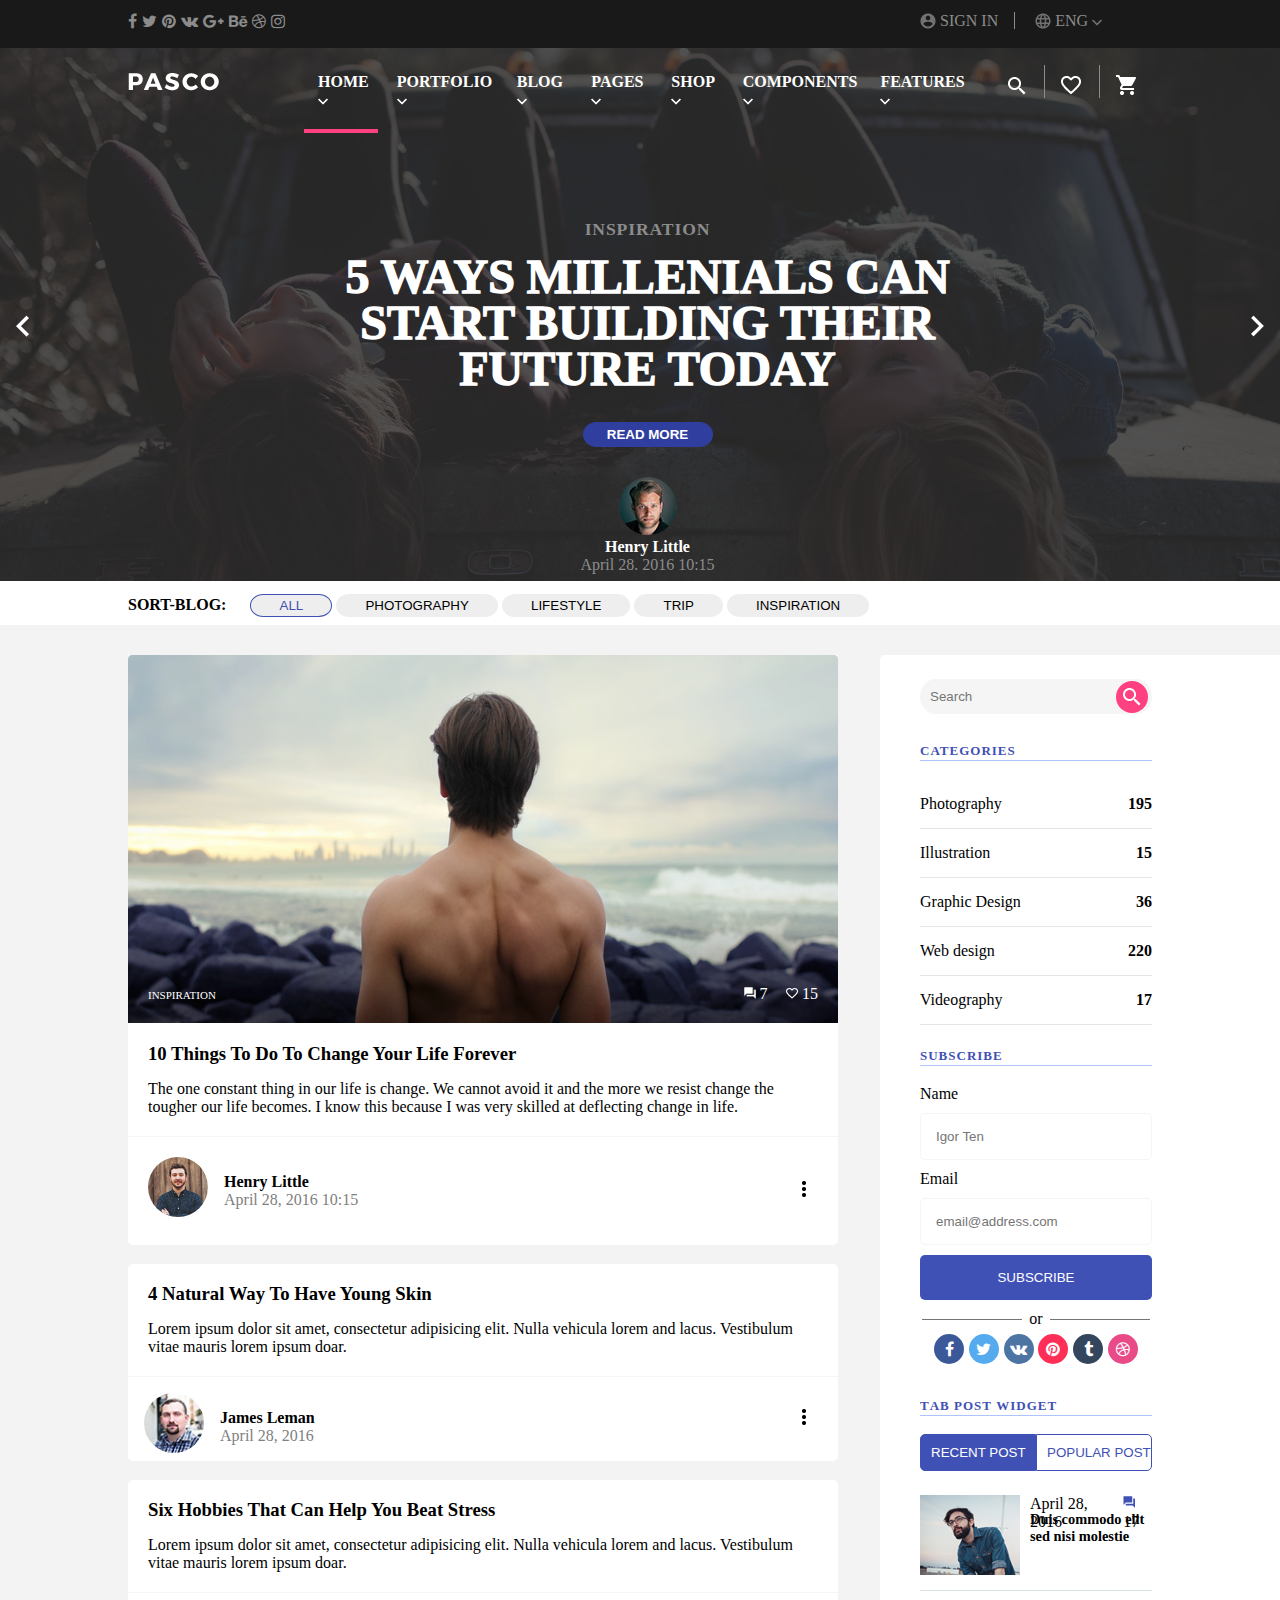
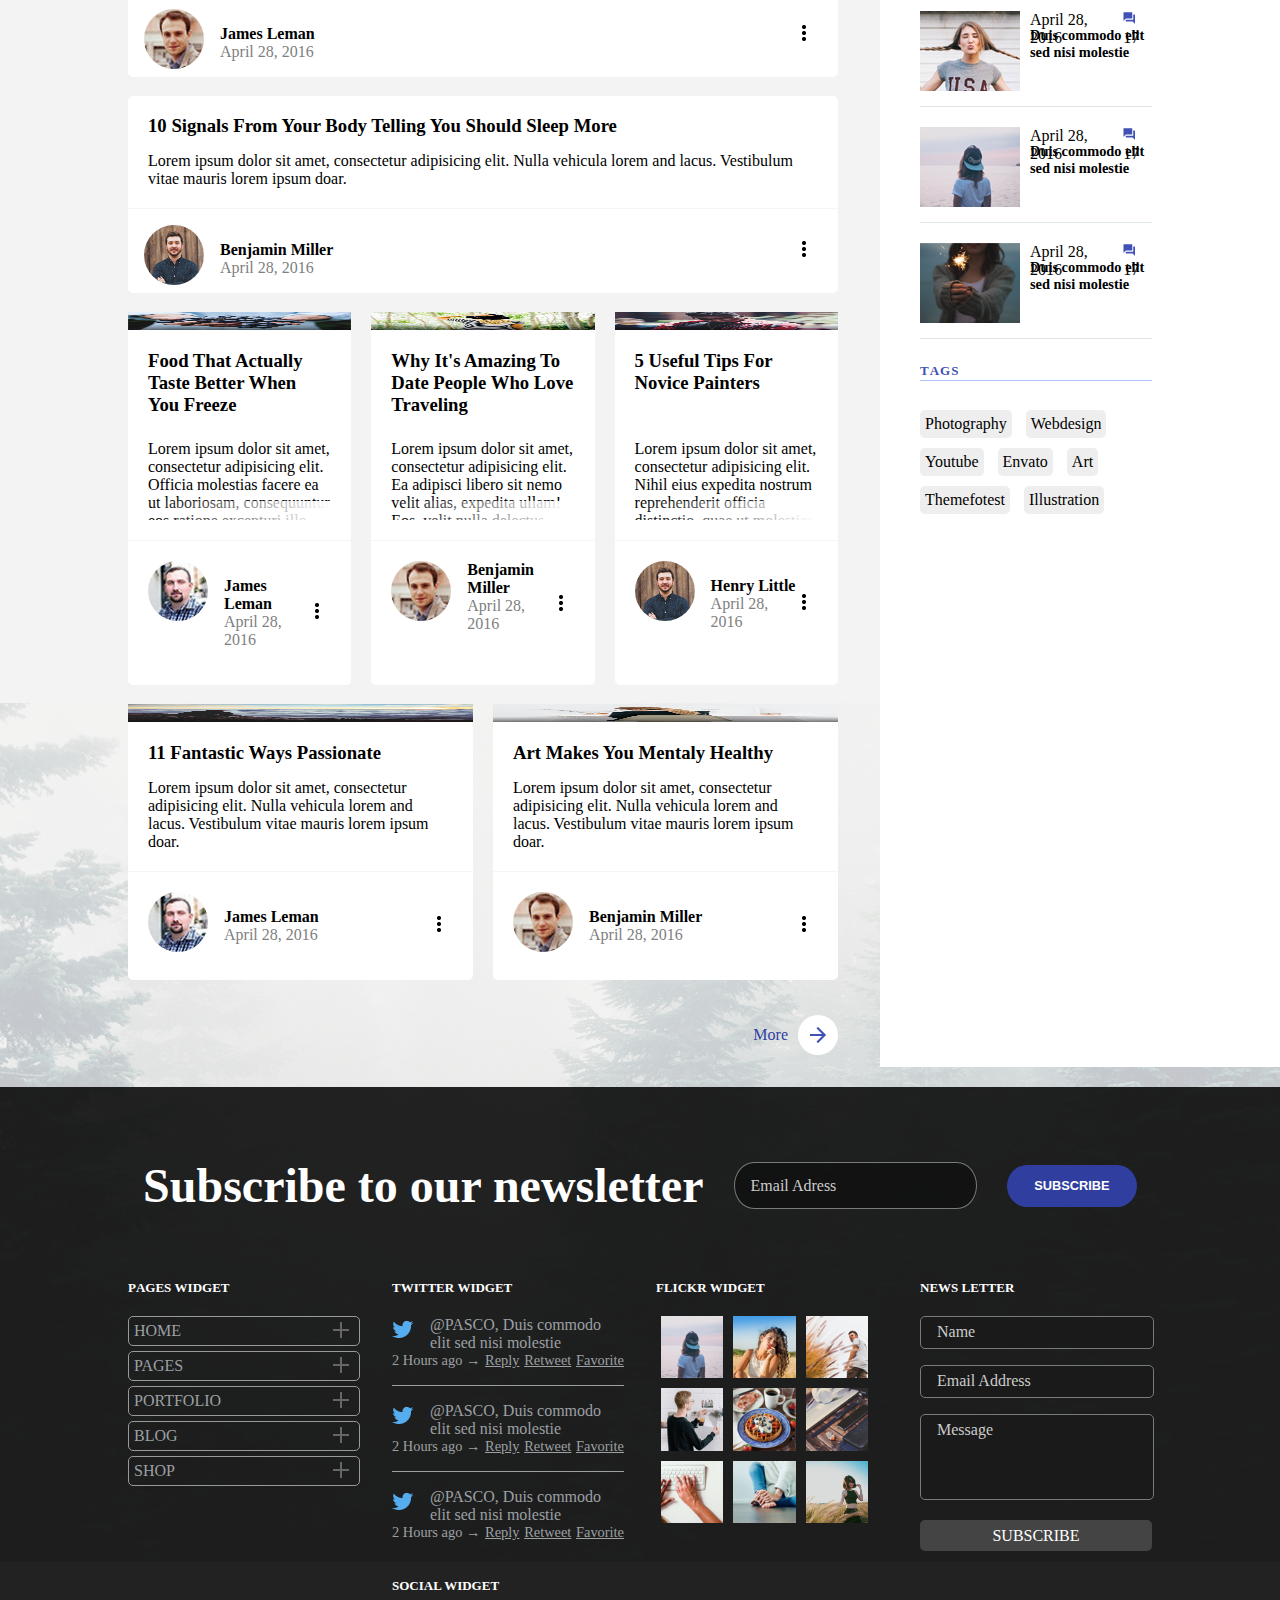
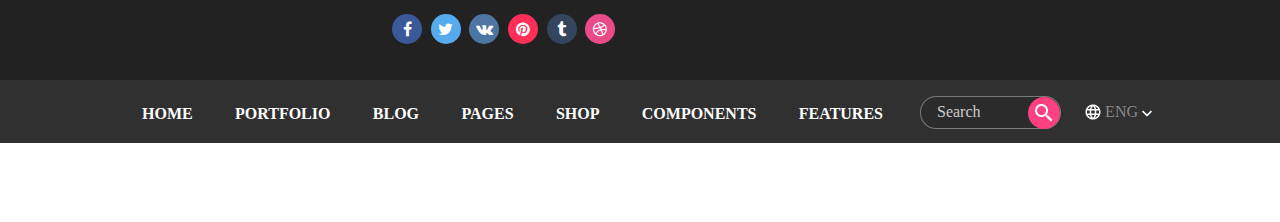
==== index.html @ 8bf34cb5 "080320201" ====
<!DOCTYPE html>
<html>
<head>
	<meta charset="UTF-8">
	<title>Pasco</title>
	<link rel="stylesheet" href="css/style.css">
	<link rel="stylesheet" href="css/font-awesome.min.css">
	<link rel="stylesheet" href="css/media.css">
</head>
<body>
	<!-- Header -->
	<header class="main-header">
		<div class="top-header">
			<div class="top-header-container grid">
				<div class="social-links">
					<a href="#" class="fa fa-facebook"></a><a href="#" class="fa fa-twitter"></a><a href="#" class="fa fa-pinterest"></a><a href="#" class="fa fa-vk"></a><a href="#" class="fa fa-google-plus"></a><a href="#" class="fa fa-behance"></a><a href="#" class="fa fa-dribbble"></a><a href="#" class="fa fa-instagram"></a>
				</div>
				<div class="login-lang">
					<a href="#">
						<img src="img/account_circle.ico" alt="account-icon">
						<span class="login-span move_up right_border">SIGN IN</span>
					</a>
					<span class="lang-block">
						<img src="img/language.ico" alt="lang">
						<span class="move_up">ENG</span>
						<img src="img/arrow_down.ico" alt="arrow_down" class="move_up">
						<ul class="appearable-window">
							<a href="#"><li>ENG</li></a>
							<a href="#"><li>RUS</li></a>
							<a href="#"><li>UKR</li></a>
						</ul>
					</span>
				</div>
			</div>
		</div>
		<div class="bg-div">
			<div class="main-slider_left">
				<a href="#">
					<div class="left-arrow">
						<img src="img/arrow_left.ico" alt="arrow_left">
					</div>
				</a>
			</div>
			
			<div class="main-slider_right">
				<a href="#">
					<div class="right-arrow">
						<img src="img/arrow_right.ico" alt="arrow_right">
					</div>
				</a>
			</div>
			<img src="img/main_bg.jpg" alt="main_bg" class="header-bg-image">

			<div class="middle-header-bg">
			<div class="grid">
				<div class="middle-header">
						<div class="grid">
							<span class="main-logo">
								<a href="index.html">
									<img src="img/logo.png" alt="logo">
								</a>
							</span>
							<ul class="main-menu">
								<li class="main-menu-element HOME selected">HOME <img src="img/arrow_down.ico" alt="arrow_down">
									<ul class="appearable-window">
										<a href="index.html"><li>Main</li></a>
									</ul>
								</li>
								<li class="main-menu-element PORTFOLIO">
									PORTFOLIO <img src="img/arrow_down.ico" alt="arrow_down">
									<ul class="appearable-window">
										<a href="index.html"><li>PORTFOLIO</li></a>
									</ul>
								</li>
								<li class="main-menu-element BLOG">BLOG <img src="img/arrow_down.ico" alt="arrow_down">
									<ul class="appearable-window">
										<a href="#blogs"><li>BLOGS</li></a>
									</ul>
								</li>
								<li class="main-menu-element PAGES">PAGES <img src="img/arrow_down.ico" alt="arrow_down">
									<ul class="appearable-window">
										<a href="index.html"><li>SERVICE</li></a>
										<a href="index.html"><li>FAQ</li></a>
										<a href="index.html"><li>ABOUT</li></a>
									</ul>
								</li>
								<li class="main-menu-element SHOP">SHOP <img src="img/arrow_down.ico" alt="arrow_down">
									<ul class="appearable-window">
										<a href="index.html"><li>SHOP</li></a>
									</ul>
								</li>
								<li class="main-menu-element COMPONENTS">COMPONENTS <img src="img/arrow_down.ico" alt="arrow_down">
									<ul class="appearable-window">
										<a href="index.html"><li>COMPONENTS</li></a>
									</ul>
								</li>
								<li class="main-menu-element FEATURES">FEATURES <img src="img/arrow_down.ico" alt="arrow_down">
									<ul class="appearable-window">
										<a href="index.html"><li>FEATURES</li></a>
									</ul>
								</li>
							</ul>
							<div class="header-icons">
								<span class="right_border middle-header-icon">
									<a href="#">
										<img src="img/search.ico" alt="search">
									</a>
								</span>
								<span class="right_border middle-header-icon">
									<a href="#">
										<img src="img/heart.ico" alt="heart-icon">
									</a>
								</span>
								<span class="middle-header-icon">
									<a href="#">
										<img src="img/shopping_cart.ico" alt="shopping-cart">
									</a>
								</span>
							</div>
						</div>
					</div>
				</div>
				<div class="bottom-header">
						<div class="main-slider_name">
							<div class="main-blog-flex">
								<h2>INSPIRATION</h2>
								<h1>5 WAYS MILLENIALS CAN START BUILDING THEIR FUTURE TODAY</h1>
								<button href="#" class="blue-button radius50">READ MORE</button>
								<span class="blog_author">
									<a href="#" class="author-icon">
										<img src="img/photo_copy.jpg" alt="main_man">
									</a>
									<a href="#">
									<p>Henry Little</p>
									</a>
									<span class="blog_created">April 28. 2016 10:15</span>
									<div class="comments-likes">
										<span class="comments">
											<a href="#">
											<img src="img/forum_comments.ico" alt="comments-icon">
											Comments (28)
											</a>
										</span>
										<span class="likes">
											<a href="#">
											<img src="img/heart.ico" alt="heart-icon">
											Likes (07)
											</a>
										</span>
									</div>
								</span>
							</div>
						</div>
				</div>
			</div>
		</div>
	</header>
	<!-- Main -->
	<main class="main-block">
		<div class="white-bg">
		<a name="blogs"></a>
			<div class="sort-block grid">
				<div class="sorts">
					<span class="bold">
						SORT-BLOG:
					</span>
					<button onclick="changeSelect('.sorts', 'button', 'button:eq(0)')" class="radius50 selected">ALL</button>
					<button onclick="changeSelect('.sorts', 'button', 'button:eq(1)')" class="radius50">PHOTOGRAPHY</button>
					<button onclick="changeSelect('.sorts', 'button', 'button:eq(2)')" class="radius50">LIFESTYLE</button>
					<button onclick="changeSelect('.sorts', 'button', 'button:eq(3)')" class="radius50">TRIP</button>
					<button onclick="changeSelect('.sorts', 'button', 'button:eq(4)')" class="radius50">INSPIRATION</button>
				</div>
			</div>
		</div>
		<!-- Content -->
		<div class="content grid">
			<div class="blogs">


			<div class="right-panel_bg"></div>

				<!-- 1 -->
				<div class="blog">
					<div class="blog-top">
						<img src="img/man_spine.jpg" alt="main_blog_image" class="main-img">
						<span class="tag">inspiration</span>
						<div class="comments-likes">
							<span class='m-r10'>
								<img src="img/forum_comments.ico" alt="comments"> 7
							</span>
							<span>
								 <img src="img/heart.ico" alt="heart"> 15
							</span>
						</div>
					</div>
					<div class="blog-bottom">
						<h3><a href="#">10 Things To Do To Change Your Life Forever</a></h3>
						<p class="description">The one constant thing in our life is change. We cannot avoid it and the more we resist change the tougher our life becomes. I know this because I was very skilled at deflecting change in life.</p>
						<div class="author-menu">
							<a href="#" class="author">
								<div class="author-icon">
									<img class="author-img" src="img/photo2.jpg" alt="author-icon">
								</div>
							</a>
							<span>
								<a href="#">
									<b>Henry Little</b>
									<p class='gray'>April 28, 2016 10:15</p>
								</a>
							</span>
							<div class="move-vert">
								<a href='#'>
									<img src="img/move_vert.ico" alt="move_vert">
								</a>
							</div>
						</div>
					</div>
				</div>
				<!-- 2 -->
				<div class="blog">
					<div class="blog-top">
						<img src="img/woman_in_hat.jpg" alt="main_blog_image" class="main-img">
						<span class="tag">INSPIRATION</span>
						<div class="comments-likes">
							<span class='m-r10'>
								<img src="img/forum_comments.ico" alt="comments"> 7
							</span>
							<span>
								 <img src="img/heart.ico" alt="heart"> 15
							</span>
						</div>
					</div>
					<div class="blog-bottom">
						<h3><a href="#">4 Natural Way To Have Young Skin</a></h3>
						<p class="description">Lorem ipsum dolor sit amet, consectetur adipisicing elit. Nulla vehicula lorem and lacus. Vestibulum vitae mauris lorem ipsum doar.</p>
						<div class="author-menu">
							<a href="#" class="author">
								<div class="author-icon">
									<img class="author-img" src="img/photo5.jpg" alt="author-icon">
								</div>
							</a>
							<span>
								<a href="#">
									<b>James Leman</b>
									<p class='gray'>April 28, 2016</p>
								</a>
							</span>
							<div class="move-vert">
								<a href='#'>
									<img src="img/move_vert.ico" alt="move_vert">
								</a>
							</div>
						</div>
					</div>
				</div>

				<!-- 3 -->
				<div class="blog">
					<div class="blog-top">
						<img src="img/skater.jpg" alt="main_blog_image" class="main-img">
						<span class="tag">inspiration</span>
						<div class="comments-likes">
							<span class='m-r10'>
								<img src="img/forum_comments.ico" alt="comments"> 7
							</span>
							<span>
								 <img src="img/heart.ico" alt="heart"> 15
							</span>
						</div>
					</div>
					<div class="blog-bottom">
						<h3><a href="#">Six Hobbies That Can Help You Beat Stress</a></h3>
						<p class="description">Lorem ipsum dolor sit amet, consectetur adipisicing elit. Nulla vehicula lorem and lacus. Vestibulum vitae mauris lorem ipsum doar.</p>
						<div class="author-menu">
							<a href="#" class="author">
								<div class="author-icon">
									<img class="author-img" src="img/photo4.jpg" alt="author-icon">
								</div>
							</a>
							<span>
								<a href="#">
									<b>James Leman</b>
									<p class='gray'>April 28, 2016</p>
								</a>
							</span>
							<div class="move-vert">
								<a href='#'>
									<img src="img/move_vert.ico" alt="move_vert">
								</a>
							</div>
						</div>
					</div>
				</div>
				<!-- 4 -->
				<div class="blog">
					<div class="blog-top">
						<img src="img/sea.jpg" alt="main_blog_image" class="main-img">
						<span class="tag">inspiration</span>
						<div class="comments-likes">
							<span class='m-r10'>
								<img src="img/forum_comments.ico" alt="comments"> 7
							</span>
							<span>
								 <img src="img/heart.ico" alt="heart"> 15
							</span>
						</div>
					</div>
					<div class="blog-bottom">
						<h3><a href="#">10 Signals From Your Body Telling You Should Sleep More</a></h3>
						<p class="description">Lorem ipsum dolor sit amet, consectetur adipisicing elit. Nulla vehicula lorem and lacus. Vestibulum vitae mauris lorem ipsum doar.</p>
						<div class="author-menu">
							<a href="#" class="author">
								<div class="author-icon">
									<img class="author-img" src="img/photo2.jpg" alt="author-icon">
								</div>
							</a>
							<span>
								<a href="#">
									<b>Benjamin Miller</b>
									<p class='gray'>April 28, 2016</p>
								</a>
							</span>
							<div class="move-vert">
								<a href='#'>
									<img src="img/move_vert.ico" alt="move_vert">
								</a>
							</div>
						</div>
					</div>
				</div>
				<!-- 5 -->
				<div class="blog">
					<div class="blog-top">
						<img src="img/healthy_food.jpg" alt="main_blog_image" class="main-img">
						<span class="tag">inspiration</span>
						<div class="comments-likes">
							<span class='m-r10'>
								<img src="img/forum_comments.ico" alt="comments"> 7
							</span>
							<span>
								 <img src="img/heart.ico" alt="heart"> 15
							</span>
						</div>
					</div>
					<div class="blog-bottom">
						<h3><a href="#">Food That Actually Taste Better When You Freeze</a></h3>
						<p class="description">Lorem ipsum dolor sit amet, consectetur adipisicing elit. Officia molestias facere ea ut laboriosam, consequuntur eos ratione excepturi illo tenetur! Deserunt laboriosam dignissimos ratione voluptatibus facilis excepturi quo, est rem.</p>
						<div class="author-menu">
							<a href="#" class="author">
								<div class="author-icon">
									<img class="author-img" src="img/photo5.jpg" alt="author-icon">
								</div>
							</a>
							<span>
								<a href="#">
									<b>James Leman</b>
									<p class='gray'>April 28, 2016</p>
								</a>
							</span>
							<div class="move-vert">
								<a href='#'>
									<img src="img/move_vert.ico" alt="move_vert">
								</a>
							</div>
						</div>
					</div>
				</div>
				<!-- 6 -->
				<div class="blog">
					<div class="blog-top">
						<img src="img/woman_in_forest.jpg" alt="main_blog_image" class="main-img">
						<span class="tag">trip</span>
						<div class="comments-likes">
							<span class='m-r10'>
								<img src="img/forum_comments.ico" alt="comments"> 7
							</span>
							<span>
								 <img src="img/heart.ico" alt="heart"> 15
							</span>
						</div>
					</div>
					<div class="blog-bottom">
						<h3><a href="#">Why It's Amazing To Date People Who Love Traveling</a></h3>
						<p class="description">Lorem ipsum dolor sit amet, consectetur adipisicing elit. Ea adipisci libero sit nemo velit alias, expedita ullam! Eos, velit nulla delectus voluptate odit mollitia, aliquid maxime reiciendis, vel unde alias.</p>
						<div class="author-menu">
							<a href="#" class="author">
								<div class="author-icon">
									<img class="author-img" src="img/photo4.jpg" alt="author-icon">
								</div>
							</a>
							<span class='p-t0'>
								<a href="#">
									<b>Benjamin Miller</b>
									<p class='gray'>April 28, 2016</p>
								</a>
							</span>
							<div class="move-vert">
								<a href='#'>
									<img src="img/move_vert.ico" alt="move_vert">
								</a>
							</div>
						</div>
					</div>
				</div>
				<!-- 7 -->
				<div class="blog">
					<div class="blog-top">
						<img src="img/man_in_glasses.jpg" alt="main_blog_image" class="main-img">
						<span class="tag">lifestyle</span>
						<div class="comments-likes">
							<span class='m-r10'>
								<img src="img/forum_comments.ico" alt="comments"> 7
							</span>
							<span>
								 <img src="img/heart.ico" alt="heart"> 15
							</span>
						</div>
					</div>
					<div class="blog-bottom">
						<h3><a href="#">5 Useful Tips For Novice Painters</a></h3>
						<p class="description">Lorem ipsum dolor sit amet, consectetur adipisicing elit. Nihil eius expedita nostrum reprehenderit officia distinctio, quae ut molestias eaque doloremque harum repellendus ratione rem. Quo vel vitae quibusdam sed minima.</p>
						<div class="author-menu">
							<a href="#" class="author">
								<div class="author-icon">
									<img class="author-img" src="img/photo2.jpg" alt="author-icon">
								</div>
							</a>
							<span>
								<a href="#">
									<b>Henry Little</b>
									<p class='gray'>April 28, 2016</p>
								</a>
							</span>
							<div class="move-vert">
								<a href='#'>
									<img src="img/move_vert.ico" alt="move_vert">
								</a>
							</div>
						</div>
					</div>
				</div>
				<!-- 8 -->
				<div class="blog">
					<div class="blog-top">
						<img src="img/man_looking_clouds.jpg" alt="main_blog_image" class="main-img">
						<span class="tag">lifestyle</span>
						<div class="comments-likes">
							<span class='m-r10'>
								<img src="img/forum_comments.ico" alt="comments"> 7
							</span>
							<span>
								 <img src="img/heart.ico" alt="heart"> 15
							</span>
						</div>
					</div>
					<div class="blog-bottom">
						<h3><a href="#">11 Fantastic Ways Passionate</a></h3>
						<p class="description">Lorem ipsum dolor sit amet, consectetur adipisicing elit. Nulla vehicula lorem and lacus. Vestibulum vitae mauris lorem ipsum doar.</p>
						<div class="author-menu">
							<a href="#" class="author">
								<div class="author-icon">
									<img class="author-img" src="img/photo5.jpg" alt="author-icon">
								</div>
							</a>
							<span>
								<a href="#">
									<b>James Leman</b>
									<p class='gray'>April 28, 2016</p>
								</a>
							</span>
							<div class="move-vert">
								<a href='#'>
									<img src="img/move_vert.ico" alt="move_vert">
								</a>
							</div>
						</div>
					</div>
				</div>
				<!-- 9 -->
				<div class="blog">
					<div class="blog-top">
						<img src="img/woman_writing.jpg" alt="main_blog_image" class="main-img">
						<span class="tag">inspiration</span>
						<div class="comments-likes">
							<span class='m-r10'>
								<img src="img/forum_comments.ico" alt="comments"> 7
							</span>
							<span>
								 <img src="img/heart.ico" alt="heart"> 15
							</span>
						</div>
					</div>
					<div class="blog-bottom">
						<h3><a href="#">Art Makes You Mentaly Healthy</a></h3>
						<p class="description">Lorem ipsum dolor sit amet, consectetur adipisicing elit. Nulla vehicula lorem and lacus. Vestibulum vitae mauris lorem ipsum doar.</p>
						<div class="author-menu">
							<a href="#" class="author">
								<div class="author-icon">
									<img class="author-img" src="img/photo4.jpg" alt="author-icon">
								</div>
							</a>
							<span>
								<a href="#">
									<b>Benjamin Miller</b>
									<p class='gray'>April 28, 2016</p>
								</a>
							</span>
							<div class="move-vert">
								<a href='#'>
									<img src="img/move_vert.ico" alt="move_vert">
								</a>
							</div>
						</div>
					</div>
				</div>
			</div>







			<!-- Right Panel -->
			<div class="right-panel">
				<div class="right-panel_block">
					<form class="search">
						<input type="text" name="search"  placeholder="Search">
						<a class="search-button" onclick="#">
							<img src="img/search.ico" alt="search-icon">
						</a>
					</form>
				</div>
				<div class="right-panel_block categories">
					<h3>Categories</h3>
					<ul class="p0">
						<li><span class="left">Photography</span><span class='right'>195</span></li>
						<li><span class="left">Illustration</span><span class="right">15</span></li>
						<li><span class="left">Graphic Design</span><span class="right">36</span></li>
						<li><span class="left">Web design</span><span class="right">220</span></li>
						<li><span class="left">Videography</span><span class="right">17</span></li>
					</ul>
				</div>
				<div class="right-panel_block">
					<h3>Subscribe</h3>
					<form class="subscribe">
						<label>
							<p>Name</p>
							<input type="text" placeholder="Igor Ten">
						</label>
						<label>
							<p>Email</p>
							<input type="text" placeholder="email@address.com">
						</label>
						<input class="button-subscribe" type="submit" value="SUBSCRIBE">
						<fieldset class="social-subcribe">
							<legend align="center">or</legend>
							<a href="#" class="fa fa-facebook"></a>
							<a href="#" class="fa fa-twitter"></a>
							<a href="#" class="fa fa-vk"></a>
							<a href="#" class="fa fa-pinterest"></a>
							<a href="#" class="fa fa-tumblr"></a>
							<a href="#" class="fa fa-dribbble"></a>
						</fieldset>
					</form>
				</div>
				<div class="right-panel_block">
					<h3>Tab post widget</h3>
					<div class="inputs">
						<input onclick="changeSelect('.right-panel_block', '.widget_button', ':nth-child(1)')" type="button" value="RECENT POST" class="widget_button selected"/>
						<input onclick="changeSelect('.right-panel_block', '.widget_button', ':nth-child(2)')" type="button" value="POPULAR POST" class="widget_button"/>
					</div>
					<div class="widget-blogs">
						<a class="widget-blog">
							<div class="image-container img-1">
								<img src="img/man_looking.jpg" alt="blog-image">
							</div>
							<div class="blog-description">
								<span>April 28, 2016 <span><img src="img/comments-blue.ico" alt="comments">17</span></span>
								<div class="blog-name">
									Duis commodo elit sed nisi molestie
								</div>
							</div>
						</a>
						<a class="widget-blog">
							<div class="image-container img-2">
								<img src="img/woman_tongue.jpg" alt="blog-image">
							</div>
							<div class="blog-description">
								<span>April 28, 2016 <span><img src="img/comments-blue.ico" alt="comments">17</span></span>
								<div class="blog-name">
									Duis commodo elit sed nisi molestie
								</div>
							</div>
						</a>
						<a class="widget-blog">
							<div class="image-container img-3">
								<img src="img/woman_looking_sea.jpg" alt="blog-image">
							</div>
							<div class="blog-description">
								<span>April 28, 2016 <span><img src="img/comments-blue.ico" alt="comments">17</span></span>
								<div class="blog-name">
									Duis commodo elit sed nisi molestie
								</div>
							</div>
						</a>
						<a class="widget-blog">
							<div class="image-container img-4">
								<img src="img/firework.jpg" alt="blog-image">
							</div>
							<div class="blog-description">
								<span>April 28, 2016 <span><img src="img/comments-blue.ico" alt="comments">17</span></span>
								<div class="blog-name">
									Duis commodo elit sed nisi molestie
								</div>
							</div>
						</a>
					</div>
				</div>
				<div class="right-panel_block">
					<h3>Tags</h3>
					<div class="tags">
						<a href="#">Photography</a>
						<a href="#">Webdesign</a>
						<a href="#">Youtube</a>
						<a href="#">Envato</a>
						<a href="#">Art</a>
						<a href="#">Themefotest</a>
						<a href="#">Illustration</a>
					</div>
				</div>
			</div>
			<div class="more-container">
				<div class="more">More
					<div class="image"><img src="img/arrow_forward.ico" alt="more-img"></div>
				</div>
			</div>
		</div>
	</main>
	<!-- Footer -->
	<footer class="main-footer">
		<img class="footer-bg" src="img/forest.jpg" alt="footer-bg">
		<div class="photos">
			<img src="img/man_evening.jpg" alt="photo1">
			<img src="img/man_on_mountain.jpg" alt="photo2">
			<img src="img/woman_book.jpg" alt="photo3">
			<img src="img/flower_notebook.jpg" alt="photo4">
			<img src="img/woman_boat.jpg" alt="photo5">
			<img src="img/building.jpg" alt="photo6">
			<img src="img/woman_wheat.jpg" alt="photo7">
			<img src="img/flowers.jpg" alt="photo8">
		</div>
		<div class="grid">
			<form class='subscribe-field'>
				<span>Subscribe to our newsletter</span>
				<input type="text" class='mail radius50' placeholder="Email Adress">
				<input type="submit" class="blue-button radius50" value="SUBSCRIBE">
			</form>
			<div class="widget pages">
				<span>Pages widget</span>
				<ul class="menu">
					<li name="0">
						<div class='padding'>
							HOME 
							<svg width="16" height="16">
								<line x1="0" y1="8" x2="16" y2="8" stroke="#666" stroke-width="2"></line>
								<line x1="8" y1="0" x2="8" y2="16" stroke="#666" stroke-width="2"></line>
							</svg>
						</div>
						<ul class="inner_menu">
							<a href="#"><li>menu1</li></a>
							<a href="#"><li>menu2</li></a>
						</ul>
					</li>
					<li name="1">
						<div class='padding'>
							PAGES
						 	<svg width="16" height="16">
								<line x1="0" y1="8" x2="16" y2="8" stroke="#666" stroke-width="2"></line>
								<line x1="8" y1="0" x2="8" y2="16" stroke="#666" stroke-width="2"></line>
							</svg>
						</div>
						<ul class="inner_menu">
							<a href="#"><li>Service</li></a>
							<a href="#"><li>FAQ</li></a>
							<a href="#"><li>About</li></a>
						</ul>
					</li>
					<li name="2">
						<div class='padding'>
							PORTFOLIO 
							<svg width="16" height="16">
								<line x1="0" y1="8" x2="16" y2="8" stroke="#666" stroke-width="2"></line>
								<line x1="8" y1="0" x2="8" y2="16" stroke="#666" stroke-width="2"></line>
							</svg>
						</div>
						<ul class="inner_menu">
							<a href="#"><li>menu1</li></a>
							<a href="#"><li>menu2</li></a>
						</ul>
					</li>
					<li name="3">
						<div class='padding'>
							BLOG 
							<svg width="16" height="16">
								<line x1="0" y1="8" x2="16" y2="8" stroke="#666" stroke-width="2"></line>
								<line x1="8" y1="0" x2="8" y2="16" stroke="#666" stroke-width="2"></line>
							</svg>
						</div>
						<ul class="inner_menu">
							<a href="#blogs"><li>BLOGS</li></a>
						</ul>
					</li>
					<li name="4">
						<div class='padding'>
							SHOP 
						<svg width="16" height="16">
							<line x1="0" y1="8" x2="16" y2="8" stroke="#666" stroke-width="2"></line>
							<line x1="8" y1="0" x2="8" y2="16" stroke="#666" stroke-width="2"></line>
						</svg>
						</div>
						<ul class="inner_menu">
							<a href="#"><li>menu1</li></a>
							<a href="#"><li>menu2</li></a>
						</ul>
					</li>
				</ul>
			</div>
			<div class="widget twitter">
				<span>twitter widget</span>
				<ul class="p0">
					<li>
						<div class="twitter-icon"><img src="img/twitter.ico" alt="twitter">
						</div>
						<div class="twitter-message"> @PASCO, Duis commodo elit sed nisi molestie
						</div>
						<div class="options">
							<p>2 Hours ago → </p><a href="#">Reply</a>
							<a href="#">Retweet</a>
							<a href="#">Favorite</a>
						</div>
					</li>
					<li>
						<div class="twitter-icon"><img src="img/twitter.ico" alt="twitter">
						</div>
						<div class="twitter-message"> @PASCO, Duis commodo elit sed nisi molestie
						</div>
						<div class="options">
							<p>2 Hours ago → </p><a href="#">Reply</a>
							<a href="#">Retweet</a>
							<a href="#">Favorite</a>
						</div>
					</li>
					<li>
						<div class="twitter-icon"><img src="img/twitter.ico" alt="twitter">
						</div>
						<div class="twitter-message"> @PASCO, Duis commodo elit sed nisi molestie
						</div>
						<div class="options">
							<p>2 Hours ago → </p><a href="#">Reply</a>
							<a href="#">Retweet</a>
							<a href="#">Favorite</a>
						</div>
					</li>
				</ul>
				<div class="widget social-subcribe">
					<span>SOCIAL WIDGET</span>
					<a href="#" class="fa fa-facebook"></a>
					<a href="#" class="fa fa-twitter"></a>
					<a href="#" class="fa fa-vk"></a>
					<a href="#" class="fa fa-pinterest"></a>
					<a href="#" class="fa fa-tumblr"></a>
					<a href="#" class="fa fa-dribbble"></a>
				</div>
			</div>
			<div class="widget flickr">
				<span>flickr widget</span>
				<div class="flickr-photos">
					<a href="#" class="img-container">
						<img src="img/woman_looking_sea.jpg" alt="flickrimg1">
					</a>
					<a href="#" class="img-container">
						<img src="img/woman_looking.jpg" alt="flickrimg2">
					</a>
					<a href="#" class="img-container">
						<img src="img/man_bread.jpg" alt="flickrimg3">
					</a>
					<a href="#" class="img-container">
						<img src="img/man_pictrs_on_wall.jpg" alt="flickrimg4">
					</a>
					<a href="#" class="img-container">
						<img src="img/pancakes.jpg" alt="flickrimg5">
					</a>
					<a href="#" class="img-container">
						<img src="img/tech.jpg" alt="flickrimg6">
					</a>
					<a href="#" class="img-container">
						<img src="img/keyboard.jpg" alt="flickrimg7">
					</a>
					<a href="#" class="img-container">
						<img src="img/legs.jpg" alt="flickrimg8">
					</a>
					<a href="#" class="img-container">
						<img src="img/woman_wheat.jpg" alt="flickrimg9">
					</a>
				</div>
			</div>
			<div class="widget news">
				<span>news letter</span>
				<form>
					<input type="name" placeholder="Name">
					<input type="mail" placeholder="Email Address">
					<textarea type="text" placeholder="Message" class="msgInput" rows='4'></textarea>
					<input type="submit" value=SUBSCRIBE class="submInput">
				</form>
			</div>
		</div>
		<div class="bottom-footer">
			<div class="grid">
				<ul class='main-menu'>
					<li class="main-menu-element"><a href="#">HOME</a></li>
					<li class="main-menu-element"><a href="#">PORTFOLIO</a></li>
					<li class="main-menu-element"><a href="#">BLOG</a></li>
					<li class="main-menu-element"><a href="#">PAGES</a></li>
					<li class="main-menu-element"><a href="#">SHOP</a></li>
					<li class="main-menu-element"><a href="#">COMPONENTS</a></li>
					<li class="main-menu-element"><a href="#">FEATURES</a></li>
				</ul>
				<div class="search-container">
					<form class="search">
						<input type="text" name="search"  placeholder="Search">
						<a class="search-button" onclick="#">
							<img src="img/search.ico" alt="search-icon">
						</a>
					</form>
				</div>
				<span class="lang-block">
					<img src="img/language.ico" alt="lang">
					<span class="move_up">ENG</span>
					<img src="img/arrow_down.ico" alt="arrow_down" class="move_up">
					<ul class="appearable-window">
						<a href="#"><li>ENG</li></a>
						<a href="#"><li>RUS</li></a>
						<a href="#"><li>UKR</li></a>
					</ul>
				</span>
			</div>
		</div>
	</footer>
	<script src="js/jquery-3.1.1.min.js"></script>
	<script src="js/script.js"></script>
</body>
</html>
---- css/style.css ----
*{
	transition: 0.3s;
}
body{
	margin: 0;
	font-family: calibri;
}
.grid{
	width: 75vw;
	margin: auto;
	display: grid;
	grid-template-columns: repeat(12, 1fr);
	grid-column-gap: 2em;
}
a{
	text-decoration: none;
	color: inherit;
	cursor: pointer;
}
.bold{
	font-weight: bold;
}
.radius50{
	border-radius: 1em/50%;
}
.gray{
	color: gray;
}
.p0{
	padding: 0;
}
.m-r10{
	margin-right: 0.9em;
}
.m-r0{
	margin-right: 0 !important;
}
.p-t0{
	padding-top: 0 !important;
}
/*  header-block ---------------------------------- */
.top-header{
	height: 1.4em;
	padding-top: 0.8em;
	padding-bottom: 0.8em;
	background-color: #191919;
	color: #8C8C8C;
	font-family: calibri;
}
.top-header img{
	opacity: 0.38;
}
.top-header .social-links{
	grid-column: 1/6;
}
.social-links a{
	margin-right: 5px;
}
.login-lang{
	grid-column: 10/13;
	user-select: none;
	position: relative;
}
.login-span{
	padding-right: 1em;
	margin-right: 1em;
}
.right_border{
	border-right: 1px solid #8C8C8C;
	margin-right: 1em;
}
.move_up{
	position: relative;
	bottom: 3px;
}
.appearable-window{
	z-index: 1;
	position: absolute;
	top: 0;
	left: 50%;
	padding-left: 0;
	background-color: rgba(120, 120, 120, 0.9);
}
.appearable-window li{
	background-color: rgba(40, 40, 40, 0.5);
	margin-bottom: 2px;
	list-style: none;
	padding: 4px;
	color: #fff;
}
.appearable-window li:hover{
	background-color: rgba(140, 140, 140, 0.5);
}
.lang-block .appearable-window{
	display: none;
}
.lang-block:hover .appearable-window{
	display: block;
}
.bg-div{
	position: relative;
}
.bg-div .header-bg-image{
	width: 100%;
	pointer-events: none;
}
.bg-div::before{
	content: '';
	position: absolute;
	top: 0;
	bottom: 4px;
	left: 0;
	right: 0;
	background-color: rgba(40, 40, 40, 0.8);
	pointer-events: none;
}
.main-slider_left, .main-slider_right{
	position: absolute;
	width: 10vw;
	height: calc(100% - 4px);
	z-index: 1;
}
.left-arrow, .right-arrow{
	height: 100%;
	width: 100%;
}
.main-slider_left{
	left: 0;
}
.main-slider_right{
	right: 0;
}
.left-arrow, .right-arrow{
	position: relative;
}
.bg-div .left-arrow img{
	left: 1em;
}
.bg-div .right-arrow img{
	right: 1em;
}
.bg-div .main-slider_left:hover,.bg-div .main-slider_right:hover{
	background-color: rgba(140, 140, 140, 0.8);
}
.bg-div .left-arrow img, .bg-div .right-arrow img{
	position: absolute;
	top: 50%;
}
.middle-header-bg{
	position: absolute;
	top: 0;
	width: 100%;
}
.middle-header{
	height: 3em;
	position: absolute;
	top: 0;
	color: #fff;
	font-family: calibri;
}
.main-logo{
	grid-column: 1/3;
	margin-top: 25px;
}
.main-menu{
	grid-column: 3/11;
	display: -webkit-flex;
	display: -moz-flex;
	display: -ms-flex;
	display: -o-flex;
	display: flex;
	justify-content: space-between;
	padding-left: 0;
	margin: 0;
}
.main-menu-element{
	float: left;
	margin-right: 5px;
	list-style: none;
	font-weight: bold;
	padding: 25px 0 20px 14px;
	position: relative;
	cursor: default;
	user-select: none;
}
.main-menu li.selected{
	border-bottom: 4px solid #FF4081;
}
.middle-header .main-menu-element .appearable-window{
	display: none;
	top: 4em;
	left: 0;
}
.middle-header .main-menu-element .appearable-window li{
	padding: 5px;
}
.middle-header .main-menu-element:hover .appearable-window{
	display: block;
}
.header-icons{
	grid-column: 11/13;
	padding-top: 27px;
}
.middle-header-icon{
	padding-right: 14px;
	padding-top: 1em;

}
.bottom-header{
	position: absolute;
	top: 70px;
	left: 0;
	height: calc(100% - 70px);
	width: 100%;
	display: grid;
	grid-template-columns: 15vw 1fr 15vw;
	color: #8C8C8C;
}
.main-slider_name{
	height: 100%;
	padding-left: 15px;
	grid-column: 2/3;
}
.main-blog-flex{
	display: -webkit-flex;
	display: -moz-flex;
	display: -ms-flex;
	display: -o-flex;
	display: flex;
	flex-direction: column;
	height: 100%;
}
.main-blog-flex h2{
	margin-top: 15%;
	text-align: center;
	font-size: 1.1em;
	font-weight: 700;
	letter-spacing: 0.05em;
}
.main-blog-flex h1{
	color: #fff;
	font-size: 3em;
	font-weight: 1000;
	text-align: center;
	width: 75%;
	margin: 0 auto;
	line-height: 95%;
}
.blue-button{
	background-color: #303F9F;
	border: none;
	width: 130px;
	padding: 5px;
	color: #fff;
	margin: 3% auto;
	cursor: pointer;
	font-weight: 600;
}
.main-slider_name .blog_author{
	display: -webkit-flex;
	display: -moz-flex;
	display: -ms-flex;
	display: -o-flex;
	display: flex;
	justify-content: center;
	flex-flow: column;
}
.author-icon{
	overflow: hidden;
	border-radius: 50%;
	display: inline-block;
	height: 60px;
}
.author-icon .author-img{
	height: 100%;
}
.main-slider_name .blog_author p{
	color: #fff;
	margin: 1% auto 1% auto;
	font-weight: bold;
}
.main-slider_name .blog_author *{
	margin: auto;
}
.main-slider_name .blog_author .comments{
	margin-right: 25px;
}
.main-slider_name .blog_author .author-icon img{
	border-radius: 50%;
}
.main-slider_name .blog_author .comments-likes{
	margin-top: 1%;
}
.main-slider_name .blog_author .comments-likes img{
	height: calc(1em - 5px);
}
/*  content-block ---------------------- */

main{
	position: relative;
	background-color: rgba(240, 240, 240, 0.8);
}
.white-bg{
	background-color: #fff;
}
.sort-block{
	width: 70%;
	height: 60px;
	background-color: #fff;
	align-content: center;
}
.sort-block .sorts{
	grid-column: 1/12;
}
.sort-block .sorts span.bold{
	margin-right: 20px;
}
.sort-block .sorts button{
	background-color: #eee;
	border: 1px solid transparent;
	padding: 0.3% 3%;
	cursor: pointer;
}
.sort-block .sorts button.selected{
	border: 1px solid #3F51B5;
	color: #3F51B5;
}
.content{
	min-height: 100vh;
	padding-top: 30px;
}
.blogs{
	grid-column: 1/10;
	width: calc(100% - 50px);
	display: -webkit-flex;
	display: -moz-flex;
	display: -ms-flex;
	display: -o-flex;
	display: flex;
	flex-flow: row wrap;
}
.blog{
	background-color: #fff;
	border-radius: 5px;
	margin-bottom: 1.2em;
}
.blog .blog-top{
	position: relative;
	color: #fff;
	cursor: pointer;
	overflow: hidden;
}
/* Оверлей картинок блогов */
.blog .blog-top::before{
	content: '';
	display: block;
	position: absolute;
	background-image: linear-gradient(to top, rgba(0, 0, 0, 0.5) 0, transparent 30%);
	top: 0;
	left: 0;
	right: 0;
	bottom: 0;
	z-index: 1;
}
.blog .blog-top .tag{
	position: absolute;
	left: 20px;
	bottom: 20px;
	font-variant-caps: small-caps;
	z-index: 1;
}
.blog .blog-top .comments-likes{
	position: absolute;
	bottom: 20px;
	right: 20px;
	z-index: 1;
}
.blog .blog-top .comments-likes img{
	width: 12px;
}
.blog .blog-bottom h3{
	margin: 20px;
	margin-bottom: 15px;
}
.blog .blog-bottom p.description{
	margin: 20px;
	margin-top: 15px;
}
.blog .blog-bottom .author-menu{
	border-top: 1px solid #f5f5f5;
	padding: 20px;
	display: -webkit-flex;
	display: -moz-flex;
	display: -ms-flex;
	display: -o-flex;
	display: flex;
	position: relative;
}
.blog .blog-bottom .author-menu>span{
	padding: 1em;
}
.blog .blog-bottom .author-menu>span p{
	margin: 0;
}
.blog .blog-bottom .author-menu .move-vert{
	position: absolute;
	right: 1em;
	top: 50%;
	transform: translateY(-50%);
}
.blog .blog-bottom .author-menu .move-vert a{
	padding: 1em;
}

/* ------------ blog types  -------------*/

.blog.type-1, .blog.type-2{
	width: 100%;
}
.type-1 .blog-top{
	width: 100%;
}
.type-3::last-of-type, .type-4::last-of-type{
	margin-right: 0;
}
.type-3 .blog-top, .type-4 .blog-top{
	width: 100%;
}
.blogs .blog{
	display: -webkit-flex;
	display: -moz-flex;
	display: -ms-flex;
	display: -o-flex;
	display: flex;
	flex-flow: row wrap;
}
.blog.type-3, .blog.type-4{
	margin-right: 20px;
	flex-flow: column wrap;
}
.type-2 .blog-top img{
	width: initial !important;
}
.blogs .type-2 .blog-top::before{
	bottom: 0;
	background-image: linear-gradient(to top, rgba(0, 0, 0, 0.5) 0, transparent 38%);
	z-index: 1;
}
.blogs .type-2 .blog-bottom{
	width: 62%;
}
.blogs .type-2 .blog-bottom .author-menu{
	padding: 1em;
	padding-bottom: 0;
}
.blogs .type-2 .blog-bottom h3{
	margin-bottom:0;
	margin-top: 1em;
}
.blogs .type-3{
	width: calc(33% - 11px);
}
.blogs .type-3 .blog-top{
	width: 100%;
}
.blogs .blog-top img{
	width:100%;
	height: 100%;
}
.blogs .type-3 .blog-top::before{
	bottom: 0;
}
.blogs .type-3 .blog-top .main-img{
	height: 100%;
}
.blogs .type-3 .blog-bottom h3{
	height: 4em;
}
.blogs .type-3 .blog-bottom .description{
	height: 5em;
	overflow: hidden;
	position: relative;
}
.blogs .type-3 .blog-bottom .description::after{
	content: '';
	display: block;
	width: 100%;
	height: 1.2em;
	position: absolute;
	bottom: 0;
	right: 0;
	left: 0;
	background: linear-gradient(to left, #fff, transparent);
}
.blogs .type-4{
	width: calc(50% - 10px);
}

/* -------- right panel --------- */
.right-panel_bg{
	background-color: #fff;
	position: absolute;
	right: 0;
	top: 90px;
	height: calc(100% - 90px);
	width: calc(28% + 40px);
	border-top-left-radius: 5px;
}
.right-panel{
	grid-column: 10/13;
	overflow: hidden;
	padding-top: 24px;
}
.search input{
	position: absolute;
	border-radius: 32px/100%;
	border: none;
	left: 0;
	background-color: #F5F5F5;
	padding: 10px;
	width: calc(100% - 20px);
}
a.search-button{
	border-radius: 100%;
	background-color: #FF4081;
	position: absolute;
	top: 2px;
	right: 4px;
	padding: 7px;
	display: -webkit-flex;
	display: -moz-flex;
	display: -ms-flex;
	display: -o-flex;
	display: flex;
	justify-content: center;
	align-items: center;
}
.right-panel_block{
	width: 100%;
	position: relative;
}
.right-panel .right-panel_block:first-of-type{
	height: 2.5em;
}
.right-panel_block h3{
	border-bottom: 1px solid #AEC3FF;
	color: #3F51B5;
	letter-spacing: 1px;
	font-variant-caps: all-small-caps;
}
.categories li{
	border-bottom: 1px solid #E5E5E5;
	padding: 15px 0;
	cursor: pointer;
}
li .right{
	float: right;
	font-weight: bold;
}
li .left{
	float: left;
}
.right-panel .subscribe label{
	display: block;
}
.right-panel .subscribe label input{
	border: 1px solid #f5f5f5;
	border-radius: 5px;
	width: calc(100% - 32px);
	padding: 15px;
}
.right-panel p{
	margin: 10px 0;
}
.right-panel .subscribe .button-subscribe{
	background-color: #3F51B5;
	border: none;
	border-radius: 5px;
	padding: 15px;
	text-align: center;
	color: #fff;
	width: 100%;
	margin: 10px 0;
	cursor: pointer;
}
.right-panel form .social-subcribe{
	border: none;
	border-top: 1px solid #757575;
	display: -webkit-flex;
	display: -moz-flex;
	display: -ms-flex;
	display: -o-flex;
	display: flex;
	justify-content: space-between;
	flex-flow: row wrap;
}
.right-panel form .social-subcribe legend{
	padding: 0 7px;
}
.social-subcribe a.fa{
	color: #fff;
	height: 30px;
	width: 30px;
	border-radius: 50%;
	position: relative;
}
.social-subcribe a.fa::before{
	position: absolute;
	top: 50%;
	left: 50%;
	transform: translate(-50%, -50%);
}
.social-subcribe a.fa-facebook{
	background-color: #3B5999;
}
.social-subcribe a.fa-twitter{
	background-color: #56ABEF;
}
.social-subcribe a.fa-vk{
	background-color: #4C75A3;
}
.social-subcribe a.fa-pinterest{
	background-color: #FF2E56;
}
.social-subcribe a.fa-tumblr{
	background-color: #34465E;
}
.social-subcribe a.fa-dribbble{
	background-color: #E94B89;
}
.social-subcribe a.fa-google-plus{
	background-color: #fff;
}
.right-panel_block .widget_button{
	color: #3F51B5;
	border: 1px solid #3F51B5;
	width:  calc(100% / 2);
	float: left;
	padding: 10px;
	cursor: pointer;
	background-color: #fff;
}
.right-panel_block .inputs{
	display: inline-block;
}
.right-panel_block .widget_button:nth-of-type(1){
	border-top-left-radius: 5px;
	border-bottom-left-radius: 5px;
}
.right-panel_block .widget_button:nth-of-type(2){
	border-top-right-radius: 5px;
	border-bottom-right-radius: 5px;
}
.right-panel_block .widget_button.selected{
	color: #fff;
	background-color: #3F51B5;
}
.right-panel_block .widget_button::after{
	content: '';
	display: none;
	height: 0;
	width: 0;
	clear: both;
}
.right-panel .inputs{
	width: 100%;
}
.right-panel .widget-blogs .widget-blog{
	margin-top: 20px;
	border-bottom: 1px solid #DEE5E9;
	padding-bottom: 15px;
	display: -webkit-flex;
	display: -moz-flex;
	display: -ms-flex;
	display: -o-flex;
	display: flex;
	width: 100%;
}
.right-panel .widget-blogs .widget-blog.blog-4{
	border-bottom: none;
}
.right-panel .widget-blogs .widget-blog .image-container{
	width: 100px;
	height: 80px;
	overflow: hidden;
	position: relative;
}
.widget-blogs .widget-blog .image-container img{
	position: absolute;
}
.widget-blogs .widget-blog .img-1 img{
	top: -1%;
	left: -5%;
}
.widget-blogs .widget-blog .blog-description{
	width: calc(100% - 110px);
	padding-left: 10px;
}
.widget-blogs .widget-blog .blog-description>span{
	height: 1em;
	display: -webkit-flex;
	display: -moz-flex;
	display: -ms-flex;
	display: -o-flex;
	display: flex;
	justify-content: space-between;
}
.widget-blogs .widget-blog .blog-name{
	font-weight: bold;
	font-size: 90%;
}
.widget-blogs .widget-blog .img-2 img{
	top: -90%;
	left: -31%;
}
.widget-blogs .widget-blog .img-3 img{
	top: -4%;
	left: -23%;
}
.widget-blogs .widget-blog .img-4 img{
	left: -22%;
}
.right-panel_block .tags a{
	background-color: #eee;
	border-radius: 5px;
	padding: 5px;
	display: inline-block;
	margin: 10px;
	margin-left: 0;
	margin-bottom: 0;
}
.content .more-container{
	width: 100%;
	grid-column: 1/10;
	padding-top: 1em;
	padding-bottom: 2em;
}
.more-container .more{
	width: max-content;
	color: #303F9F;
	display: -webkit-flex;
	display: -moz-flex;
	display: -ms-flex;
	display: -o-flex;
	display: flex;
	align-items: center;
	float: right;
	margin-right: 50px;
	cursor: pointer;
}
.content .more .image{
	background-color: #fff;
	width: min-content;
	padding: 20px;
	border-radius: 100%;
	position: relative;
	float: right;
	margin-left: 10px;
}
.content .more .image img{
	position: absolute;
	left: 50%;
	top: 50%;
	transform: translate(-50%, -50%);
}
.main-footer{
	position: relative;
	background-color: rgba(30, 30, 30, 0.98);
}
.main-footer .footer-bg{
	position: absolute;
	top: -24em;
	width: 100%;
	z-index: -1;
}
.main-footer .photos{
	overflow: hidden;
	opacity: 0.7;
	display: -webkit-flex;
	display: -moz-flex;
	display: -ms-flex;
	display: -o-flex;
	display: flex;
}
.main-footer .photos img{
	width: calc(100% / 8);
}
.main-footer .grid{
	padding-top: 20px;
}
.main-footer input, .main-footer textarea{
	border: 1px solid #777B7D;
	background-color: rgba(0, 0, 0, 0.1);
	padding: 0.4em 1em;
	margin: 0;
	resize: none;
	font-family: calibri;
	font-size: 1rem;
}
.main-footer input::placeholder, .main-footer textarea::placeholder{
	color: #ccc;
	font-family: calibri;
	font-size: 1rem;
}
.main-footer .subscribe-field{
	grid-column: 1/13;
	display: -webkit-flex;
	display: -moz-flex;
	display: -ms-flex;
	display: -o-flex;
	display: flex;
	justify-content: space-around;
	margin-top: 5%;
	margin-bottom: 6%;
	align-items: center;
}
.main-footer .subscribe-field .mail{
	background-color: rgba(0, 0, 0, 0.4);
	color: #ccc;
	height: 2em;
}
.main-footer .subscribe-field .mail::placeholder{
	color: #ccc;
}
.main-footer .subscribe-field .radius50{
	height: 2em;
	border-radius: 20px/50%;
	height: 2em;
}
.main-footer .subscribe-field span{
	color: #fff;
	font-size: 3em;
	font-weight: bolder;
}
.main-footer .blue-button{
	background-color: #303F9F !important;
	border: none;
	font-family: Arial;
	font-size: 0.8em;
}
.main-footer .widget{
	margin-bottom: 1em;
}
.widget span{
	font-variant-caps: all-small-caps;
	color: #fff;
	font-size: 1.2em;
	font-weight: bold;
}
.main-footer .pages{
	grid-column: 1/4;
}
.main-footer .twitter{
	grid-column: 4/7;
}
.main-footer .flickr{
	grid-column: 7/10;
}
.main-footer .news{
	grid-column: 10/13;
}
.main-footer .pages .menu{
	padding-left: 0;
}
.main-footer .pages .menu>li{
	list-style: none;
	border: 1px solid #999;
	border-radius: 5px;
	padding: 0;
	margin-bottom: 5px;
	color: #9CA0A3;
	position: relative;
	cursor: pointer;
}
.main-footer .pages .menu>li .padding{
	padding: 5px;
	user-select: none;
}
.main-footer .pages .menu>li .padding:hover{
	background-color: rgba(255, 255, 255, 0.1);
}
.main-footer .pages .menu li svg{
	position: absolute;
	right: 0;
	margin-right: 10px;
}
.main-footer .pages .menu li .inner_menu{
	display: none;
	padding-left: 0;
}
.main-footer .pages .menu li .inner_menu li{
	list-style: none;
	padding: 5px;
}
.main-footer .pages .menu li .inner_menu li:hover{
	background-color: rgba(255, 255, 255, 0.1);
}
.main-footer .twitter .p0{
	list-style: none;
}
.main-footer .twitter .p0 li{
	display: -webkit-flex;
	display: -moz-flex;
	display: -ms-flex;
	display: -o-flex;
	display: flex;
	flex-flow: row wrap;
	color: #9CA0A3;
	border-bottom: 1px solid #9ca0a3;
	padding-bottom: 1em;
	margin-bottom: 1em;
}
.main-footer .twitter .p0 li:last-of-type{
	border: none;
}
.main-footer .twitter .twitter-icon{
	width: max-content;
	padding-right: 1em;
}
.main-footer .twitter .twitter-icon img{
	margin-top: 20%;
}
.main-footer .twitter .options{
	display: -webkit-flex;
	display: -moz-flex;
	display: -ms-flex;
	display: -o-flex;
	display: flex;
	width: 100%;
	justify-content: space-between;
	font-size: 90%;
}
.main-footer .twitter .options p{
	margin: 0;
}
.main-footer .twitter .options a{
	text-decoration: underline;
}
.main-footer .widget span{
	display: block;
	margin-bottom: 1em;
}
.main-footer .widget .fa{
	margin-right: 2%;
}
.main-footer .widget.flickr .flickr-photos{
	display: -webkit-flex;
	display: -moz-flex;
	display: -ms-flex;
	display: -o-flex;
	display: flex;
	flex-flow: row wrap;
}
.main-footer .widget.flickr .img-container{
	width: calc(100% / 3 - 15px);
	overflow: hidden;
	margin: 0 5px 10px 5px;
}
.main-footer .widget.flickr .img-container:first-of-type img{
	transform: translateX(-25%);
}
.main-footer .widget.news input, .main-footer .widget.news textarea{
	width: calc(100% - 2em);
	border-radius: 5px;
	color: #fff;
	margin-bottom: 1em;
}
.main-footer .widget.news input[type='submit']{
	width: 100%;
}
.main-footer .widget.news .submInput{
	color: #fff;
	background-color: #444;
	border: none;
	cursor: pointer;
}
.bottom-footer{
	background-color: #303030;
}
.main-footer .main-menu{
	grid-column: 1/10;
}
.bottom-footer .main-menu-element a{
	color: #fff;
}
.search-container{
	grid-column: 10/12;
	width: 100%;
	position: relative;
}
.bottom-footer .grid{
	position: relative;
	padding-top: 0;
}
.search-container input{
	top: 25%;
	width: calc(100% - 37px);
	color: #fff;
}
.search-container .search-button{
	top: 17px;
}
.bottom-footer .lang-block{
	top: 50%;
	position: absolute;
	right: 0;
	color: #888;
	transform: translateY(-40%);
}
.bottom-footer .appearable-window{
	left: 24%;
	bottom: 4px;
	top: initial;
}
---- css/media.css ----
@media screen and (min-width: 1900px){
	.main-footer .footer-bg{
		top: -70%;
	}
	.type-2 .blog-top{
		width: 27%;
	}
}
@media screen and (max-width: 1400px){
	.grid{
		width: 80vw;
	}
	.bottom-header{
		grid-template-columns: 10vw 1fr 10vw;
	}
	.sort-block{
		height: 2.5em;
		width: 80%;
	}
	.right-panel_bg{
		top: 70px;
	}
	.main-slider_left, .main-slider_right{
		width: 8vw;
	}
	.main-blog-flex h2{
		margin-top: 10%;
	}
}
@media screen and (max-width: 1250px){
	.grid{
		width: 90vw;
	}
	.bottom-header{
		grid-template-columns: 5vw 1fr 5vw;
	}
	.main-blog-flex h2{
		margin-top: 5%;
	}
	.middle-header{
		z-index: 2;
	}

}
@media screen and (max-width: 1110px){
	.grid{
		width: 95vw;
	}
	.main-blog-flex h2{
		margin-top: 3%;
	}
}
@media screen and (max-width: 1100px){
	.middle-header .grid{
		display: flex;
	}
	.middle-header .grid .main-menu{
		margin: auto;
	}
	.main-logo{
		width: min-content;
	}
	.middle-header .main-menu-element{
		margin-right: 0;
		padding: 25px 0 20px 10px;
	}
	.main-blog-flex h2{
		margin-top: 1%;
	}
	.main-blog-flex h1{
		font-size: 2em;
	}
	.blogs .type-3{
		width: calc(33% - 12px);
	}
	.blog .blog-bottom .author-menu{
		flex-flow: row wrap;
	}
	.type-3 .blog-bottom .author-menu .author{
		margin: auto;
	}
	.blog .blog-bottom .author-menu .p-t0{
		padding-top: 1em !important;
	}
	.blog .blog-bottom .author-menu .move-vert{
		top: 75%;
		transform: translateY(-100%);
	}
	.main-footer .twitter .options{
		flex-flow: row wrap;
	}
	.main-footer .twitter .options p{
		width: 100%;
		margin-bottom: 0;
		margin-top: 1em;
	}
	.main-footer .twitter .options a{
		width: max-content;
	}
	.social-subcribe a.fa{
		height: 25px;
		width: 25px;
	}
	.social-subcribe a.fa::before{
		font-size: 0.9em;
	}
	.main-footer .footer-bg{
		top: -13em;
	}
	.main-footer .news .submInput:hover{
		background-color: #303F9F;
	}
	.right-panel .widget-blogs .widget-blog .blog-description>span{
		font-size: 60%;
	}
}

@media screen and (min-width: 951px){
	/* ----------- Динамика ------------------ */
	.author-icon:hover img, .blog-top:hover .main-img, .main-footer .widget.flickr .img-container img:hover, .image-container:hover img{
		scale: 1.1;
	}
	.categories li:hover{
		background-color: #f5f5f5;
	}
	.middle-header .main-menu-element:hover img[alt="arrow_down"]{
		transform: rotateX(180deg);
	}
	.lang-block:hover img[alt='arrow_down']{
		transform: rotateX(180deg);
	}
}
@media screen and (max-width: 950px){
	.grid{
		display: block;
	}
	.top-header{
		background-color: #303F9F;
	}
	.top-header .social-links, .bg-div .header-bg-image, .main-slider_left, .main-slider_right{
		display: none;
	}
	.middle-header-bg{
		height: 100%;
		background-color: #3F51B5;
	}
	.middle-header{
		position: initial;
		height: 100%;
	}
	.middle-header .main-menu{
		display: block;
	}
	.middle-header .main-menu-element{
		float: initial;
	}
	.bottom-header{
		display: none;
	}
	.bg-div{
		position: initial;
	}
	.middle-header-bg{
		position: initial;
	}
}
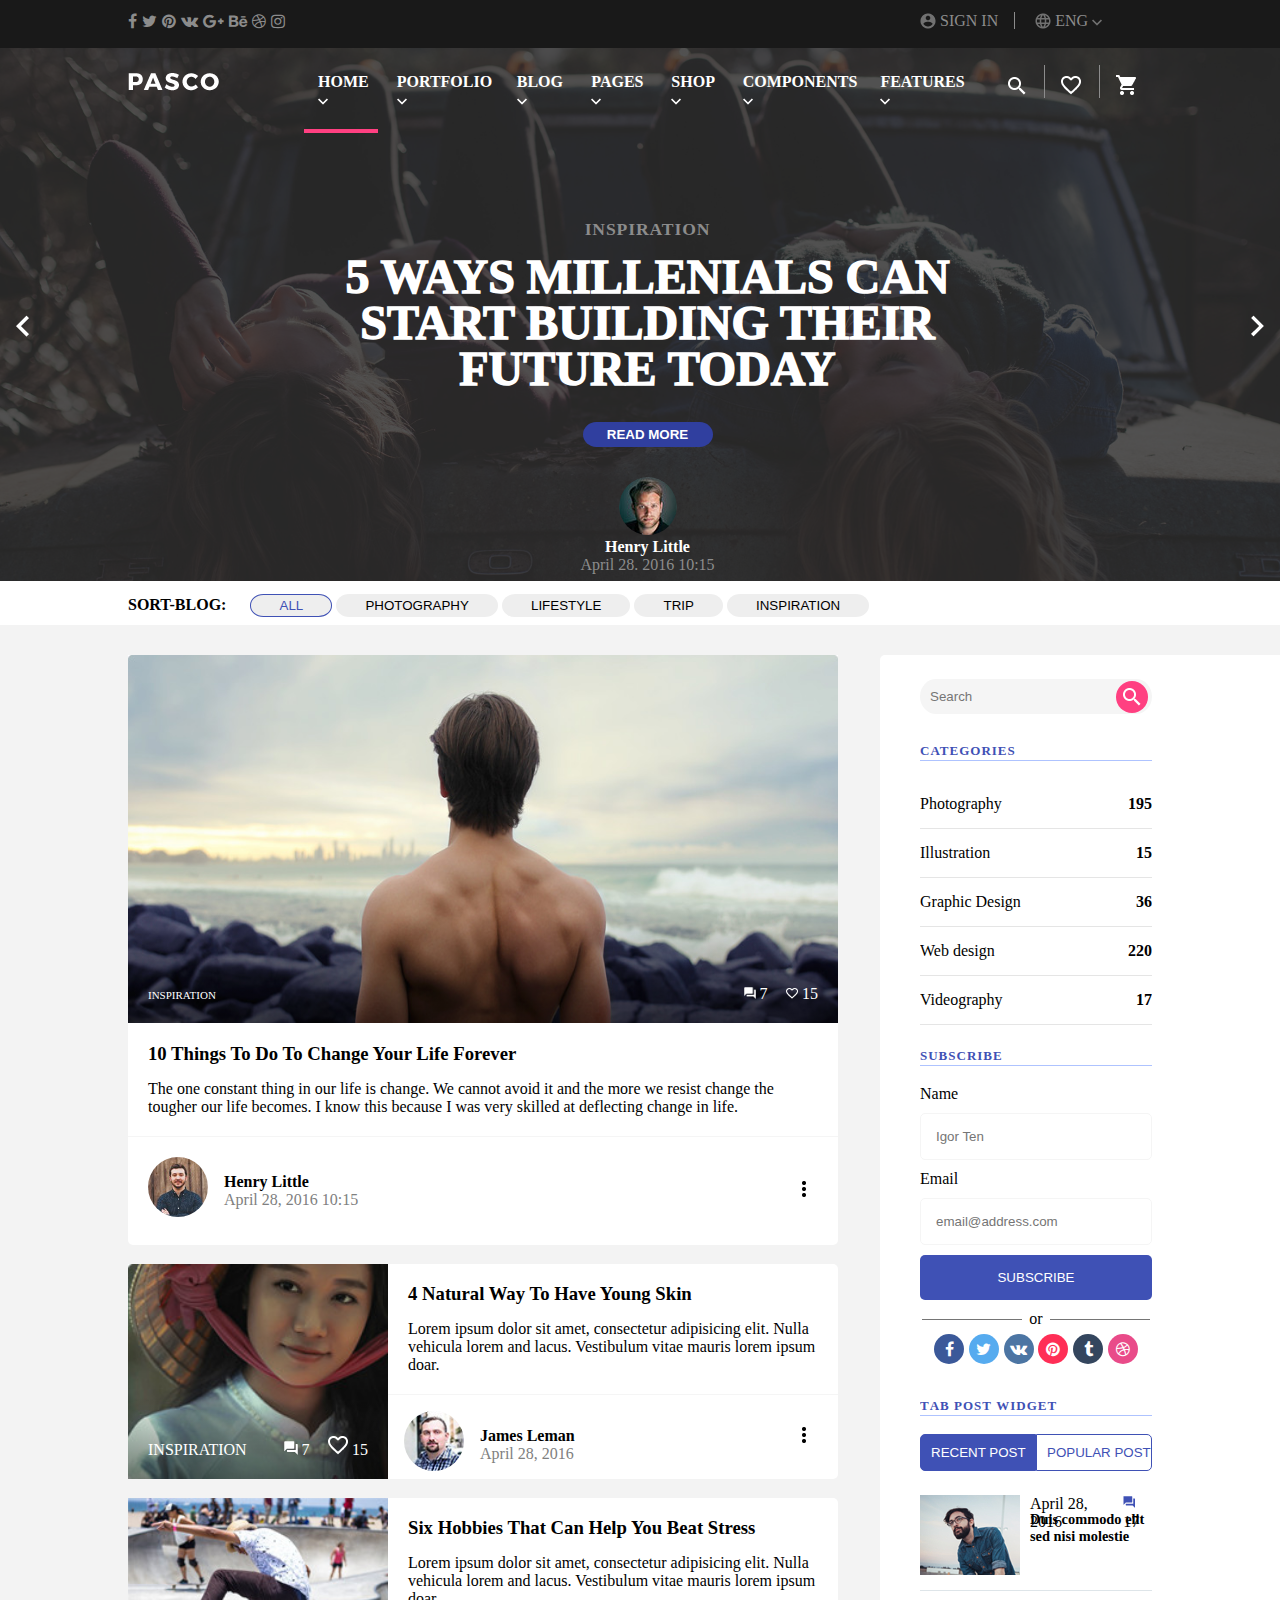
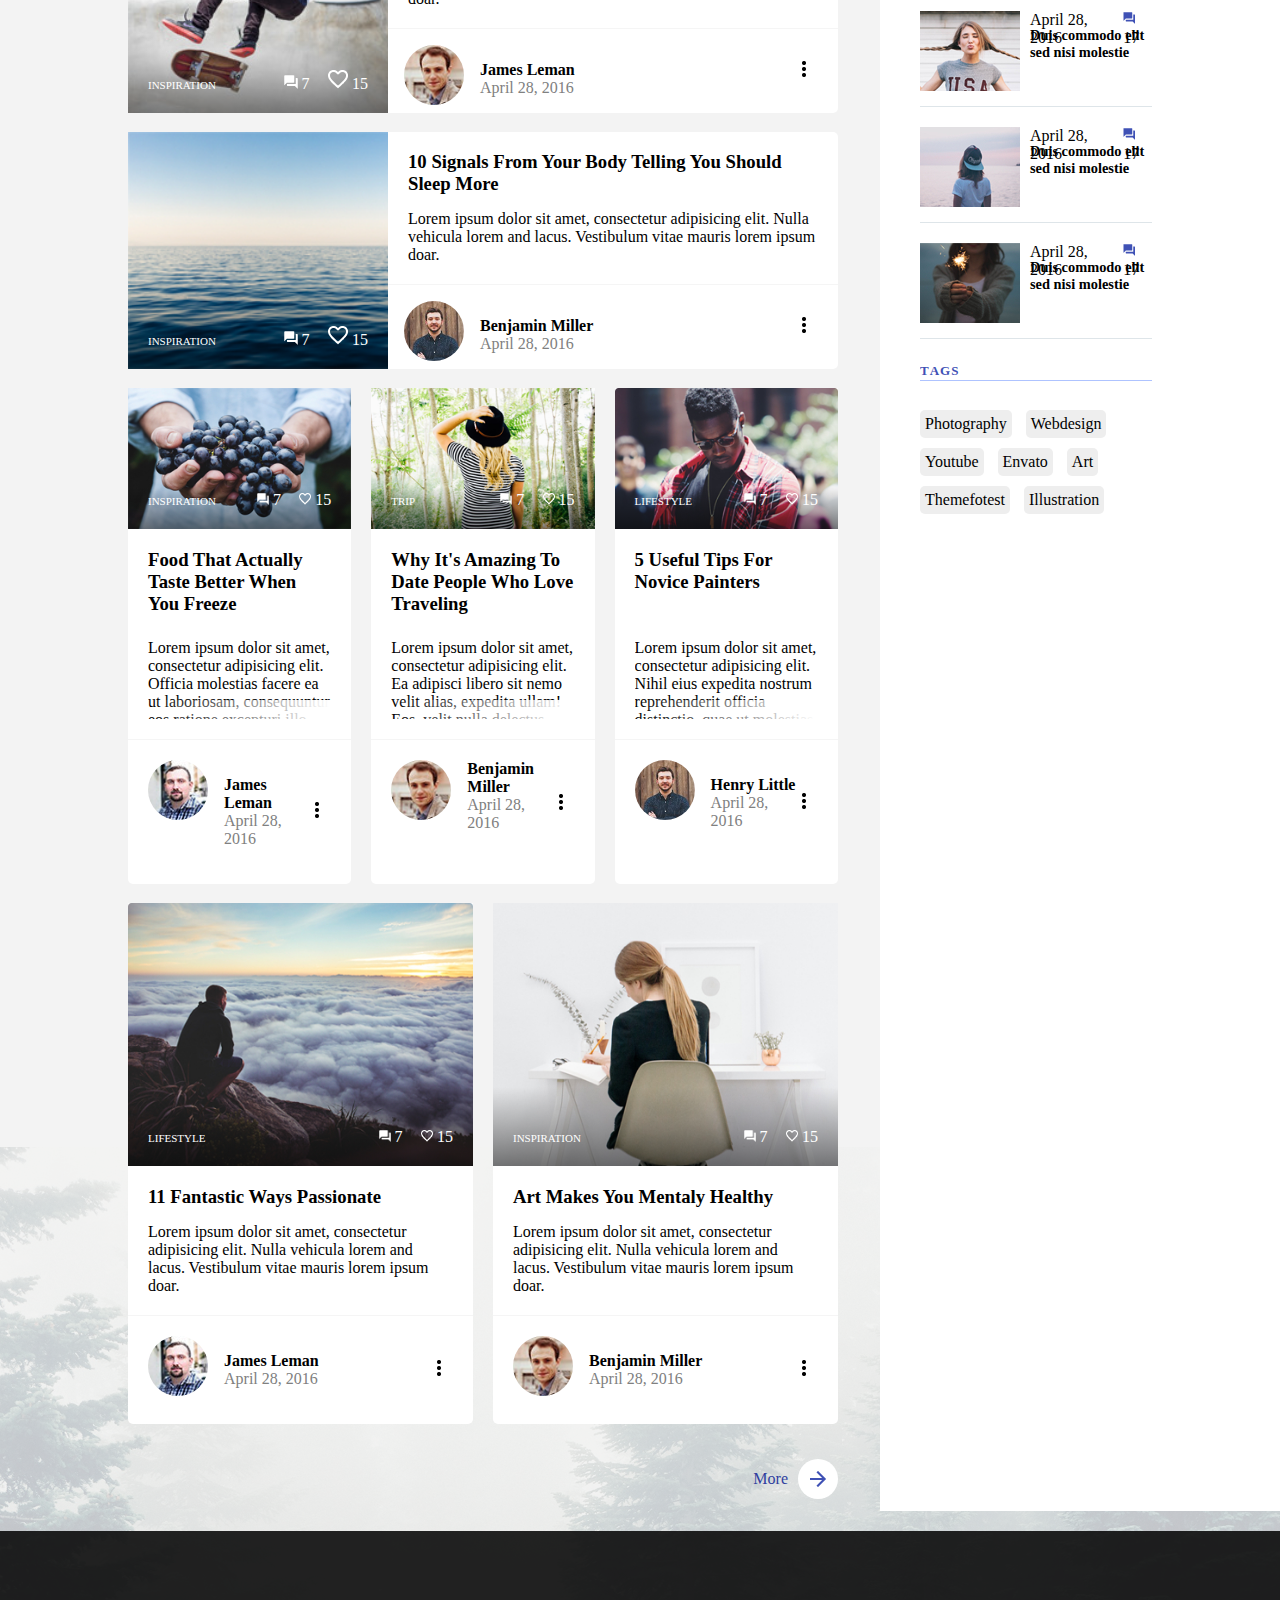
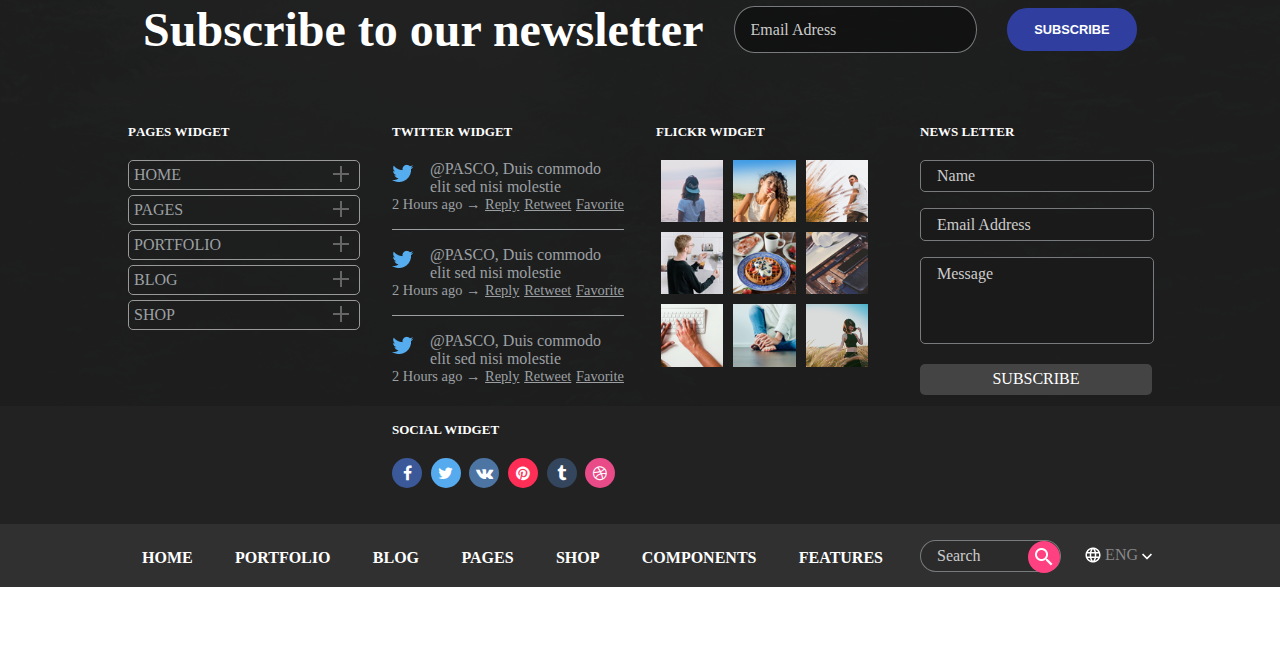
==== commit 2a1e49db: "090320201" ====
--- a/index.html
+++ b/index.html
@@ -16,7 +16,7 @@
 					<a href="#" class="fa fa-facebook"></a><a href="#" class="fa fa-twitter"></a><a href="#" class="fa fa-pinterest"></a><a href="#" class="fa fa-vk"></a><a href="#" class="fa fa-google-plus"></a><a href="#" class="fa fa-behance"></a><a href="#" class="fa fa-dribbble"></a><a href="#" class="fa fa-instagram"></a>
 				</div>
 				<div class="login-lang">
-					<a href="#">
+					<a href="#" class="account-block">
 						<img src="img/account_circle.ico" alt="account-icon">
 						<span class="login-span move_up right_border">SIGN IN</span>
 					</a>
--- a/css/media.css
+++ b/css/media.css
@@ -123,19 +123,73 @@
 	.categories li:hover{
 		background-color: #f5f5f5;
 	}
+}
+@media screen and (max-width: 950px){
+	.grid{
+		display: block;
+	}
 	.middle-header .main-menu-element:hover img[alt="arrow_down"]{
 		transform: rotateX(180deg);
 	}
 	.lang-block:hover img[alt='arrow_down']{
 		transform: rotateX(180deg);
 	}
-}
-@media screen and (max-width: 950px){
-	.grid{
-		display: block;
-	}
 	.top-header{
+		height: auto;
 		background-color: #303F9F;
+	}
+	.top-header .login-lang{
+		display: flex;
+		justify-content: space-between;
+	}
+	.top-header .login-lang .lang-block{
+		order: 1;
+	}
+	.top-header .login-lang .account-block{
+		order: 2;
+	}
+	.lang-block:hover .appearable-window{
+		margin: 0;
+	}
+	.middle-header .grid{
+		justify-content: space-between;
+	}
+	.middle-header .grid .main-menu{
+		order: 1;
+		margin: 0;
+	}
+	.main-logo{
+		order: 2;
+		margin-top: 20px;
+		position: absolute;
+		left: 50%;
+		transform: translateX(-50%);
+	}
+	.header-icons{
+		order: 3;
+		padding-top: 20px;
+		padding-bottom: 10px;
+	}
+	.middle-header-icon{
+		padding: 0;
+	}
+	.header-icons .right_border{
+		display: none;
+	}
+	.middle-header .main-menu-element .appearable-window li{
+		padding: 5px 0;
+		border-top: 1px solid #334293;
+		margin: 0;
+	}
+	.middle-header .main-menu-element .appearable-window li:first{
+		margin-top:20px;
+	}
+	.middle-header .main-menu-element .appearable-window li:last-child{
+		border-top: transparent;
+		border-bottom:1px solid #334293;
+	}
+	.appearable-window li{
+		background-color: transparent;
 	}
 	.top-header .social-links, .bg-div .header-bg-image, .main-slider_left, .main-slider_right{
 		display: none;
@@ -148,11 +202,35 @@
 		position: initial;
 		height: 100%;
 	}
+	.burger-button{
+		margin-top: 25px;
+		margin-bottom: 10px;
+	}
+	.burger-button::after, .burger-button::before{
+		content: '';
+		display: block;
+		position: relative;
+	}
+	.burger-button::after{
+		top: 5px;
+	}
+	.burger-button::before{
+		bottom: 5px;
+	}
+	.middle-header .main-menu:hover li{
+		display: block;
+	}
+	.burger-button .burger-line, .burger-button::after, .burger-button::before{
+		width: 30px;
+		height: 0;
+		border-top: 2px solid #fff;
+	}
 	.middle-header .main-menu{
 		display: block;
 	}
 	.middle-header .main-menu-element{
 		float: initial;
+		padding: 11px 0;
 	}
 	.bottom-header{
 		display: none;
@@ -163,4 +241,27 @@
 	.middle-header-bg{
 		position: initial;
 	}
+	.bg-div::before{
+		display: none;
+	}
+	.appearable-window{
+		position: initial;
+		background-color: transparent;
+	}
+	.main-menu li.selected{
+		border: none;
+	}
+	.main-menu li{
+		display: none;
+	}
+	.sorts{
+		position: relative;
+		height: 100%;
+	}
+	.sorts .sort{
+		position: absolute;
+		top: 50%;
+		left: 50%;
+		transform: translate(-50%, -50%);
+	}
 }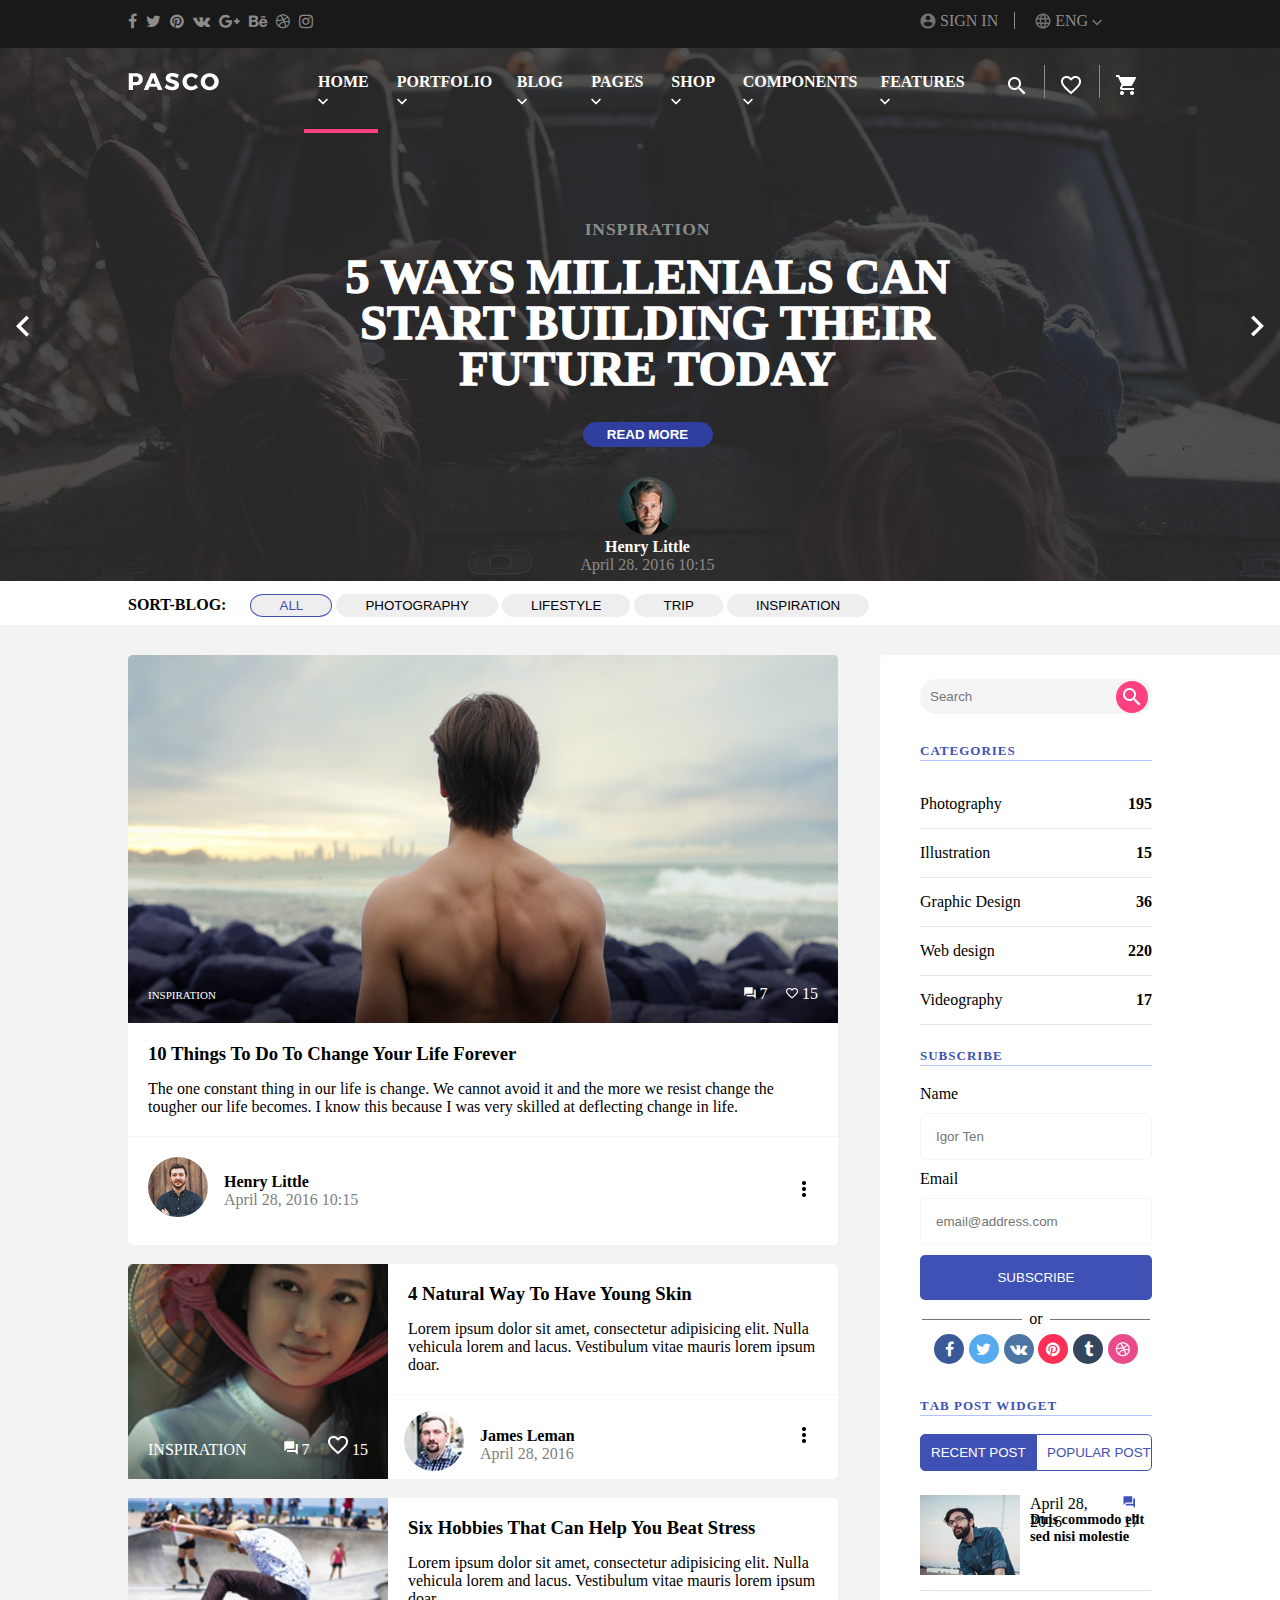
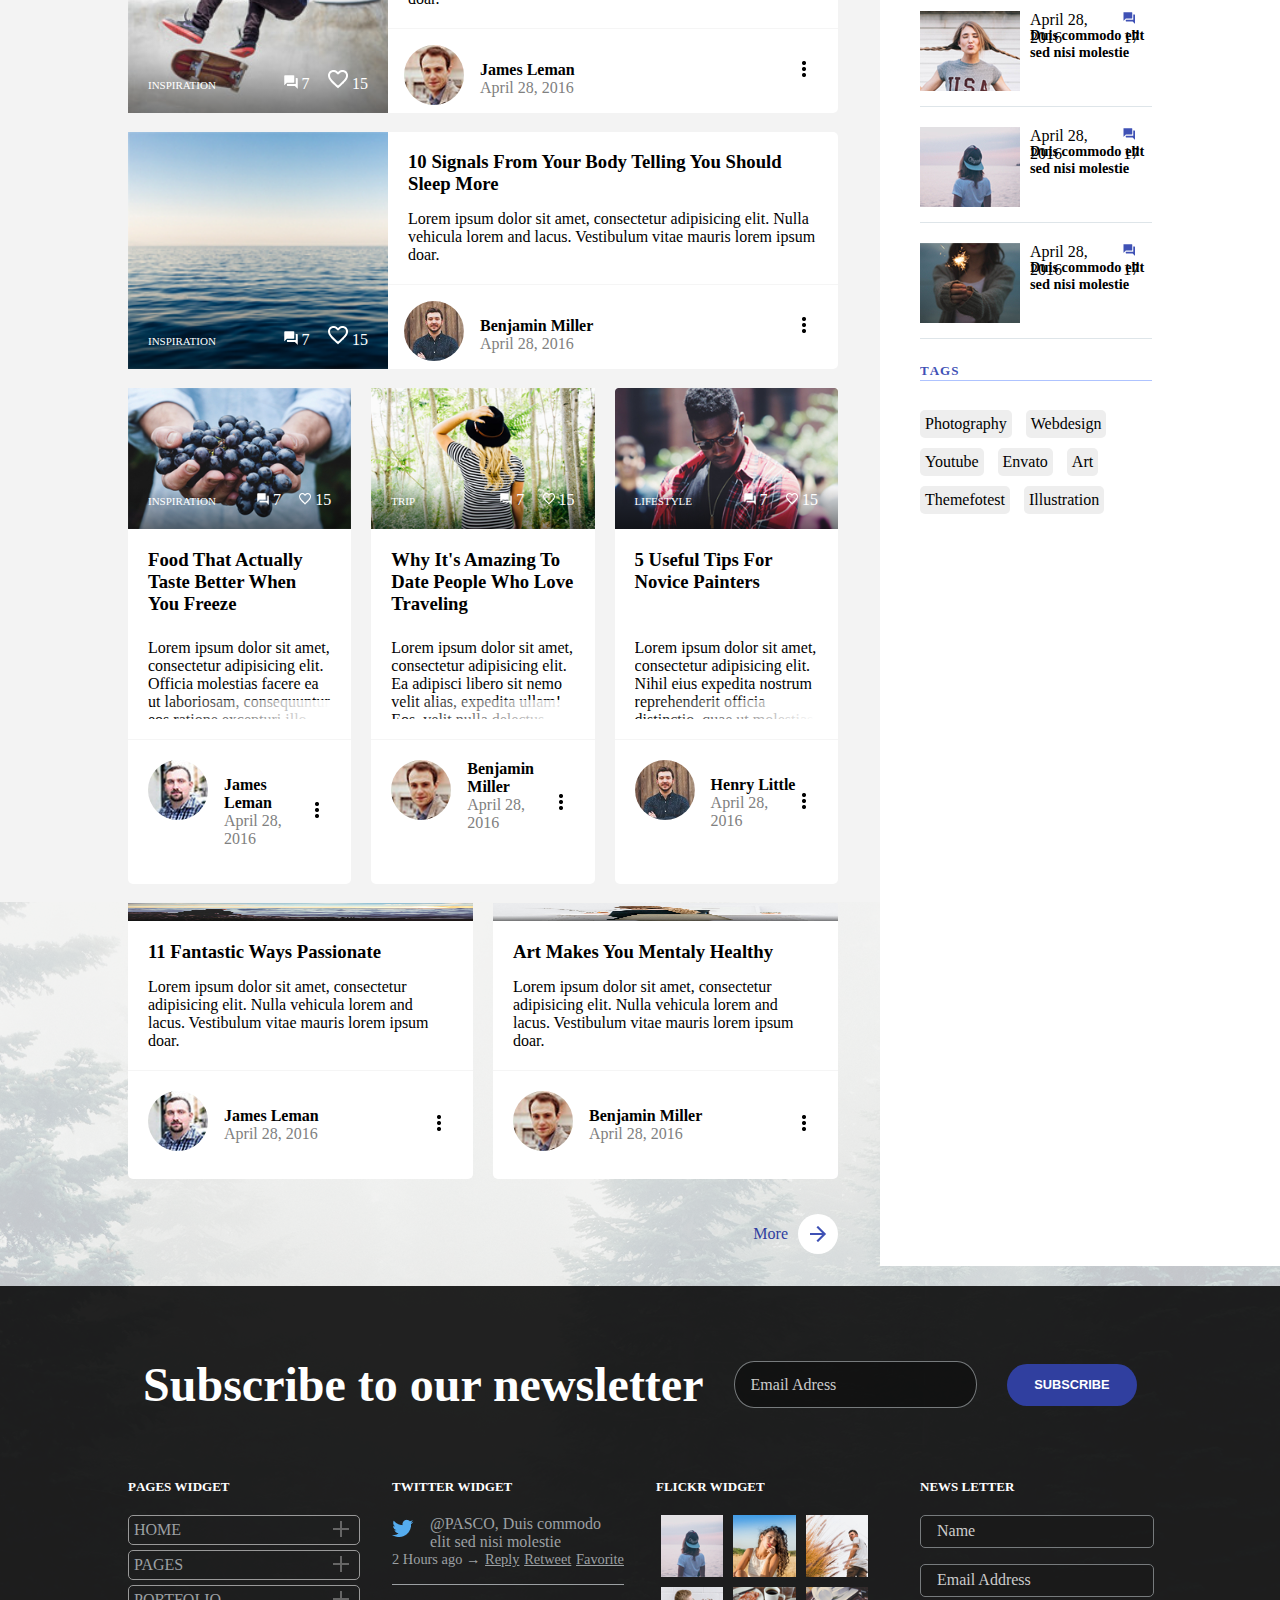
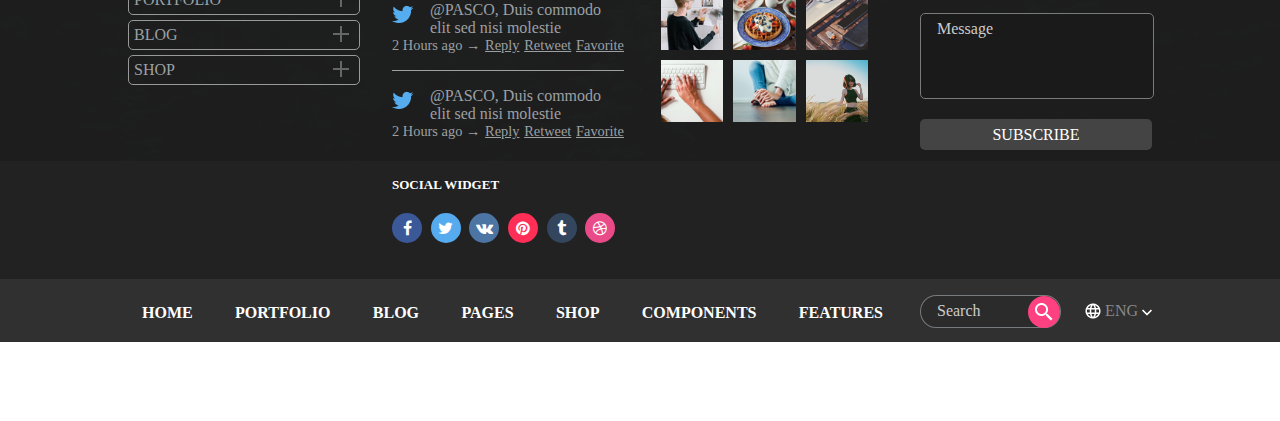
==== commit 0e256f87: "090320202" ====
--- a/index.html
+++ b/index.html
@@ -13,7 +13,14 @@
 		<div class="top-header">
 			<div class="top-header-container grid">
 				<div class="social-links">
-					<a href="#" class="fa fa-facebook"></a><a href="#" class="fa fa-twitter"></a><a href="#" class="fa fa-pinterest"></a><a href="#" class="fa fa-vk"></a><a href="#" class="fa fa-google-plus"></a><a href="#" class="fa fa-behance"></a><a href="#" class="fa fa-dribbble"></a><a href="#" class="fa fa-instagram"></a>
+					<a href="#" class="fa fa-facebook"></a>
+					<a href="#" class="fa fa-twitter"></a>
+					<a href="#" class="fa fa-pinterest"></a>
+					<a href="#" class="fa fa-vk"></a>
+					<a href="#" class="fa fa-google-plus"></a>
+					<a href="#" class="fa fa-behance"></a>
+					<a href="#" class="fa fa-dribbble"></a>
+					<a href="#" class="fa fa-instagram"></a>
 				</div>
 				<div class="login-lang">
 					<a href="#" class="account-block">
--- a/css/style.css
+++ b/css/style.css
@@ -956,7 +956,7 @@
 	overflow: hidden;
 	margin: 0 5px 10px 5px;
 }
-.main-footer .widget.flickr .img-container:first-of-type img{
+.main-footer .widget.flickr .img-container img[src="img/woman_looking_sea.jpg"]{
 	transform: translateX(-25%);
 }
 .main-footer .widget.news input, .main-footer .widget.news textarea{
--- a/css/media.css
+++ b/css/media.css
@@ -125,7 +125,7 @@
 	}
 }
 @media screen and (max-width: 950px){
-	.grid{
+	.grid, .middle-header .main-menu, .middle-header .main-menu:hover li{
 		display: block;
 	}
 	.middle-header .main-menu-element:hover img[alt="arrow_down"]{
@@ -173,9 +173,6 @@
 	.middle-header-icon{
 		padding: 0;
 	}
-	.header-icons .right_border{
-		display: none;
-	}
 	.middle-header .main-menu-element .appearable-window li{
 		padding: 5px 0;
 		border-top: 1px solid #334293;
@@ -191,8 +188,8 @@
 	.appearable-window li{
 		background-color: transparent;
 	}
-	.top-header .social-links, .bg-div .header-bg-image, .main-slider_left, .main-slider_right{
-		display: none;
+	.top-header .social-links, .bg-div .header-bg-image, .main-slider_left, .main-slider_right, .right-panel, .footer-bg, .photos, .more-container, .right-panel_bg, .bottom-header, .header-icons .right_border, .bg-div::before, .main-menu li, .widget.news, .widget.social-subcribe, .widget.twitter, .subscribe-field, .widget.pages{
+		display: none !important;
 	}
 	.middle-header-bg{
 		height: 100%;
@@ -217,32 +214,20 @@
 	.burger-button::before{
 		bottom: 5px;
 	}
-	.middle-header .main-menu:hover li{
-		display: block;
-	}
 	.burger-button .burger-line, .burger-button::after, .burger-button::before{
 		width: 30px;
 		height: 0;
 		border-top: 2px solid #fff;
 	}
-	.middle-header .main-menu{
-		display: block;
-	}
 	.middle-header .main-menu-element{
 		float: initial;
 		padding: 11px 0;
 	}
-	.bottom-header{
-		display: none;
-	}
 	.bg-div{
 		position: initial;
 	}
 	.middle-header-bg{
 		position: initial;
-	}
-	.bg-div::before{
-		display: none;
 	}
 	.appearable-window{
 		position: initial;
@@ -250,9 +235,6 @@
 	}
 	.main-menu li.selected{
 		border: none;
-	}
-	.main-menu li{
-		display: none;
 	}
 	.sorts{
 		position: relative;
@@ -264,4 +246,51 @@
 		left: 50%;
 		transform: translate(-50%, -50%);
 	}
+	a.fa{
+		width: auto !important;
+		height: auto !important;
+		padding: 20px;
+		font-size: 1.4em;
+	}
+	.search input{
+		background-color: #fff;
+	}
+	.main-footer{
+		font-size: 2em
+	}
+	.main-footer p{
+		color: #8C8C8C;
+	}
+	.main-footer .subscribe-field span{
+		font-size: 2em;
+	}
+	.bottom-footer .grid{
+		display: none;
+	}
+	.main-footer .widget.flickr .img-container{
+		width: calc(100% / 2 - 20px);
+		margin: 0 20px 20px 0px;
+	}
+	.bottom-footer .social-links{
+		display: flex;
+		justify-content: space-between;
+		padding: 1em 0;
+	}
+	.social-links{
+		width: 90%;
+		margin: auto;
+	}
+	.bottom-footer a.fa{
+		color: #8C8C8C;
+	}
+	.bottom-footer .right_border{
+		padding-right: 1em;
+	}
+	.bottom-footer>p{
+		margin: 0;
+		text-align: center;
+	}
+}
+@media screen and (max-width: 600px){
+
 }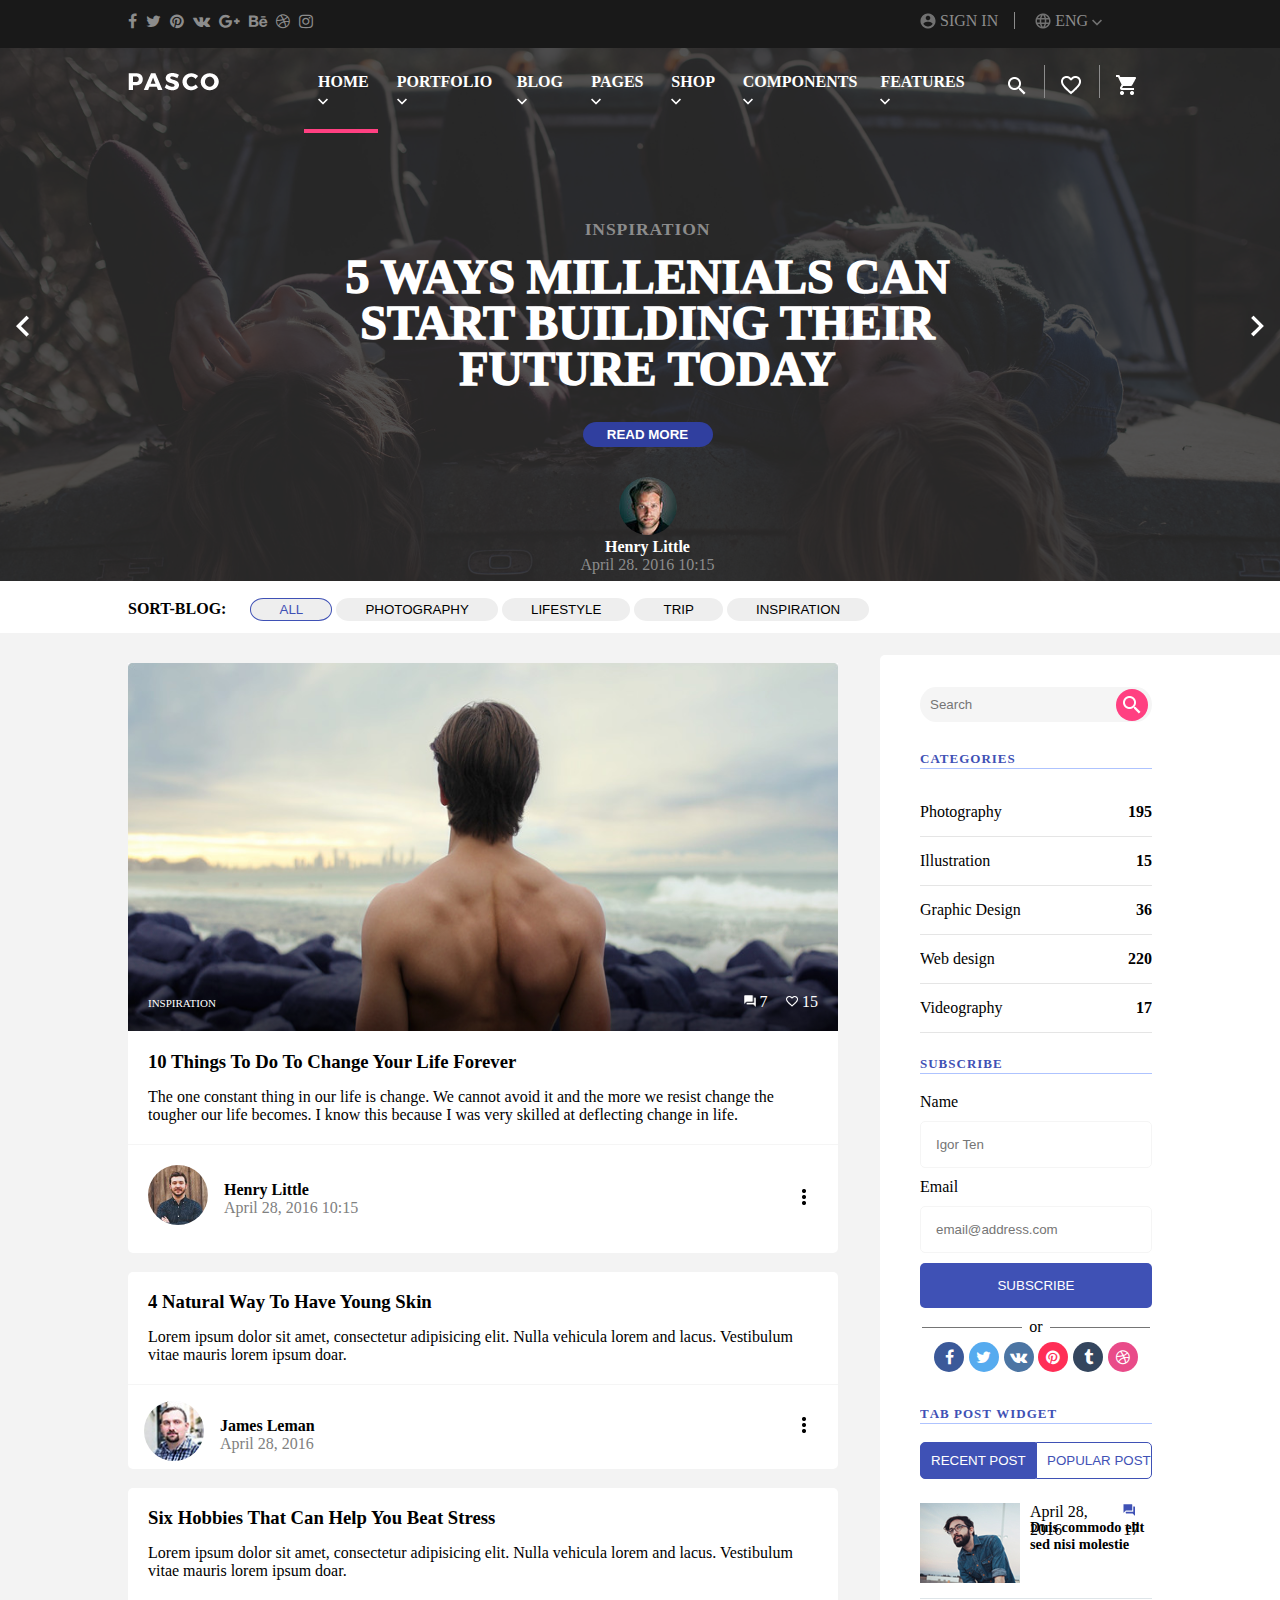
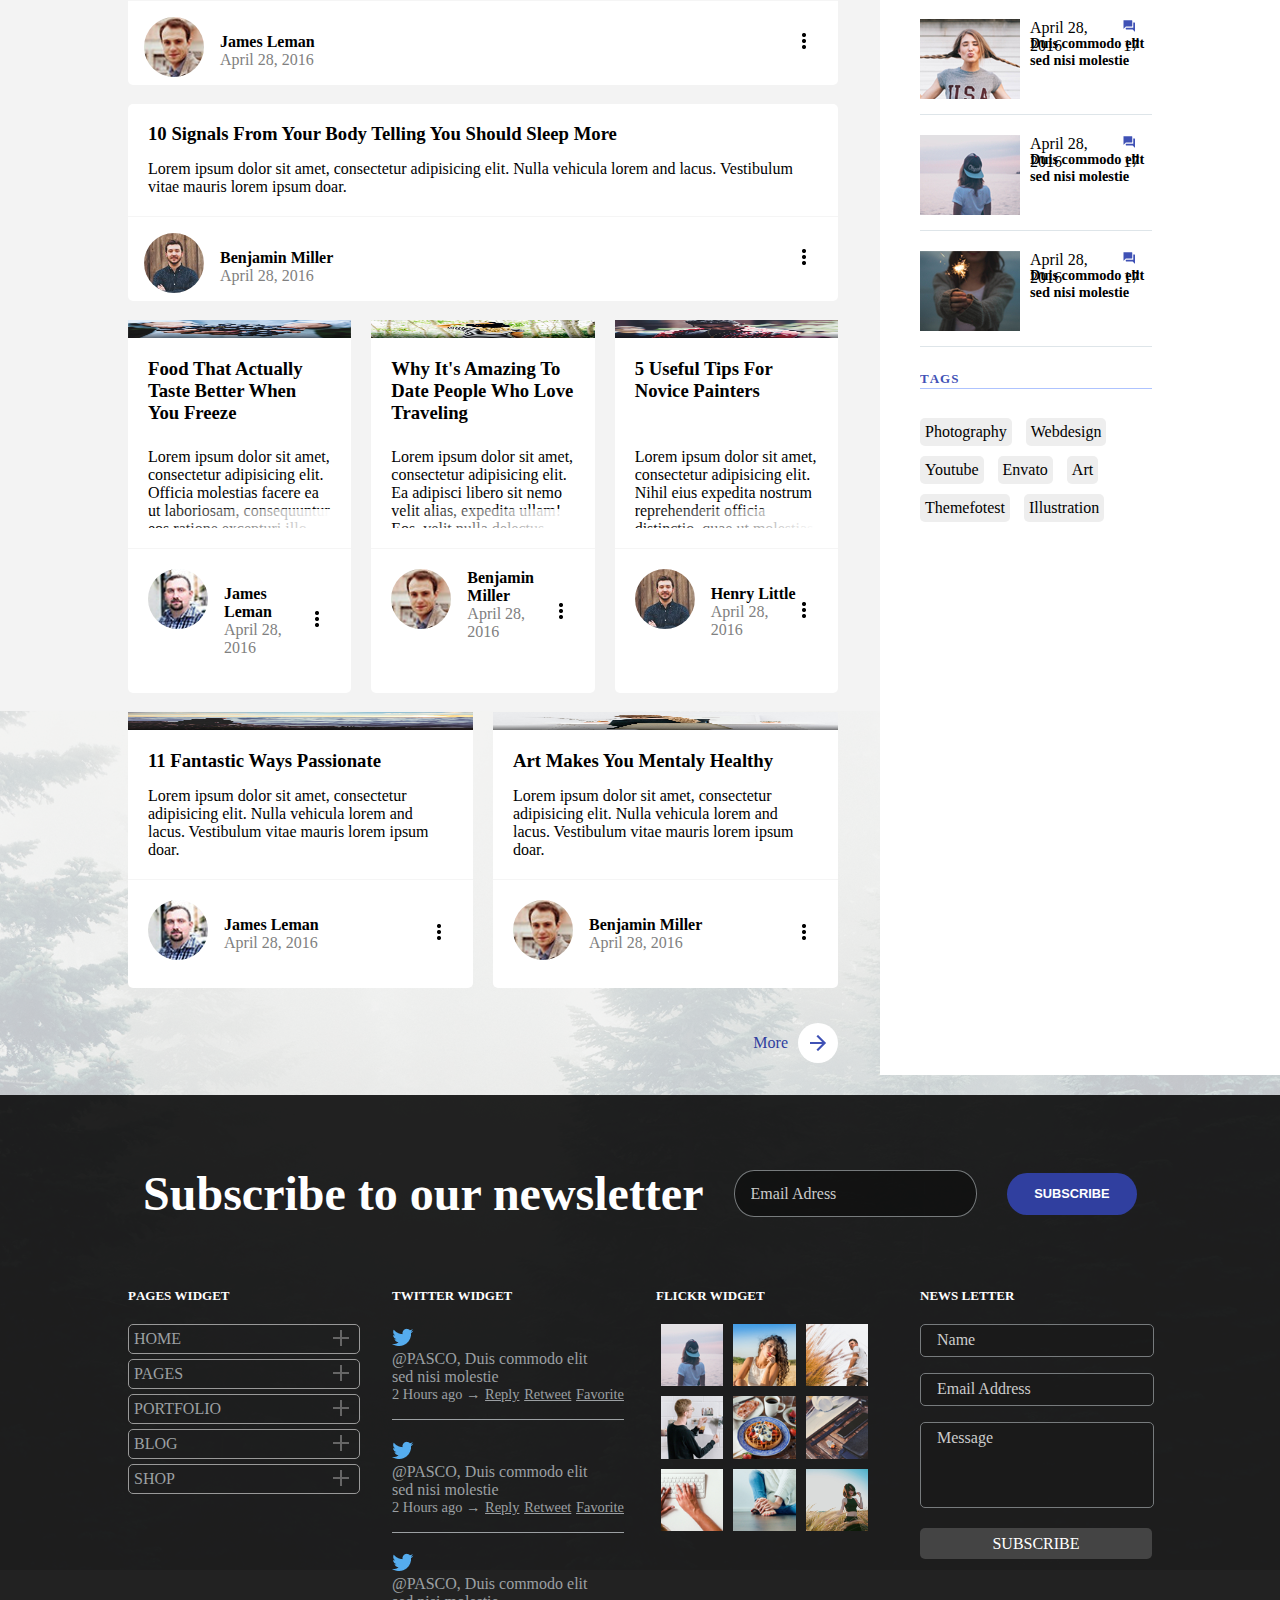
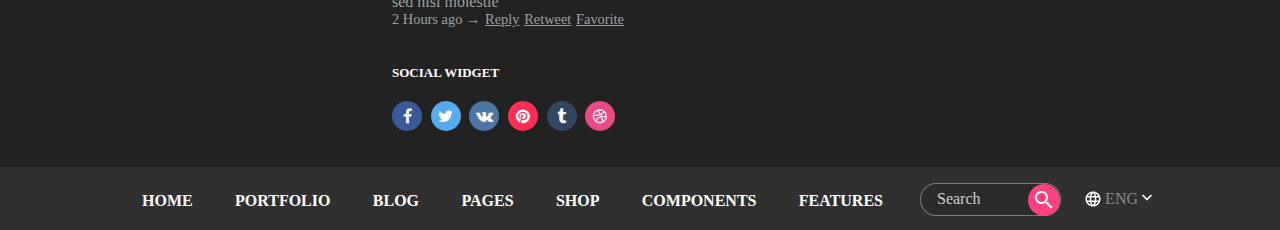
==== commit 2be89808: "11032020" ====
--- a/index.html
+++ b/index.html
@@ -843,8 +843,9 @@
 				</div>
 				<span class="lang-block">
 					<img src="img/language.ico" alt="lang">
-					<span class="move_up">ENG</span>
-					<img src="img/arrow_down.ico" alt="arrow_down" class="move_up">
+					<span class="move_up">ENG
+						<img src="img/arrow_down.ico" alt="arrow_down" class="move_up">
+					</span>
 					<ul class="appearable-window">
 						<a href="#"><li>ENG</li></a>
 						<a href="#"><li>RUS</li></a>
--- a/css/style.css
+++ b/css/style.css
@@ -338,6 +338,7 @@
 	display: -o-flex;
 	display: flex;
 	flex-flow: row wrap;
+	justify-content: space-around;
 }
 .blog{
 	background-color: #fff;
@@ -438,9 +439,6 @@
 	margin-right: 20px;
 	flex-flow: column wrap;
 }
-.type-2 .blog-top img{
-	width: initial !important;
-}
 .blogs .type-2 .blog-top::before{
 	bottom: 0;
 	background-image: linear-gradient(to top, rgba(0, 0, 0, 0.5) 0, transparent 38%);
@@ -448,10 +446,6 @@
 }
 .blogs .type-2 .blog-bottom{
 	width: 62%;
-}
-.blogs .type-2 .blog-bottom .author-menu{
-	padding: 1em;
-	padding-bottom: 0;
 }
 .blogs .type-2 .blog-bottom h3{
 	margin-bottom:0;
--- a/css/media.css
+++ b/css/media.css
@@ -14,7 +14,7 @@
 		grid-template-columns: 10vw 1fr 10vw;
 	}
 	.sort-block{
-		height: 2.5em;
+		height: 3em;
 		width: 80%;
 	}
 	.right-panel_bg{
@@ -116,6 +116,14 @@
 }
 
 @media screen and (min-width: 951px){
+	.type-2 .blog-top img{
+		width: initial !important;
+	}
+	.blogs .type-2 .blog-bottom .author-menu{
+		padding: 1em;
+		padding-bottom: 0;
+	}
+
 	/* ----------- Динамика ------------------ */
 	.author-icon:hover img, .blog-top:hover .main-img, .main-footer .widget.flickr .img-container img:hover, .image-container:hover img{
 		scale: 1.1;
@@ -125,7 +133,7 @@
 	}
 }
 @media screen and (max-width: 950px){
-	.grid, .middle-header .main-menu, .middle-header .main-menu:hover li{
+	.grid, .middle-header .main-menu, .middle-header .main-menu:hover .main-menu-element{
 		display: block;
 	}
 	.middle-header .main-menu-element:hover img[alt="arrow_down"]{
@@ -137,6 +145,7 @@
 	.top-header{
 		height: auto;
 		background-color: #303F9F;
+		font-size: 1.3em;
 	}
 	.top-header .login-lang{
 		display: flex;
@@ -175,21 +184,17 @@
 	}
 	.middle-header .main-menu-element .appearable-window li{
 		padding: 5px 0;
-		border-top: 1px solid #334293;
 		margin: 0;
-	}
-	.middle-header .main-menu-element .appearable-window li:first{
-		margin-top:20px;
-	}
-	.middle-header .main-menu-element .appearable-window li:last-child{
-		border-top: transparent;
-		border-bottom:1px solid #334293;
+		padding-left: 1em;
 	}
 	.appearable-window li{
 		background-color: transparent;
 	}
-	.top-header .social-links, .bg-div .header-bg-image, .main-slider_left, .main-slider_right, .right-panel, .footer-bg, .photos, .more-container, .right-panel_bg, .bottom-header, .header-icons .right_border, .bg-div::before, .main-menu li, .widget.news, .widget.social-subcribe, .widget.twitter, .subscribe-field, .widget.pages{
+	.top-header .social-links, .bg-div .header-bg-image, .main-slider_left, .main-slider_right, .right-panel, .footer-bg, .photos, .more-container, .right-panel_bg, .bottom-header, .header-icons .right_border, .bg-div::before, .widget.news, .widget.social-subcribe, .widget.twitter, .subscribe-field, .widget.pages{
 		display: none !important;
+	}
+	.main-menu .main-menu-element{
+		display: none;
 	}
 	.middle-header-bg{
 		height: 100%;
@@ -223,6 +228,9 @@
 		float: initial;
 		padding: 11px 0;
 	}
+	.middle-header .main-menu-element .appearable-window{
+		margin-top: 10px;
+	}
 	.bg-div{
 		position: initial;
 	}
@@ -241,6 +249,7 @@
 		height: 100%;
 	}
 	.sorts .sort{
+		font-size: 1.5em;
 		position: absolute;
 		top: 50%;
 		left: 50%;
@@ -249,7 +258,6 @@
 	a.fa{
 		width: auto !important;
 		height: auto !important;
-		padding: 20px;
 		font-size: 1.4em;
 	}
 	.search input{
@@ -273,12 +281,11 @@
 	}
 	.bottom-footer .social-links{
 		display: flex;
-		justify-content: space-between;
+		justify-content: space-around;
 		padding: 1em 0;
 	}
 	.social-links{
-		width: 90%;
-		margin: auto;
+		width: 100%;
 	}
 	.bottom-footer a.fa{
 		color: #8C8C8C;
@@ -290,7 +297,91 @@
 		margin: 0;
 		text-align: center;
 	}
+	.blogs{
+		width: 100%;
+	}
+	.blogs .blog .author{
+		display: none;
+	}
+	.blogs .blog .author-menu{
+		padding: 0;
+	}
+	.blogs .blog .blog-top{
+		font-size: 2em;
+	}
+	.type-2 .blog-top .tag, .type-3 .blog-top .tag, .type-4 .blog-top .tag{
+		bottom: calc(20px + 1em);
+	}
+	.type-2 .blog-top .comments-likes, .type-3 .blog-top .comments-likes, .type-4 .blog-top .comments-likes{
+		right: none;
+		left: 20px;
+	}
+	.blog .blog-top .comments-likes img{
+		width: 0.7em;
+	}
+	.blogs .blog .blog-bottom{
+		font-size: 1.3em;
+	}
+	.blogs .blog .blog-bottom h3{
+		font-size: 1.5em;
+	}
+	.blogs .blog-bottom .description{
+		display: none;
+	}
+	.blogs .type-1 .blog-bottom .description{
+		display: block;
+	}
+	.blogs .type-1{
+		width: 100%;
+	}
+	.blogs .type-1 .author{
+		display: block;
+		margin: 1em;
+	}
+	.blogs .type-2{
+		width: 100%;
+	}
+	.blogs .type-2 .blog-top{
+		width: 30%;
+	}
+	.blogs .type-2 .blog-bottom{
+		width: 70%;
+	}
+	.blogs .type-2 .blog-top .main-img{
+		width: auto;
+		height: 100%;
+	}
+	.blogs .type-3{
+		width: calc(50% - 20px);
+	}
+	.main-footer .categories{
+		color: #bbb;
+	}
+	.main-footer .categories li{
+		list-style: none;
+		margin: 10px;
+	}
+	li .left{
+		float: none;
+	}
 }
 @media screen and (max-width: 600px){
+	.blogs .type-2 .blog-top{
+		width: 40%;
+	}
+	.blogs .type-2 .blog-bottom{
+		width: 60%;
+	}
+	.blogs .type-3 .blog-bottom h3{
+		height: 6em;
+	}
+	.blog .blog-top::before{
+		background-image: linear-gradient(to top, rgba(0, 0, 0, 0.5) 0, transparent 50%);
+	}
+}
+@media screen and (max-width: 700px){
+	.blogs .blog .blog-top{
+		font-size: 1.3em;
+	}
 
 }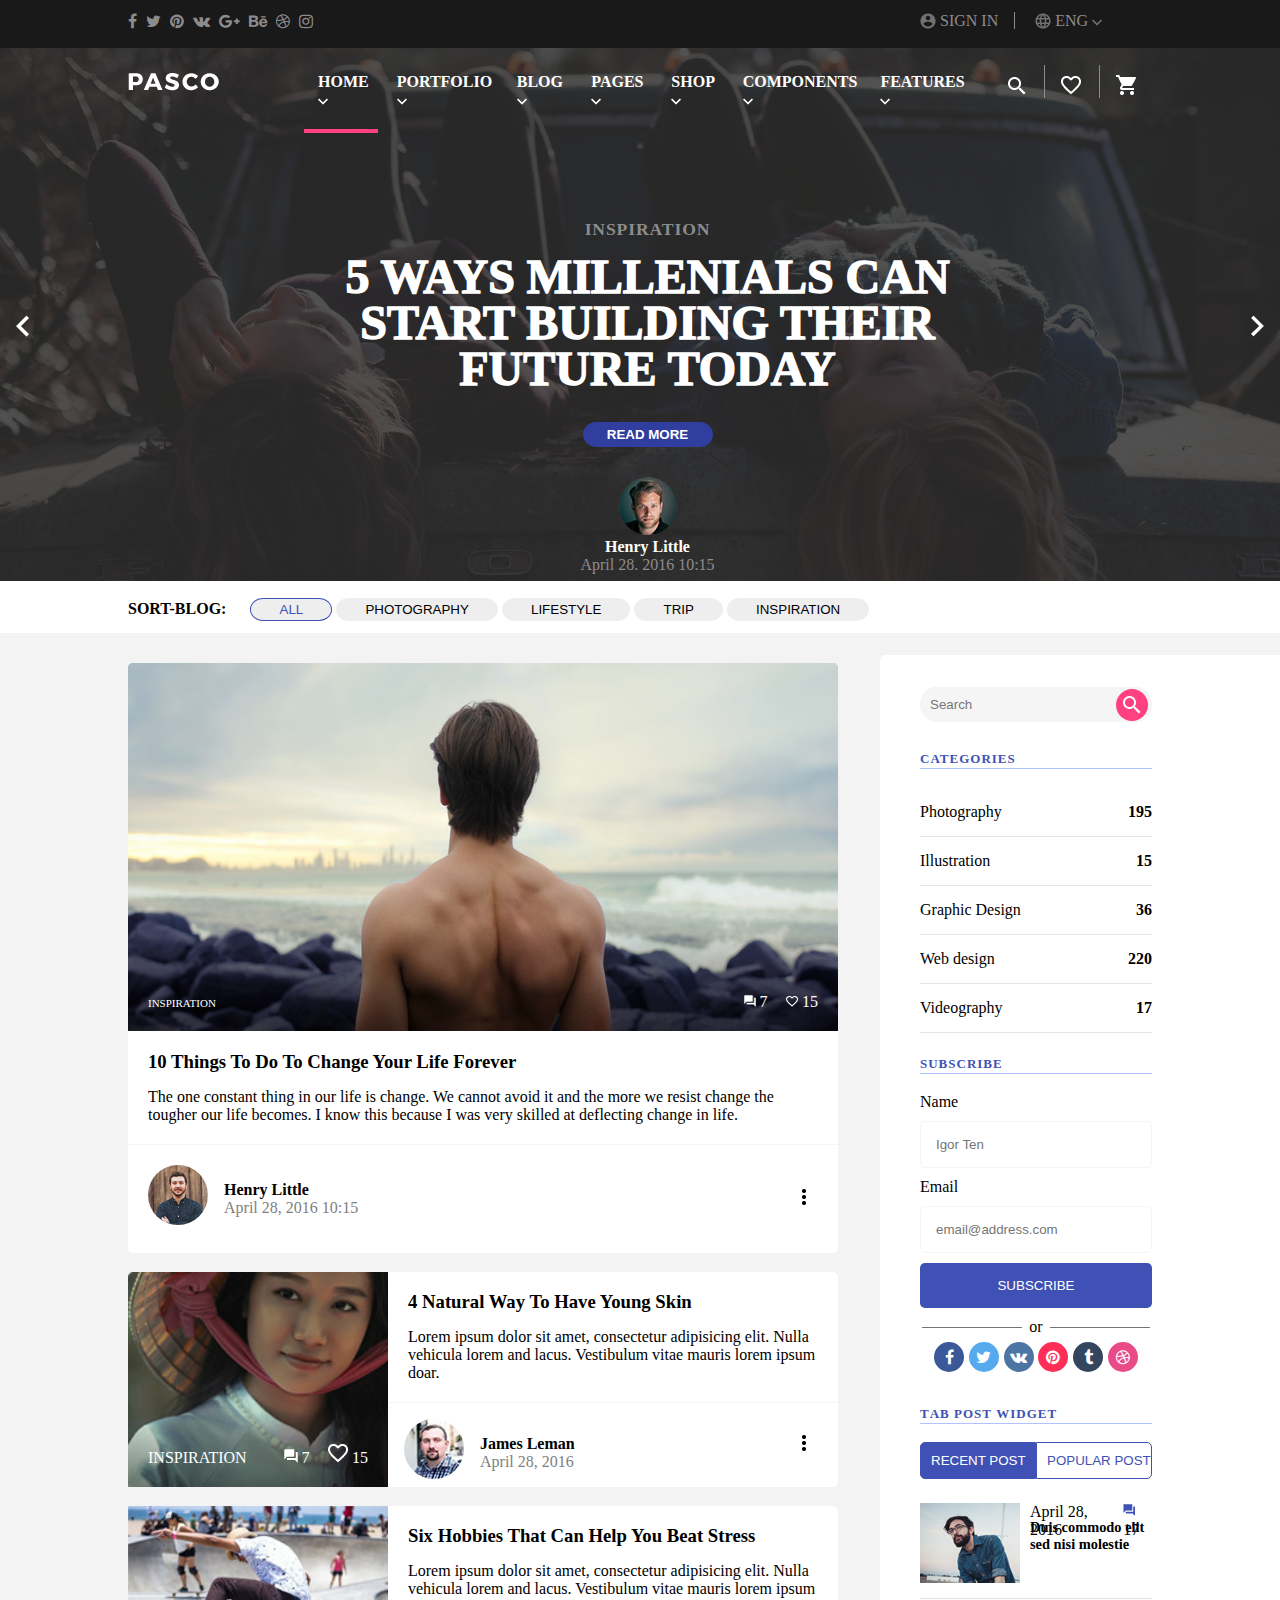
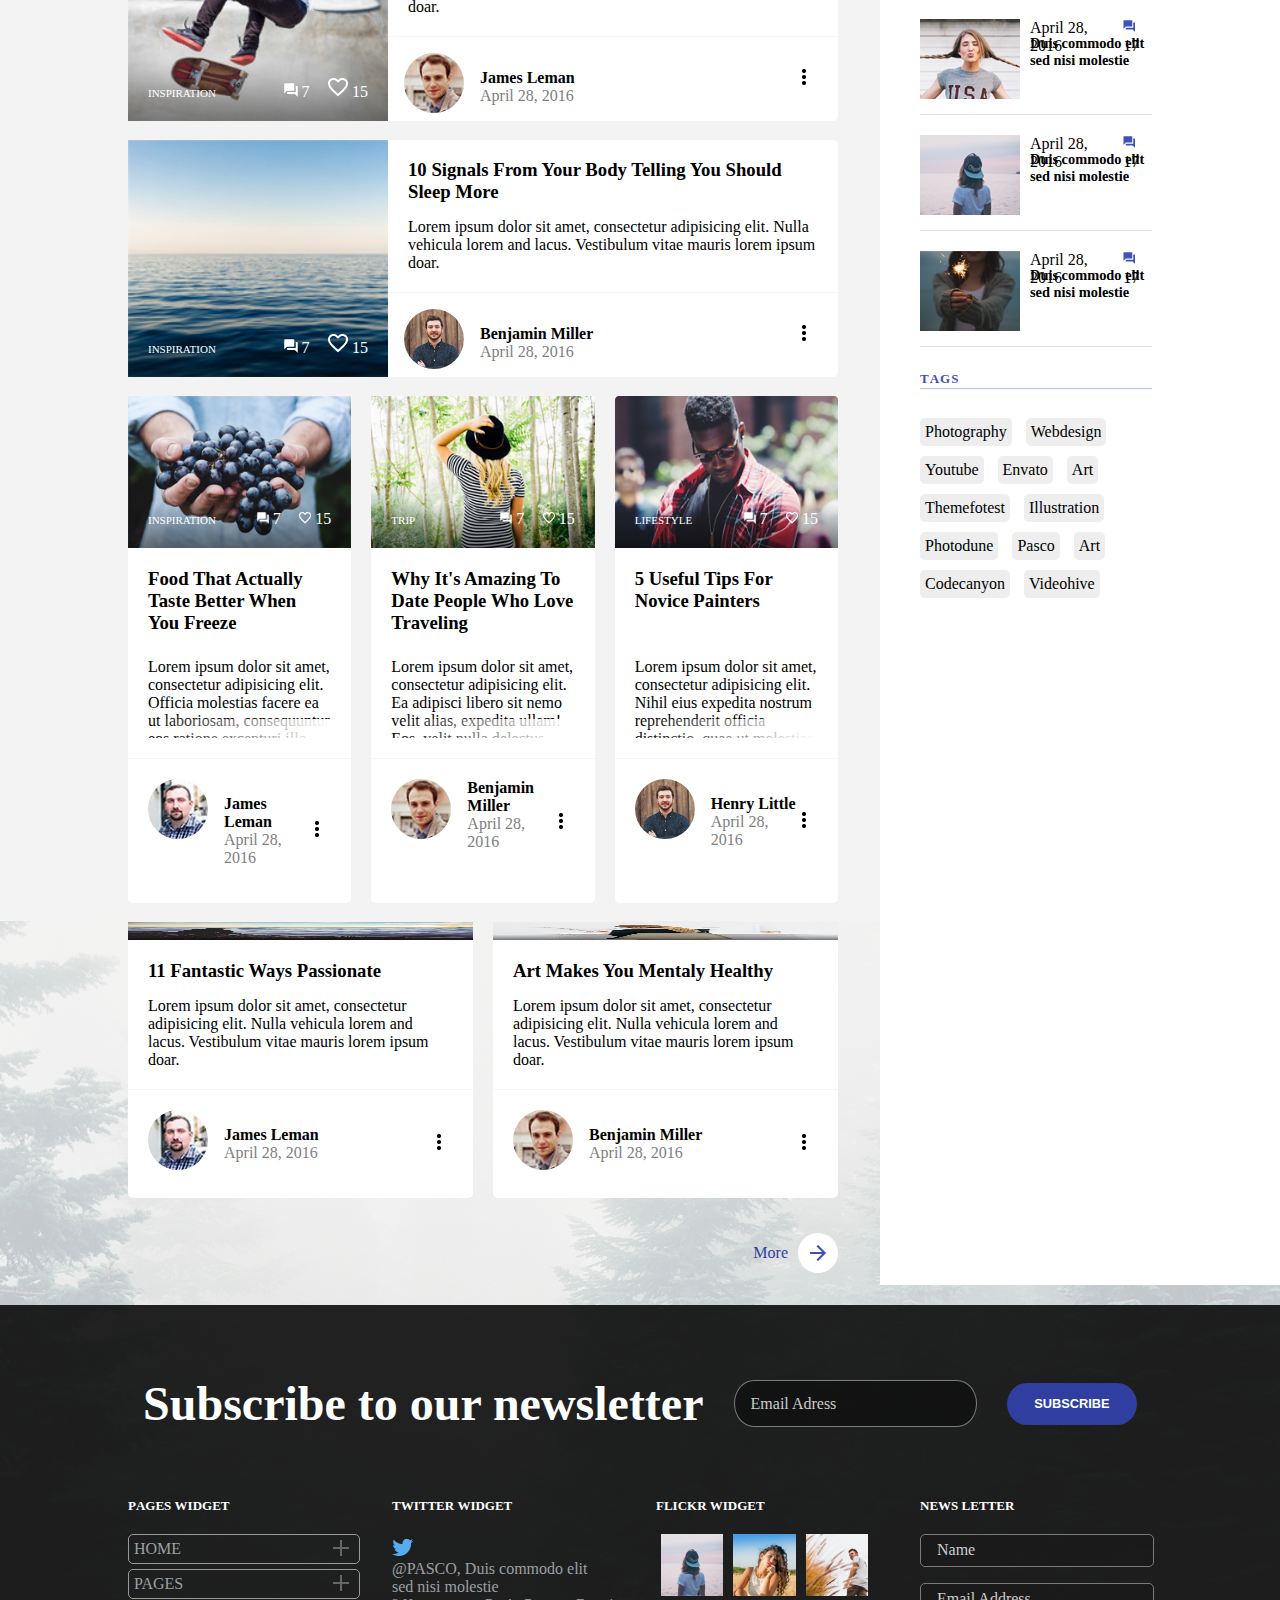
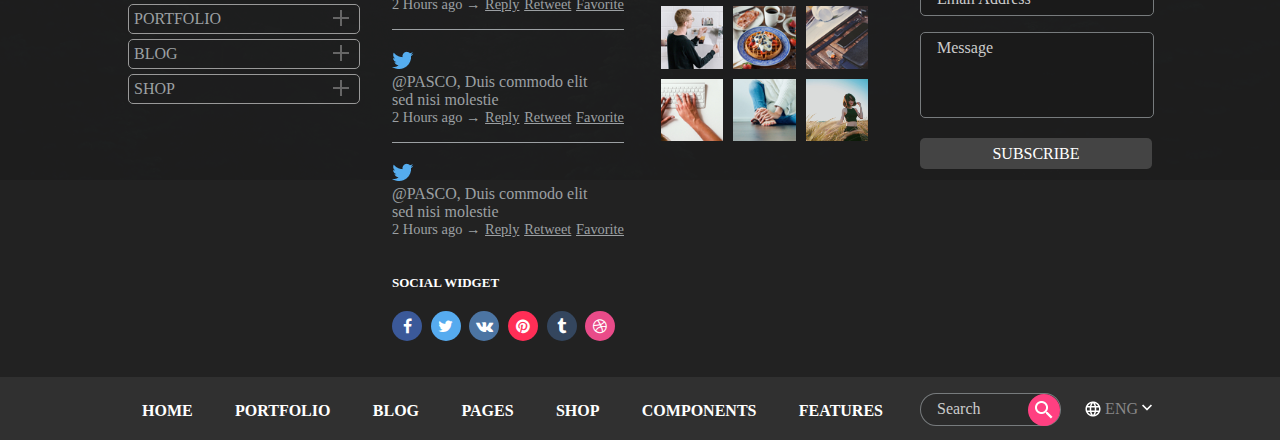
==== commit 3e767e75: "110320201" ====
--- a/index.html
+++ b/index.html
@@ -634,6 +634,11 @@
 						<a href="#">Art</a>
 						<a href="#">Themefotest</a>
 						<a href="#">Illustration</a>
+						<a href="#">Photodune</a>
+						<a href="#">Pasco</a>
+						<a href="#">Art</a>
+						<a href="#">Codecanyon</a>
+						<a href="#">Videohive</a>
 					</div>
 				</div>
 			</div>
--- a/css/media.css
+++ b/css/media.css
@@ -133,6 +133,9 @@
 	}
 }
 @media screen and (max-width: 950px){
+	.grid{
+		width: 90vw;
+	}
 	.grid, .middle-header .main-menu, .middle-header .main-menu:hover .main-menu-element{
 		display: block;
 	}
@@ -361,8 +364,21 @@
 		list-style: none;
 		margin: 10px;
 	}
+	.main-footer .categories li:last-of-type{
+		border: none;
+	}
 	li .left{
 		float: none;
+	}
+	.main-footer h3{
+		color: #fff;
+		border: none;
+	}
+	.main-footer .tags a{
+		background-color: transparent;
+		color: #bbb;
+		border: 1px solid #fff;
+		padding: 4px 20px;
 	}
 }
 @media screen and (max-width: 600px){
@@ -383,5 +399,5 @@
 	.blogs .blog .blog-top{
 		font-size: 1.3em;
 	}
-
+	
 }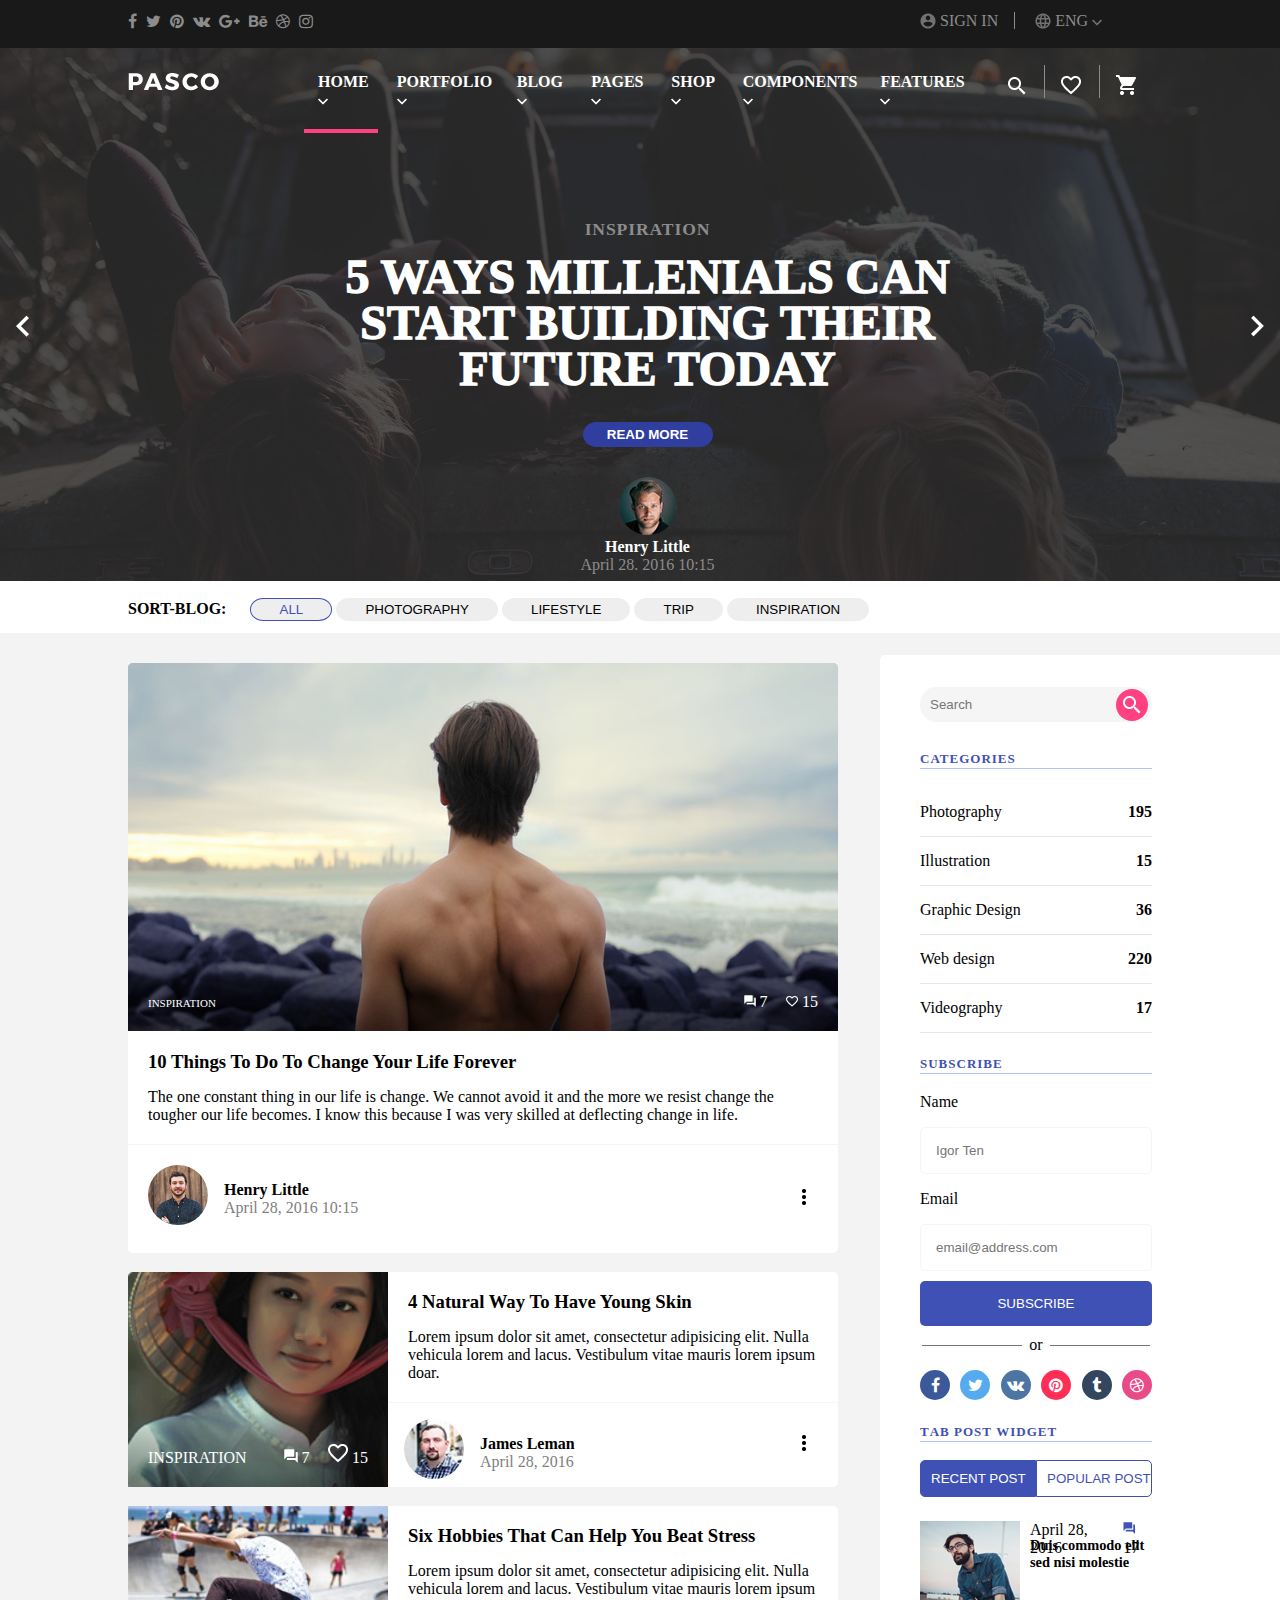
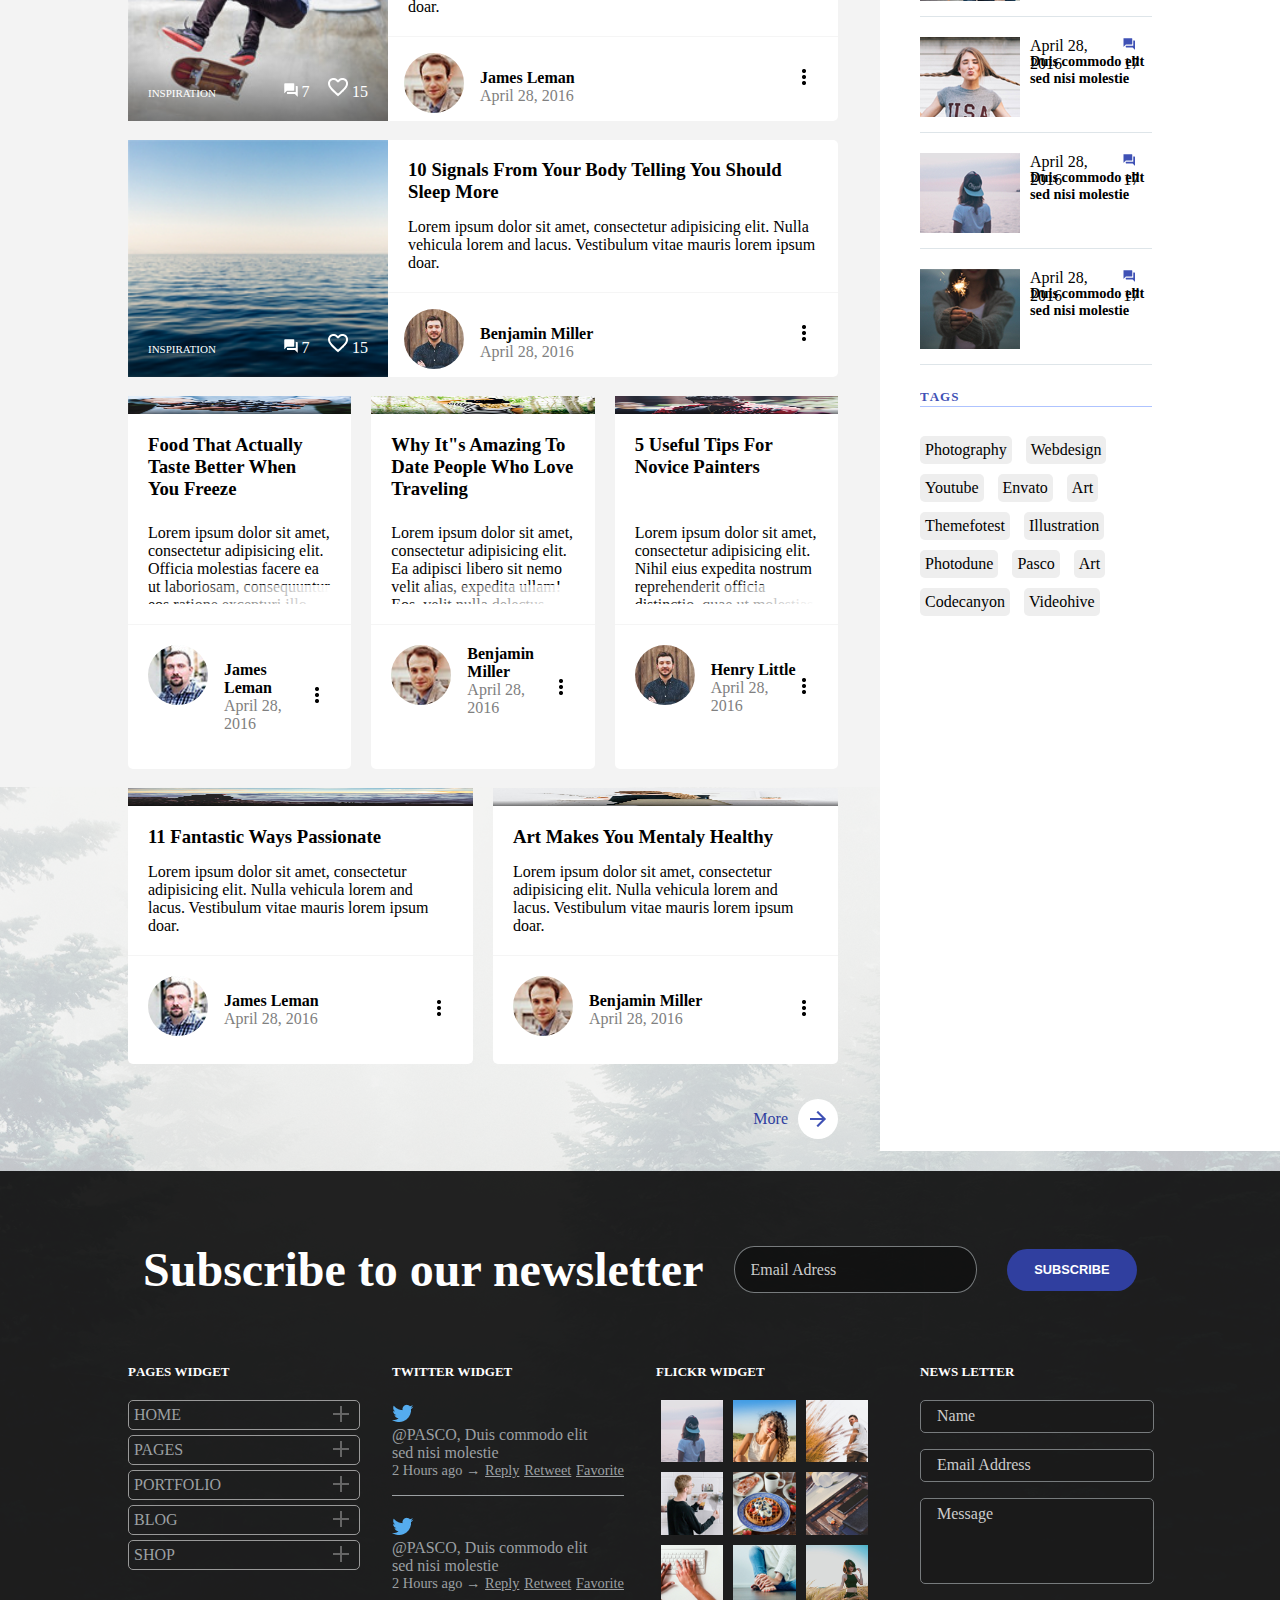
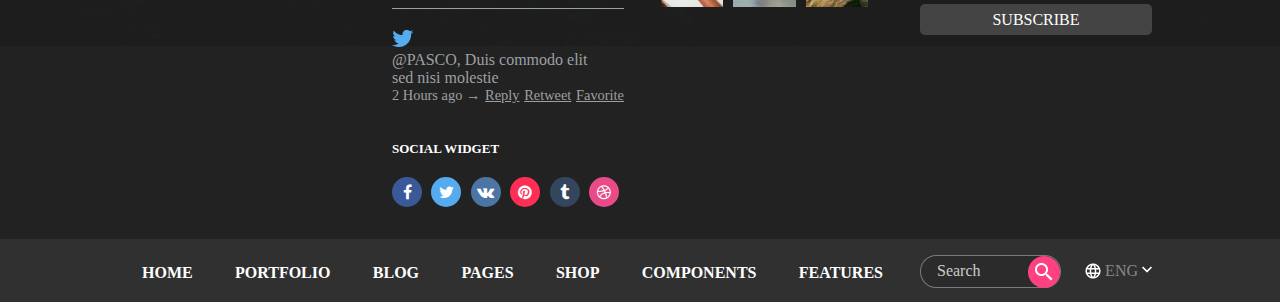
==== commit f3d97bf7: "120320201" ====
--- a/index.html
+++ b/index.html
@@ -32,9 +32,9 @@
 						<span class="move_up">ENG</span>
 						<img src="img/arrow_down.ico" alt="arrow_down" class="move_up">
 						<ul class="appearable-window">
-							<a href="#"><li>ENG</li></a>
-							<a href="#"><li>RUS</li></a>
-							<a href="#"><li>UKR</li></a>
+							<li><a href="#">ENG</a></li>
+							<li><a href="#">RUS</a></li>
+							<li><a href="#">UKR</a></li>
 						</ul>
 					</span>
 				</div>
@@ -70,40 +70,40 @@
 							<ul class="main-menu">
 								<li class="main-menu-element HOME selected">HOME <img src="img/arrow_down.ico" alt="arrow_down">
 									<ul class="appearable-window">
-										<a href="index.html"><li>Main</li></a>
+										<li><a href="index.html">Main</a></li>
 									</ul>
 								</li>
 								<li class="main-menu-element PORTFOLIO">
 									PORTFOLIO <img src="img/arrow_down.ico" alt="arrow_down">
 									<ul class="appearable-window">
-										<a href="index.html"><li>PORTFOLIO</li></a>
+										<li><a href="index.html">PORTFOLIO</a></li>
 									</ul>
 								</li>
 								<li class="main-menu-element BLOG">BLOG <img src="img/arrow_down.ico" alt="arrow_down">
 									<ul class="appearable-window">
-										<a href="#blogs"><li>BLOGS</li></a>
+										<li><a href="#blogs">BLOGS</a></li>
 									</ul>
 								</li>
 								<li class="main-menu-element PAGES">PAGES <img src="img/arrow_down.ico" alt="arrow_down">
 									<ul class="appearable-window">
-										<a href="index.html"><li>SERVICE</li></a>
-										<a href="index.html"><li>FAQ</li></a>
-										<a href="index.html"><li>ABOUT</li></a>
+										<li><a href="index.html">SERVICE</a></li>
+										<li><a href="index.html">FAQ</a></li>
+										<li><a href="index.html">ABOUT</a></li>
 									</ul>
 								</li>
 								<li class="main-menu-element SHOP">SHOP <img src="img/arrow_down.ico" alt="arrow_down">
 									<ul class="appearable-window">
-										<a href="index.html"><li>SHOP</li></a>
+										<li><a href="index.html">SHOP</a></li>
 									</ul>
 								</li>
 								<li class="main-menu-element COMPONENTS">COMPONENTS <img src="img/arrow_down.ico" alt="arrow_down">
 									<ul class="appearable-window">
-										<a href="index.html"><li>COMPONENTS</li></a>
+										<li><a href="index.html">COMPONENTS</a></li>
 									</ul>
 								</li>
 								<li class="main-menu-element FEATURES">FEATURES <img src="img/arrow_down.ico" alt="arrow_down">
 									<ul class="appearable-window">
-										<a href="index.html"><li>FEATURES</li></a>
+										<li><a href="index.html">FEATURES</a></li>
 									</ul>
 								</li>
 							</ul>
@@ -128,36 +128,36 @@
 					</div>
 				</div>
 				<div class="bottom-header">
-						<div class="main-slider_name">
-							<div class="main-blog-flex">
-								<h2>INSPIRATION</h2>
-								<h1>5 WAYS MILLENIALS CAN START BUILDING THEIR FUTURE TODAY</h1>
-								<button href="#" class="blue-button radius50">READ MORE</button>
-								<span class="blog_author">
-									<a href="#" class="author-icon">
-										<img src="img/photo_copy.jpg" alt="main_man">
-									</a>
-									<a href="#">
-									<p>Henry Little</p>
-									</a>
-									<span class="blog_created">April 28. 2016 10:15</span>
-									<div class="comments-likes">
-										<span class="comments">
-											<a href="#">
-											<img src="img/forum_comments.ico" alt="comments-icon">
-											Comments (28)
-											</a>
-										</span>
-										<span class="likes">
-											<a href="#">
-											<img src="img/heart.ico" alt="heart-icon">
-											Likes (07)
-											</a>
-										</span>
-									</div>
-								</span>
-							</div>
-						</div>
+					<div class="main-slider_name">
+						<div class="main-blog-flex">
+							<h2>INSPIRATION</h2>
+							<h1>5 WAYS MILLENIALS CAN START BUILDING THEIR FUTURE TODAY</h1>
+							<button class="blue-button radius50">READ MORE</button>
+							<span class="blog_author">
+								<a href="#" class="author-icon">
+									<img src="img/photo_copy.jpg" alt="main_man">
+								</a>
+								<a href="#">
+								<p>Henry Little</p>
+								</a>
+								<span class="blog_created">April 28. 2016 10:15</span>
+								<div class="comments-likes">
+									<span class="comments">
+										<a href="#">
+										<img src="img/forum_comments.ico" alt="comments-icon">
+										Comments (28)
+										</a>
+									</span>
+									<span class="likes">
+										<a href="#">
+										<img src="img/heart.ico" alt="heart-icon">
+										Likes (07)
+										</a>
+									</span>
+								</div>
+							</span>
+						</div>
+					</div>
 				</div>
 			</div>
 		</div>
@@ -192,7 +192,7 @@
 						<img src="img/man_spine.jpg" alt="main_blog_image" class="main-img">
 						<span class="tag">inspiration</span>
 						<div class="comments-likes">
-							<span class='m-r10'>
+							<span class="m-r10">
 								<img src="img/forum_comments.ico" alt="comments"> 7
 							</span>
 							<span>
@@ -212,11 +212,11 @@
 							<span>
 								<a href="#">
 									<b>Henry Little</b>
-									<p class='gray'>April 28, 2016 10:15</p>
+									<p class="gray">April 28, 2016 10:15</p>
 								</a>
 							</span>
 							<div class="move-vert">
-								<a href='#'>
+								<a href="#">
 									<img src="img/move_vert.ico" alt="move_vert">
 								</a>
 							</div>
@@ -229,7 +229,7 @@
 						<img src="img/woman_in_hat.jpg" alt="main_blog_image" class="main-img">
 						<span class="tag">INSPIRATION</span>
 						<div class="comments-likes">
-							<span class='m-r10'>
+							<span class="m-r10">
 								<img src="img/forum_comments.ico" alt="comments"> 7
 							</span>
 							<span>
@@ -249,11 +249,11 @@
 							<span>
 								<a href="#">
 									<b>James Leman</b>
-									<p class='gray'>April 28, 2016</p>
+									<p class="gray">April 28, 2016</p>
 								</a>
 							</span>
 							<div class="move-vert">
-								<a href='#'>
+								<a href="#">
 									<img src="img/move_vert.ico" alt="move_vert">
 								</a>
 							</div>
@@ -267,7 +267,7 @@
 						<img src="img/skater.jpg" alt="main_blog_image" class="main-img">
 						<span class="tag">inspiration</span>
 						<div class="comments-likes">
-							<span class='m-r10'>
+							<span class="m-r10">
 								<img src="img/forum_comments.ico" alt="comments"> 7
 							</span>
 							<span>
@@ -287,11 +287,11 @@
 							<span>
 								<a href="#">
 									<b>James Leman</b>
-									<p class='gray'>April 28, 2016</p>
+									<p class="gray">April 28, 2016</p>
 								</a>
 							</span>
 							<div class="move-vert">
-								<a href='#'>
+								<a href="#">
 									<img src="img/move_vert.ico" alt="move_vert">
 								</a>
 							</div>
@@ -304,7 +304,7 @@
 						<img src="img/sea.jpg" alt="main_blog_image" class="main-img">
 						<span class="tag">inspiration</span>
 						<div class="comments-likes">
-							<span class='m-r10'>
+							<span class="m-r10">
 								<img src="img/forum_comments.ico" alt="comments"> 7
 							</span>
 							<span>
@@ -324,11 +324,11 @@
 							<span>
 								<a href="#">
 									<b>Benjamin Miller</b>
-									<p class='gray'>April 28, 2016</p>
+									<p class="gray">April 28, 2016</p>
 								</a>
 							</span>
 							<div class="move-vert">
-								<a href='#'>
+								<a href="#">
 									<img src="img/move_vert.ico" alt="move_vert">
 								</a>
 							</div>
@@ -341,7 +341,7 @@
 						<img src="img/healthy_food.jpg" alt="main_blog_image" class="main-img">
 						<span class="tag">inspiration</span>
 						<div class="comments-likes">
-							<span class='m-r10'>
+							<span class="m-r10">
 								<img src="img/forum_comments.ico" alt="comments"> 7
 							</span>
 							<span>
@@ -361,11 +361,11 @@
 							<span>
 								<a href="#">
 									<b>James Leman</b>
-									<p class='gray'>April 28, 2016</p>
+									<p class="gray">April 28, 2016</p>
 								</a>
 							</span>
 							<div class="move-vert">
-								<a href='#'>
+								<a href="#">
 									<img src="img/move_vert.ico" alt="move_vert">
 								</a>
 							</div>
@@ -378,7 +378,7 @@
 						<img src="img/woman_in_forest.jpg" alt="main_blog_image" class="main-img">
 						<span class="tag">trip</span>
 						<div class="comments-likes">
-							<span class='m-r10'>
+							<span class="m-r10">
 								<img src="img/forum_comments.ico" alt="comments"> 7
 							</span>
 							<span>
@@ -387,7 +387,7 @@
 						</div>
 					</div>
 					<div class="blog-bottom">
-						<h3><a href="#">Why It's Amazing To Date People Who Love Traveling</a></h3>
+						<h3><a href="#">Why It"s Amazing To Date People Who Love Traveling</a></h3>
 						<p class="description">Lorem ipsum dolor sit amet, consectetur adipisicing elit. Ea adipisci libero sit nemo velit alias, expedita ullam! Eos, velit nulla delectus voluptate odit mollitia, aliquid maxime reiciendis, vel unde alias.</p>
 						<div class="author-menu">
 							<a href="#" class="author">
@@ -395,14 +395,14 @@
 									<img class="author-img" src="img/photo4.jpg" alt="author-icon">
 								</div>
 							</a>
-							<span class='p-t0'>
+							<span class="p-t0">
 								<a href="#">
 									<b>Benjamin Miller</b>
-									<p class='gray'>April 28, 2016</p>
+									<p class="gray">April 28, 2016</p>
 								</a>
 							</span>
 							<div class="move-vert">
-								<a href='#'>
+								<a href="#">
 									<img src="img/move_vert.ico" alt="move_vert">
 								</a>
 							</div>
@@ -415,7 +415,7 @@
 						<img src="img/man_in_glasses.jpg" alt="main_blog_image" class="main-img">
 						<span class="tag">lifestyle</span>
 						<div class="comments-likes">
-							<span class='m-r10'>
+							<span class="m-r10">
 								<img src="img/forum_comments.ico" alt="comments"> 7
 							</span>
 							<span>
@@ -435,11 +435,11 @@
 							<span>
 								<a href="#">
 									<b>Henry Little</b>
-									<p class='gray'>April 28, 2016</p>
+									<p class="gray">April 28, 2016</p>
 								</a>
 							</span>
 							<div class="move-vert">
-								<a href='#'>
+								<a href="#">
 									<img src="img/move_vert.ico" alt="move_vert">
 								</a>
 							</div>
@@ -452,7 +452,7 @@
 						<img src="img/man_looking_clouds.jpg" alt="main_blog_image" class="main-img">
 						<span class="tag">lifestyle</span>
 						<div class="comments-likes">
-							<span class='m-r10'>
+							<span class="m-r10">
 								<img src="img/forum_comments.ico" alt="comments"> 7
 							</span>
 							<span>
@@ -472,11 +472,11 @@
 							<span>
 								<a href="#">
 									<b>James Leman</b>
-									<p class='gray'>April 28, 2016</p>
+									<p class="gray">April 28, 2016</p>
 								</a>
 							</span>
 							<div class="move-vert">
-								<a href='#'>
+								<a href="#">
 									<img src="img/move_vert.ico" alt="move_vert">
 								</a>
 							</div>
@@ -489,7 +489,7 @@
 						<img src="img/woman_writing.jpg" alt="main_blog_image" class="main-img">
 						<span class="tag">inspiration</span>
 						<div class="comments-likes">
-							<span class='m-r10'>
+							<span class="m-r10">
 								<img src="img/forum_comments.ico" alt="comments"> 7
 							</span>
 							<span>
@@ -509,11 +509,11 @@
 							<span>
 								<a href="#">
 									<b>Benjamin Miller</b>
-									<p class='gray'>April 28, 2016</p>
+									<p class="gray">April 28, 2016</p>
 								</a>
 							</span>
 							<div class="move-vert">
-								<a href='#'>
+								<a href="#">
 									<img src="img/move_vert.ico" alt="move_vert">
 								</a>
 							</div>
@@ -521,19 +521,12 @@
 					</div>
 				</div>
 			</div>
-
-
-
-
-
-
-
 			<!-- Right Panel -->
 			<div class="right-panel">
 				<div class="right-panel_block">
 					<form class="search">
 						<input type="text" name="search"  placeholder="Search">
-						<a class="search-button" onclick="#">
+						<a class="search-button" href="#">
 							<img src="img/search.ico" alt="search-icon">
 						</a>
 					</form>
@@ -541,7 +534,7 @@
 				<div class="right-panel_block categories">
 					<h3>Categories</h3>
 					<ul class="p0">
-						<li><span class="left">Photography</span><span class='right'>195</span></li>
+						<li><span class="left">Photography</span><span class="right">195</span></li>
 						<li><span class="left">Illustration</span><span class="right">15</span></li>
 						<li><span class="left">Graphic Design</span><span class="right">36</span></li>
 						<li><span class="left">Web design</span><span class="right">220</span></li>
@@ -551,24 +544,26 @@
 				<div class="right-panel_block">
 					<h3>Subscribe</h3>
 					<form class="subscribe">
-						<label>
-							<p>Name</p>
-							<input type="text" placeholder="Igor Ten">
+						<label for="subscribe_name">
+							Name
 						</label>
-						<label>
-							<p>Email</p>
-							<input type="text" placeholder="email@address.com">
+							<input type="text" id="subscribe_name" placeholder="Igor Ten">
+						<label for="subscribe_email">
+							Email
 						</label>
+							<input type="text" id="subscribe_email" placeholder="email@address.com">
 						<input class="button-subscribe" type="submit" value="SUBSCRIBE">
-						<fieldset class="social-subcribe">
+						<fieldset>
 							<legend align="center">or</legend>
+						</fieldset>
+						<div class="social-subscribe">
 							<a href="#" class="fa fa-facebook"></a>
 							<a href="#" class="fa fa-twitter"></a>
 							<a href="#" class="fa fa-vk"></a>
 							<a href="#" class="fa fa-pinterest"></a>
 							<a href="#" class="fa fa-tumblr"></a>
 							<a href="#" class="fa fa-dribbble"></a>
-						</fieldset>
+						</div>
 					</form>
 				</div>
 				<div class="right-panel_block">
@@ -663,16 +658,16 @@
 			<img src="img/flowers.jpg" alt="photo8">
 		</div>
 		<div class="grid">
-			<form class='subscribe-field'>
+			<form class="subscribe-field">
 				<span>Subscribe to our newsletter</span>
-				<input type="text" class='mail radius50' placeholder="Email Adress">
+				<input type="email" class="mail radius50" placeholder="Email Adress">
 				<input type="submit" class="blue-button radius50" value="SUBSCRIBE">
 			</form>
 			<div class="widget pages">
 				<span>Pages widget</span>
 				<ul class="menu">
 					<li name="0">
-						<div class='padding'>
+						<div class="padding">
 							HOME 
 							<svg width="16" height="16">
 								<line x1="0" y1="8" x2="16" y2="8" stroke="#666" stroke-width="2"></line>
@@ -680,12 +675,12 @@
 							</svg>
 						</div>
 						<ul class="inner_menu">
-							<a href="#"><li>menu1</li></a>
-							<a href="#"><li>menu2</li></a>
+							<li><a href="#">menu1</a></li>
+							<li><a href="#">menu2</a></li>
 						</ul>
 					</li>
 					<li name="1">
-						<div class='padding'>
+						<div class="padding">
 							PAGES
 						 	<svg width="16" height="16">
 								<line x1="0" y1="8" x2="16" y2="8" stroke="#666" stroke-width="2"></line>
@@ -693,13 +688,13 @@
 							</svg>
 						</div>
 						<ul class="inner_menu">
-							<a href="#"><li>Service</li></a>
-							<a href="#"><li>FAQ</li></a>
-							<a href="#"><li>About</li></a>
+							<li><a href="#">Service</a></li>
+							<li><a href="#">FAQ</a></li>
+							<li><a href="#">About</a></li>
 						</ul>
 					</li>
 					<li name="2">
-						<div class='padding'>
+						<div class="padding">
 							PORTFOLIO 
 							<svg width="16" height="16">
 								<line x1="0" y1="8" x2="16" y2="8" stroke="#666" stroke-width="2"></line>
@@ -707,12 +702,12 @@
 							</svg>
 						</div>
 						<ul class="inner_menu">
-							<a href="#"><li>menu1</li></a>
-							<a href="#"><li>menu2</li></a>
+							<li><a href="#">menu1</a></li>
+							<li><a href="#">menu2</a></li>
 						</ul>
 					</li>
 					<li name="3">
-						<div class='padding'>
+						<div class="padding">
 							BLOG 
 							<svg width="16" height="16">
 								<line x1="0" y1="8" x2="16" y2="8" stroke="#666" stroke-width="2"></line>
@@ -720,11 +715,11 @@
 							</svg>
 						</div>
 						<ul class="inner_menu">
-							<a href="#blogs"><li>BLOGS</li></a>
+							<li><a href="#blogs">BLOGS</a></li>
 						</ul>
 					</li>
 					<li name="4">
-						<div class='padding'>
+						<div class="padding">
 							SHOP 
 						<svg width="16" height="16">
 							<line x1="0" y1="8" x2="16" y2="8" stroke="#666" stroke-width="2"></line>
@@ -732,8 +727,8 @@
 						</svg>
 						</div>
 						<ul class="inner_menu">
-							<a href="#"><li>menu1</li></a>
-							<a href="#"><li>menu2</li></a>
+							<li><a href="#">menu1</a></li>
+							<li><a href="#">menu2</a></li>
 						</ul>
 					</li>
 				</ul>
@@ -775,14 +770,16 @@
 						</div>
 					</li>
 				</ul>
-				<div class="widget social-subcribe">
+				<div class="widget">
 					<span>SOCIAL WIDGET</span>
-					<a href="#" class="fa fa-facebook"></a>
-					<a href="#" class="fa fa-twitter"></a>
-					<a href="#" class="fa fa-vk"></a>
-					<a href="#" class="fa fa-pinterest"></a>
-					<a href="#" class="fa fa-tumblr"></a>
-					<a href="#" class="fa fa-dribbble"></a>
+					<div class="social-subscribe">
+						<a href="#" class="fa fa-facebook"></a>
+						<a href="#" class="fa fa-twitter"></a>
+						<a href="#" class="fa fa-vk"></a>
+						<a href="#" class="fa fa-pinterest"></a>
+						<a href="#" class="fa fa-tumblr"></a>
+						<a href="#" class="fa fa-dribbble"></a>
+					</div>
 				</div>
 			</div>
 			<div class="widget flickr">
@@ -820,16 +817,16 @@
 			<div class="widget news">
 				<span>news letter</span>
 				<form>
-					<input type="name" placeholder="Name">
-					<input type="mail" placeholder="Email Address">
-					<textarea type="text" placeholder="Message" class="msgInput" rows='4'></textarea>
+					<input type="text" placeholder="Name" title="Введите Ваше имя.">
+					<input type="email" placeholder="Email Address" title="Введите ваш электронный адрес.">
+					<textarea placeholder="Message" class="msgInput" rows="4" title="Введите ваше сообщение."></textarea>
 					<input type="submit" value=SUBSCRIBE class="submInput">
 				</form>
 			</div>
 		</div>
 		<div class="bottom-footer">
 			<div class="grid">
-				<ul class='main-menu'>
+				<ul class="main-menu">
 					<li class="main-menu-element"><a href="#">HOME</a></li>
 					<li class="main-menu-element"><a href="#">PORTFOLIO</a></li>
 					<li class="main-menu-element"><a href="#">BLOG</a></li>
@@ -841,7 +838,7 @@
 				<div class="search-container">
 					<form class="search">
 						<input type="text" name="search"  placeholder="Search">
-						<a class="search-button" onclick="#">
+						<a class="search-button" href="#">
 							<img src="img/search.ico" alt="search-icon">
 						</a>
 					</form>
@@ -852,9 +849,9 @@
 						<img src="img/arrow_down.ico" alt="arrow_down" class="move_up">
 					</span>
 					<ul class="appearable-window">
-						<a href="#"><li>ENG</li></a>
-						<a href="#"><li>RUS</li></a>
-						<a href="#"><li>UKR</li></a>
+						<li><a href="#">ENG</a></li>
+						<li><a href="#">RUS</a></li>
+						<li><a href="#">UKR</a></li>
 					</ul>
 				</span>
 			</div>
--- a/css/style.css
+++ b/css/style.css
@@ -38,7 +38,9 @@
 .p-t0{
 	padding-top: 0 !important;
 }
-/*  header-block ---------------------------------- */
+
+/* -------------- header-block --------- */
+
 .top-header{
 	height: 1.4em;
 	padding-top: 0.8em;
@@ -294,6 +296,7 @@
 .main-slider_name .blog_author .comments-likes img{
 	height: calc(1em - 5px);
 }
+
 /*  content-block ---------------------- */
 
 main{
@@ -351,7 +354,9 @@
 	cursor: pointer;
 	overflow: hidden;
 }
+
 /* Оверлей картинок блогов */
+
 .blog .blog-top::before{
 	content: '';
 	display: block;
@@ -491,6 +496,7 @@
 }
 
 /* -------- right panel --------- */
+
 .right-panel_bg{
 	background-color: #fff;
 	position: absolute;
@@ -556,8 +562,9 @@
 }
 .right-panel .subscribe label{
 	display: block;
-}
-.right-panel .subscribe label input{
+	margin: 1em 0;
+}
+.right-panel .subscribe input{
 	border: 1px solid #f5f5f5;
 	border-radius: 5px;
 	width: calc(100% - 32px);
@@ -577,9 +584,11 @@
 	margin: 10px 0;
 	cursor: pointer;
 }
-.right-panel form .social-subcribe{
+.right-panel form fieldset{
 	border: none;
 	border-top: 1px solid #757575;
+}
+.social-subscribe{
 	display: -webkit-flex;
 	display: -moz-flex;
 	display: -ms-flex;
@@ -588,41 +597,41 @@
 	justify-content: space-between;
 	flex-flow: row wrap;
 }
-.right-panel form .social-subcribe legend{
+.right-panel form fieldset legend{
 	padding: 0 7px;
 }
-.social-subcribe a.fa{
+.social-subscribe a.fa{
 	color: #fff;
 	height: 30px;
 	width: 30px;
 	border-radius: 50%;
 	position: relative;
 }
-.social-subcribe a.fa::before{
+.social-subscribe a.fa::before{
 	position: absolute;
 	top: 50%;
 	left: 50%;
 	transform: translate(-50%, -50%);
 }
-.social-subcribe a.fa-facebook{
+.social-subscribe a.fa-facebook{
 	background-color: #3B5999;
 }
-.social-subcribe a.fa-twitter{
+.social-subscribe a.fa-twitter{
 	background-color: #56ABEF;
 }
-.social-subcribe a.fa-vk{
+.social-subscribe a.fa-vk{
 	background-color: #4C75A3;
 }
-.social-subcribe a.fa-pinterest{
+.social-subscribe a.fa-pinterest{
 	background-color: #FF2E56;
 }
-.social-subcribe a.fa-tumblr{
+.social-subscribe a.fa-tumblr{
 	background-color: #34465E;
 }
-.social-subcribe a.fa-dribbble{
+.social-subscribe a.fa-dribbble{
 	background-color: #E94B89;
 }
-.social-subcribe a.fa-google-plus{
+.social-subscribe a.fa-google-plus{
 	background-color: #fff;
 }
 .right-panel_block .widget_button{
@@ -959,6 +968,10 @@
 	color: #fff;
 	margin-bottom: 1em;
 }
+.main-footer input:invalid{
+	border: 1px solid #f00;
+	box-shadow: 0 0 1px 1px #c00;
+}
 .main-footer .widget.news input[type='submit']{
 	width: 100%;
 }
@@ -1005,4 +1018,4 @@
 	left: 24%;
 	bottom: 4px;
 	top: initial;
-}
+}--- a/css/media.css
+++ b/css/media.css
@@ -97,11 +97,11 @@
 	.main-footer .twitter .options a{
 		width: max-content;
 	}
-	.social-subcribe a.fa{
+	.social-subscribe a.fa{
 		height: 25px;
 		width: 25px;
 	}
-	.social-subcribe a.fa::before{
+	.social-subscribe a.fa::before{
 		font-size: 0.9em;
 	}
 	.main-footer .footer-bg{
@@ -130,6 +130,9 @@
 	}
 	.categories li:hover{
 		background-color: #f5f5f5;
+	}
+	.main-footer .widget.news .submInput:hover{
+		background-color: #303F9F;
 	}
 }
 @media screen and (max-width: 950px){
@@ -193,7 +196,7 @@
 	.appearable-window li{
 		background-color: transparent;
 	}
-	.top-header .social-links, .bg-div .header-bg-image, .main-slider_left, .main-slider_right, .right-panel, .footer-bg, .photos, .more-container, .right-panel_bg, .bottom-header, .header-icons .right_border, .bg-div::before, .widget.news, .widget.social-subcribe, .widget.twitter, .subscribe-field, .widget.pages{
+	.top-header .social-links, .bg-div .header-bg-image, .main-slider_left, .main-slider_right, .right-panel, .footer-bg, .photos, .more-container, .right-panel_bg, .bottom-header, .header-icons .right_border, .bg-div::before, .widget.news, .widget.social-subscribe, .widget.twitter, .subscribe-field, .widget.pages{
 		display: none !important;
 	}
 	.main-menu .main-menu-element{
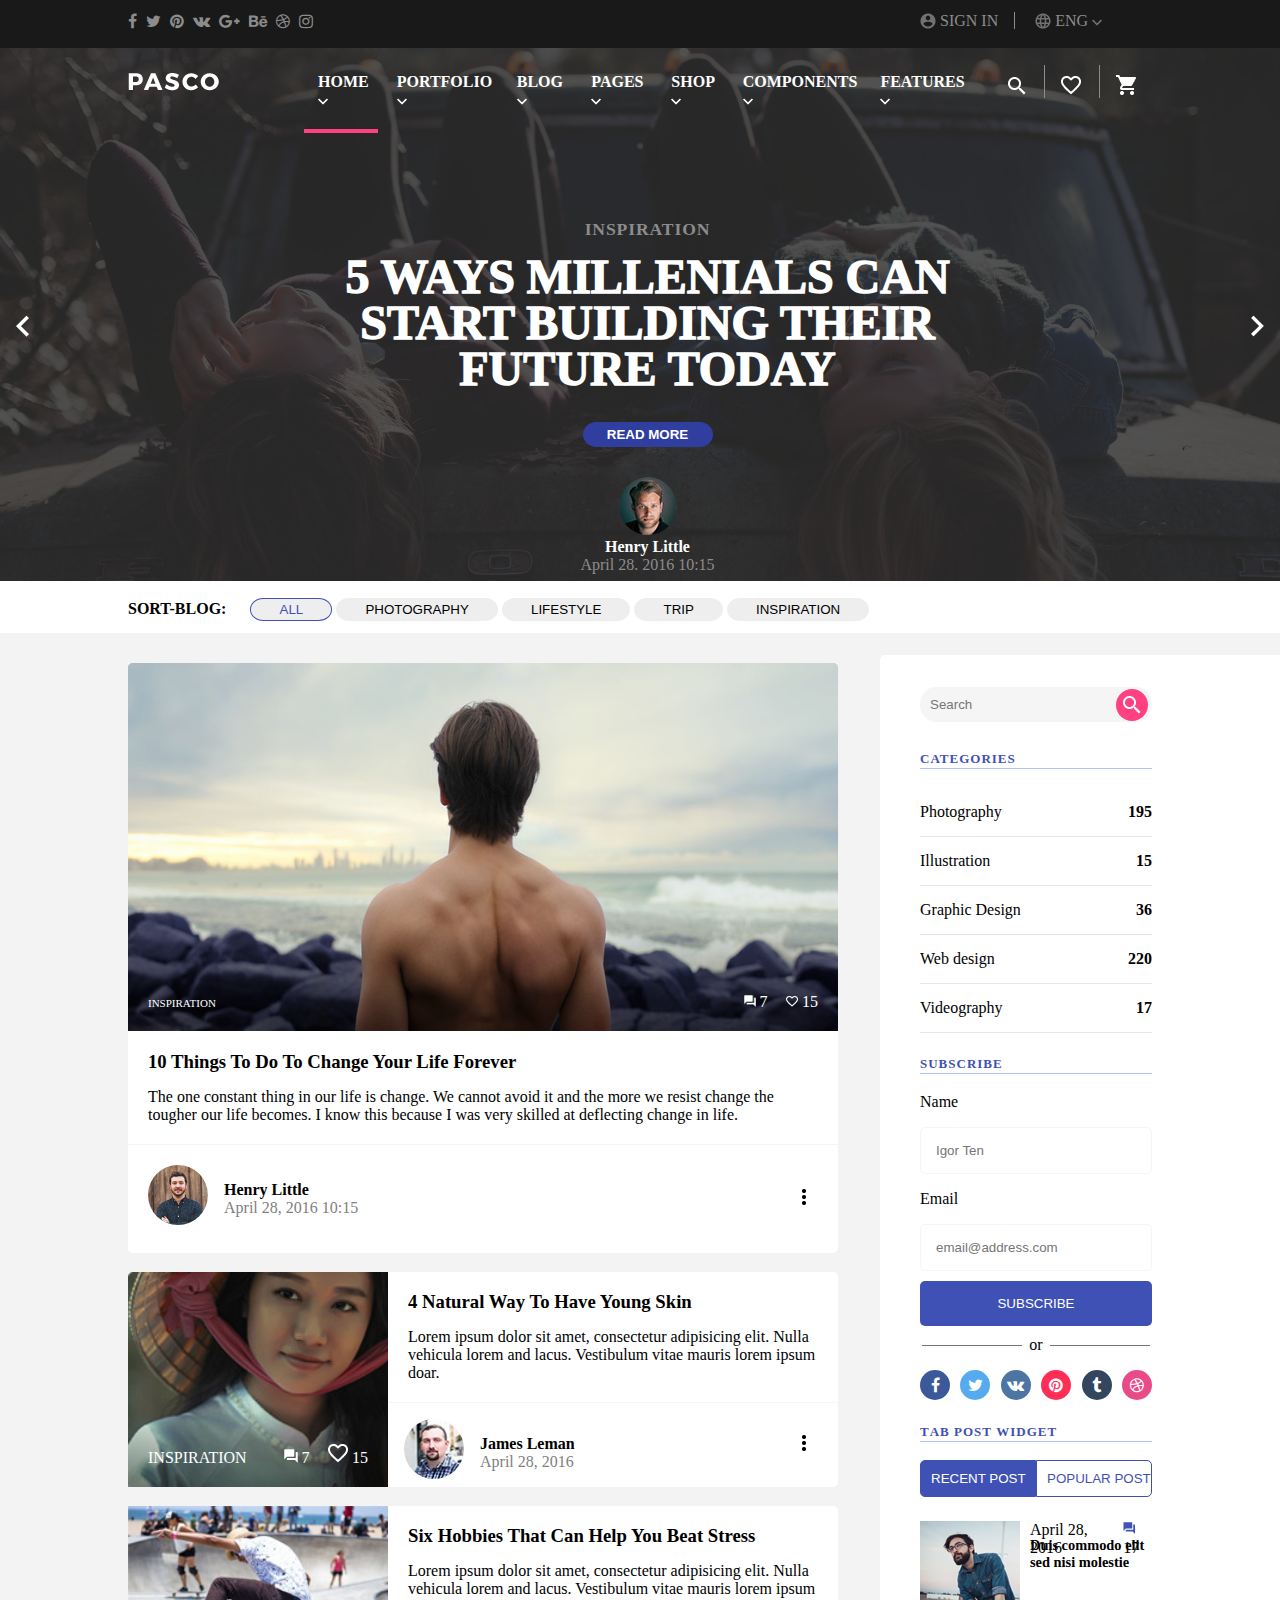
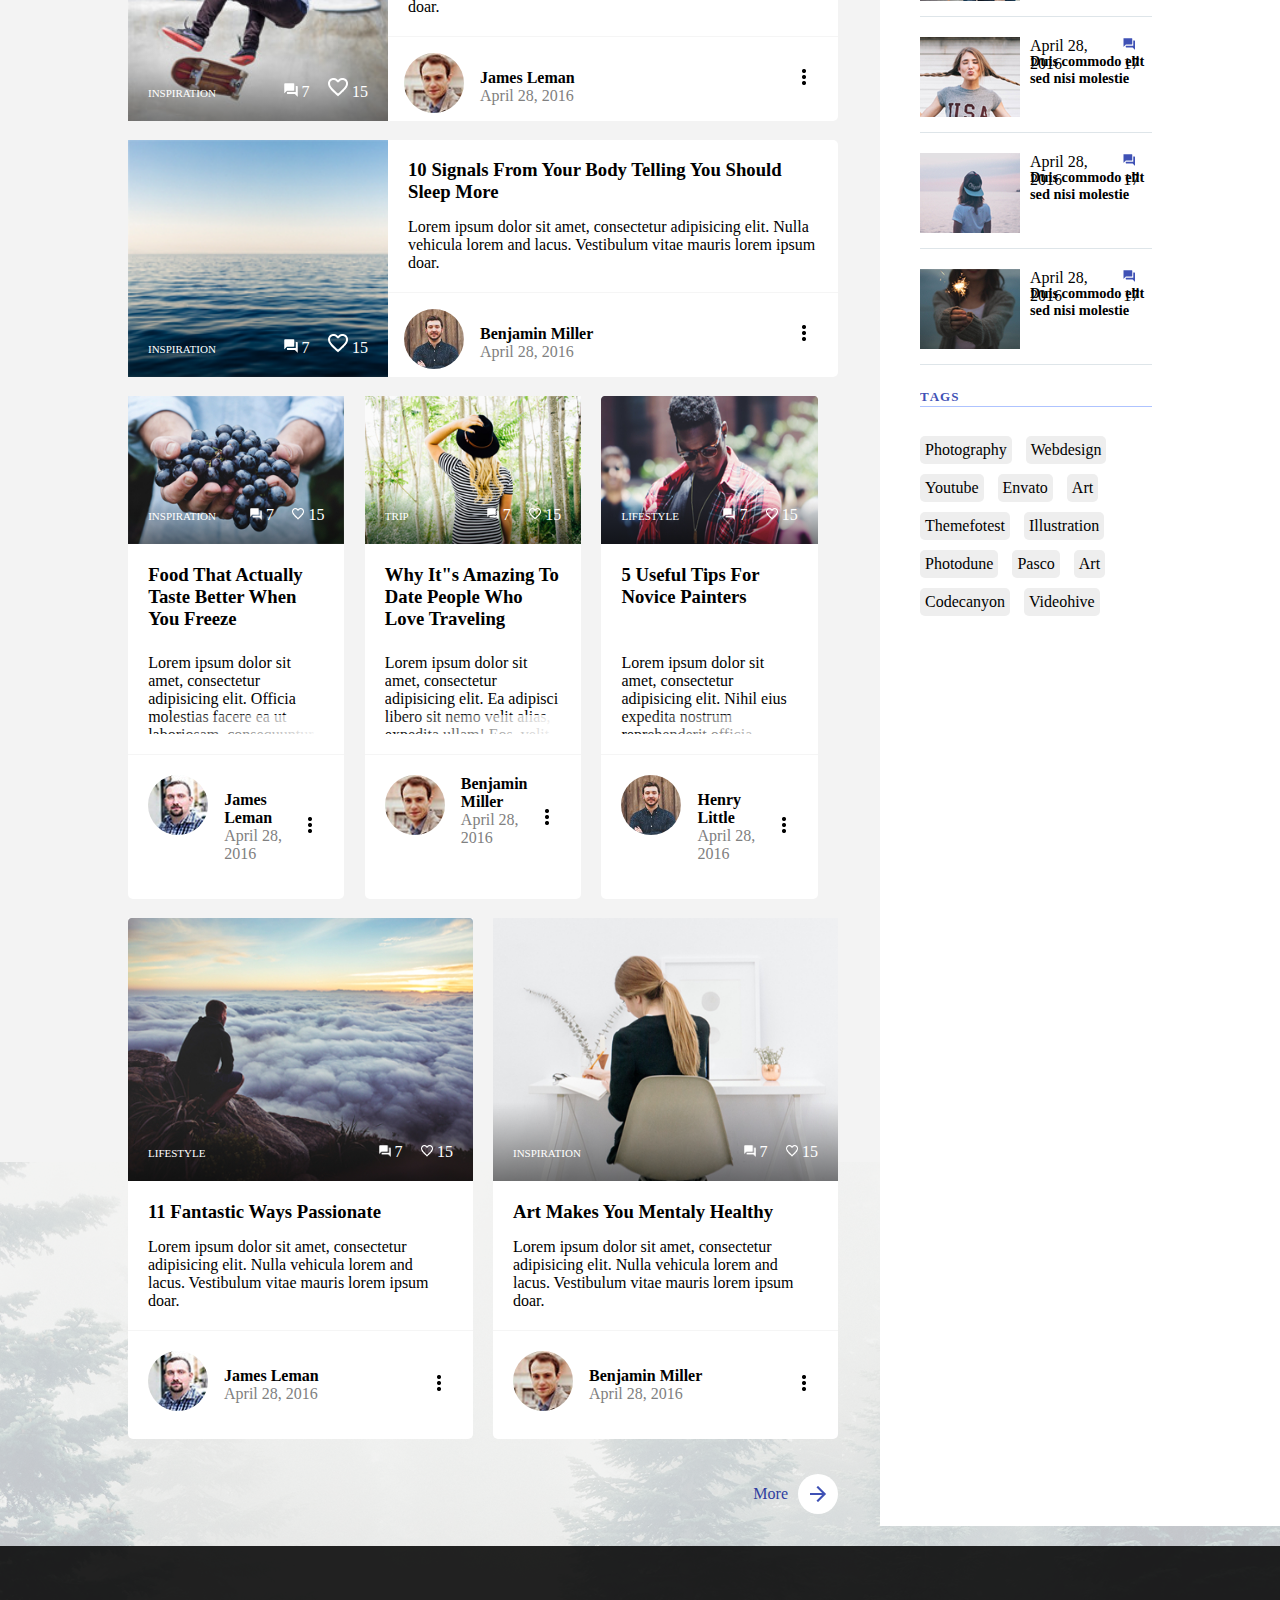
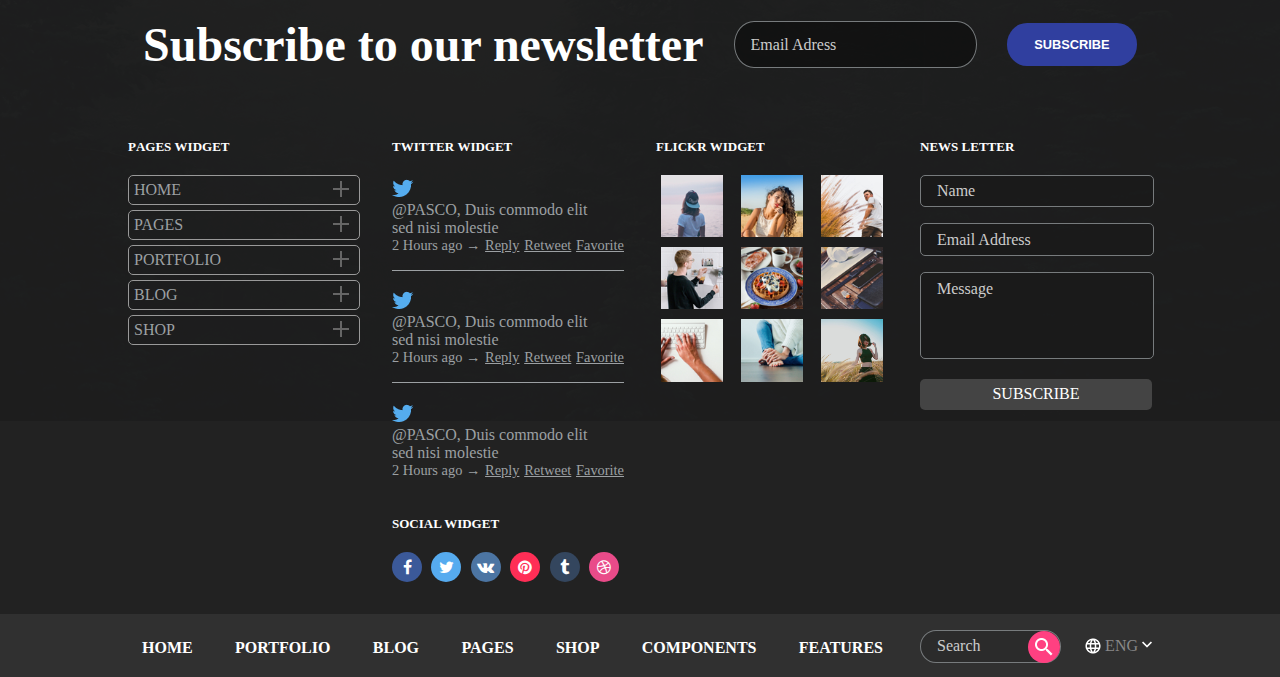
==== commit 892a8587: "13032020" ====
--- a/index.html
+++ b/index.html
@@ -520,6 +520,258 @@
 						</div>
 					</div>
 				</div>
+				<div class="blog">
+					<div class="blog-top">
+						<img src="img/healthy_food.jpg" alt="main_blog_image" class="main-img">
+						<span class="tag">inspiration</span>
+						<div class="comments-likes">
+							<span class="m-r10">
+								<img src="img/forum_comments.ico" alt="comments"> 7
+							</span>
+							<span>
+								 <img src="img/heart.ico" alt="heart"> 15
+							</span>
+						</div>
+					</div>
+					<div class="blog-bottom">
+						<h3><a href="#">Food That Actually Taste Better When You Freeze</a></h3>
+						<p class="description">Lorem ipsum dolor sit amet, consectetur adipisicing elit. Officia molestias facere ea ut laboriosam, consequuntur eos ratione excepturi illo tenetur! Deserunt laboriosam dignissimos ratione voluptatibus facilis excepturi quo, est rem.</p>
+						<div class="author-menu">
+							<a href="#" class="author">
+								<div class="author-icon">
+									<img class="author-img" src="img/photo5.jpg" alt="author-icon">
+								</div>
+							</a>
+							<span>
+								<a href="#">
+									<b>James Leman</b>
+									<p class="gray">April 28, 2016</p>
+								</a>
+							</span>
+							<div class="move-vert">
+								<a href="#">
+									<img src="img/move_vert.ico" alt="move_vert">
+								</a>
+							</div>
+						</div>
+					</div>
+				</div>
+				<div class="blog">
+					<div class="blog-top">
+						<img src="img/healthy_food.jpg" alt="main_blog_image" class="main-img">
+						<span class="tag">inspiration</span>
+						<div class="comments-likes">
+							<span class="m-r10">
+								<img src="img/forum_comments.ico" alt="comments"> 7
+							</span>
+							<span>
+								 <img src="img/heart.ico" alt="heart"> 15
+							</span>
+						</div>
+					</div>
+					<div class="blog-bottom">
+						<h3><a href="#">Food That Actually Taste Better When You Freeze</a></h3>
+						<p class="description">Lorem ipsum dolor sit amet, consectetur adipisicing elit. Officia molestias facere ea ut laboriosam, consequuntur eos ratione excepturi illo tenetur! Deserunt laboriosam dignissimos ratione voluptatibus facilis excepturi quo, est rem.</p>
+						<div class="author-menu">
+							<a href="#" class="author">
+								<div class="author-icon">
+									<img class="author-img" src="img/photo5.jpg" alt="author-icon">
+								</div>
+							</a>
+							<span>
+								<a href="#">
+									<b>James Leman</b>
+									<p class="gray">April 28, 2016</p>
+								</a>
+							</span>
+							<div class="move-vert">
+								<a href="#">
+									<img src="img/move_vert.ico" alt="move_vert">
+								</a>
+							</div>
+						</div>
+					</div>
+				</div>
+				<div class="blog">
+					<div class="blog-top">
+						<img src="img/healthy_food.jpg" alt="main_blog_image" class="main-img">
+						<span class="tag">inspiration</span>
+						<div class="comments-likes">
+							<span class="m-r10">
+								<img src="img/forum_comments.ico" alt="comments"> 7
+							</span>
+							<span>
+								 <img src="img/heart.ico" alt="heart"> 15
+							</span>
+						</div>
+					</div>
+					<div class="blog-bottom">
+						<h3><a href="#">Food That Actually Taste Better When You Freeze</a></h3>
+						<p class="description">Lorem ipsum dolor sit amet, consectetur adipisicing elit. Officia molestias facere ea ut laboriosam, consequuntur eos ratione excepturi illo tenetur! Deserunt laboriosam dignissimos ratione voluptatibus facilis excepturi quo, est rem.</p>
+						<div class="author-menu">
+							<a href="#" class="author">
+								<div class="author-icon">
+									<img class="author-img" src="img/photo5.jpg" alt="author-icon">
+								</div>
+							</a>
+							<span>
+								<a href="#">
+									<b>James Leman</b>
+									<p class="gray">April 28, 2016</p>
+								</a>
+							</span>
+							<div class="move-vert">
+								<a href="#">
+									<img src="img/move_vert.ico" alt="move_vert">
+								</a>
+							</div>
+						</div>
+					</div>
+				</div>
+				<div class="blog">
+					<div class="blog-top">
+						<img src="img/healthy_food.jpg" alt="main_blog_image" class="main-img">
+						<span class="tag">inspiration</span>
+						<div class="comments-likes">
+							<span class="m-r10">
+								<img src="img/forum_comments.ico" alt="comments"> 7
+							</span>
+							<span>
+								 <img src="img/heart.ico" alt="heart"> 15
+							</span>
+						</div>
+					</div>
+					<div class="blog-bottom">
+						<h3><a href="#">Food That Actually Taste Better When You Freeze</a></h3>
+						<p class="description">Lorem ipsum dolor sit amet, consectetur adipisicing elit. Officia molestias facere ea ut laboriosam, consequuntur eos ratione excepturi illo tenetur! Deserunt laboriosam dignissimos ratione voluptatibus facilis excepturi quo, est rem.</p>
+						<div class="author-menu">
+							<a href="#" class="author">
+								<div class="author-icon">
+									<img class="author-img" src="img/photo5.jpg" alt="author-icon">
+								</div>
+							</a>
+							<span>
+								<a href="#">
+									<b>James Leman</b>
+									<p class="gray">April 28, 2016</p>
+								</a>
+							</span>
+							<div class="move-vert">
+								<a href="#">
+									<img src="img/move_vert.ico" alt="move_vert">
+								</a>
+							</div>
+						</div>
+					</div>
+				</div>
+				<div class="blog">
+					<div class="blog-top">
+						<img src="img/healthy_food.jpg" alt="main_blog_image" class="main-img">
+						<span class="tag">inspiration</span>
+						<div class="comments-likes">
+							<span class="m-r10">
+								<img src="img/forum_comments.ico" alt="comments"> 7
+							</span>
+							<span>
+								 <img src="img/heart.ico" alt="heart"> 15
+							</span>
+						</div>
+					</div>
+					<div class="blog-bottom">
+						<h3><a href="#">Food That Actually Taste Better When You Freeze</a></h3>
+						<p class="description">Lorem ipsum dolor sit amet, consectetur adipisicing elit. Officia molestias facere ea ut laboriosam, consequuntur eos ratione excepturi illo tenetur! Deserunt laboriosam dignissimos ratione voluptatibus facilis excepturi quo, est rem.</p>
+						<div class="author-menu">
+							<a href="#" class="author">
+								<div class="author-icon">
+									<img class="author-img" src="img/photo5.jpg" alt="author-icon">
+								</div>
+							</a>
+							<span>
+								<a href="#">
+									<b>James Leman</b>
+									<p class="gray">April 28, 2016</p>
+								</a>
+							</span>
+							<div class="move-vert">
+								<a href="#">
+									<img src="img/move_vert.ico" alt="move_vert">
+								</a>
+							</div>
+						</div>
+					</div>
+				</div>
+				<div class="blog">
+					<div class="blog-top">
+						<img src="img/healthy_food.jpg" alt="main_blog_image" class="main-img">
+						<span class="tag">inspiration</span>
+						<div class="comments-likes">
+							<span class="m-r10">
+								<img src="img/forum_comments.ico" alt="comments"> 7
+							</span>
+							<span>
+								 <img src="img/heart.ico" alt="heart"> 15
+							</span>
+						</div>
+					</div>
+					<div class="blog-bottom">
+						<h3><a href="#">Food That Actually Taste Better When You Freeze</a></h3>
+						<p class="description">Lorem ipsum dolor sit amet, consectetur adipisicing elit. Officia molestias facere ea ut laboriosam, consequuntur eos ratione excepturi illo tenetur! Deserunt laboriosam dignissimos ratione voluptatibus facilis excepturi quo, est rem.</p>
+						<div class="author-menu">
+							<a href="#" class="author">
+								<div class="author-icon">
+									<img class="author-img" src="img/photo5.jpg" alt="author-icon">
+								</div>
+							</a>
+							<span>
+								<a href="#">
+									<b>James Leman</b>
+									<p class="gray">April 28, 2016</p>
+								</a>
+							</span>
+							<div class="move-vert">
+								<a href="#">
+									<img src="img/move_vert.ico" alt="move_vert">
+								</a>
+							</div>
+						</div>
+					</div>
+				</div>
+				<div class="blog">
+					<div class="blog-top">
+						<img src="img/healthy_food.jpg" alt="main_blog_image" class="main-img">
+						<span class="tag">inspiration</span>
+						<div class="comments-likes">
+							<span class="m-r10">
+								<img src="img/forum_comments.ico" alt="comments"> 7
+							</span>
+							<span>
+								 <img src="img/heart.ico" alt="heart"> 15
+							</span>
+						</div>
+					</div>
+					<div class="blog-bottom">
+						<h3><a href="#">Food That Actually Taste Better When You Freeze</a></h3>
+						<p class="description">Lorem ipsum dolor sit amet, consectetur adipisicing elit. Officia molestias facere ea ut laboriosam, consequuntur eos ratione excepturi illo tenetur! Deserunt laboriosam dignissimos ratione voluptatibus facilis excepturi quo, est rem.</p>
+						<div class="author-menu">
+							<a href="#" class="author">
+								<div class="author-icon">
+									<img class="author-img" src="img/photo5.jpg" alt="author-icon">
+								</div>
+							</a>
+							<span>
+								<a href="#">
+									<b>James Leman</b>
+									<p class="gray">April 28, 2016</p>
+								</a>
+							</span>
+							<div class="move-vert">
+								<a href="#">
+									<img src="img/move_vert.ico" alt="move_vert">
+								</a>
+							</div>
+						</div>
+					</div>
+				</div>
 			</div>
 			<!-- Right Panel -->
 			<div class="right-panel">
@@ -860,4 +1112,7 @@
 	<script src="js/jquery-3.1.1.min.js"></script>
 	<script src="js/script.js"></script>
 </body>
-</html>+</html>
+
+
+
--- a/css/style.css
+++ b/css/style.css
@@ -457,7 +457,7 @@
 	margin-top: 1em;
 }
 .blogs .type-3{
-	width: calc(33% - 11px);
+	width: calc(33% - 18px);
 }
 .blogs .type-3 .blog-top{
 	width: 100%;
@@ -953,6 +953,7 @@
 	display: -o-flex;
 	display: flex;
 	flex-flow: row wrap;
+	justify-content: space-between;
 }
 .main-footer .widget.flickr .img-container{
 	width: calc(100% / 3 - 15px);
--- a/css/media.css
+++ b/css/media.css
@@ -134,6 +134,12 @@
 	.main-footer .widget.news .submInput:hover{
 		background-color: #303F9F;
 	}
+	.middle-header .main-menu-element:hover img[alt="arrow_down"]{
+		transform: rotateX(180deg);
+	}
+	.lang-block:hover img[alt='arrow_down']{
+		transform: rotateX(180deg);
+	}
 }
 @media screen and (max-width: 950px){
 	.grid{
@@ -141,12 +147,6 @@
 	}
 	.grid, .middle-header .main-menu, .middle-header .main-menu:hover .main-menu-element{
 		display: block;
-	}
-	.middle-header .main-menu-element:hover img[alt="arrow_down"]{
-		transform: rotateX(180deg);
-	}
-	.lang-block:hover img[alt='arrow_down']{
-		transform: rotateX(180deg);
 	}
 	.top-header{
 		height: auto;
@@ -283,7 +283,8 @@
 	}
 	.main-footer .widget.flickr .img-container{
 		width: calc(100% / 2 - 20px);
-		margin: 0 20px 20px 0px;
+		margin: 0;
+		margin-bottom: 1em;
 	}
 	.bottom-footer .social-links{
 		display: flex;
@@ -383,6 +384,18 @@
 		border: 1px solid #fff;
 		padding: 4px 20px;
 	}
+	.main-footer .pasco .radius50{
+		background-color: #303030;
+		border: none;
+		padding: 0.6em 2em;
+		color: #fff;
+	}
+}
+@media screen and (max-width: 700px){
+	.blogs .blog .blog-top{
+		font-size: 1.3em;
+	}
+	
 }
 @media screen and (max-width: 600px){
 	.blogs .type-2 .blog-top{
@@ -397,10 +410,4 @@
 	.blog .blog-top::before{
 		background-image: linear-gradient(to top, rgba(0, 0, 0, 0.5) 0, transparent 50%);
 	}
-}
-@media screen and (max-width: 700px){
-	.blogs .blog .blog-top{
-		font-size: 1.3em;
-	}
-	
 }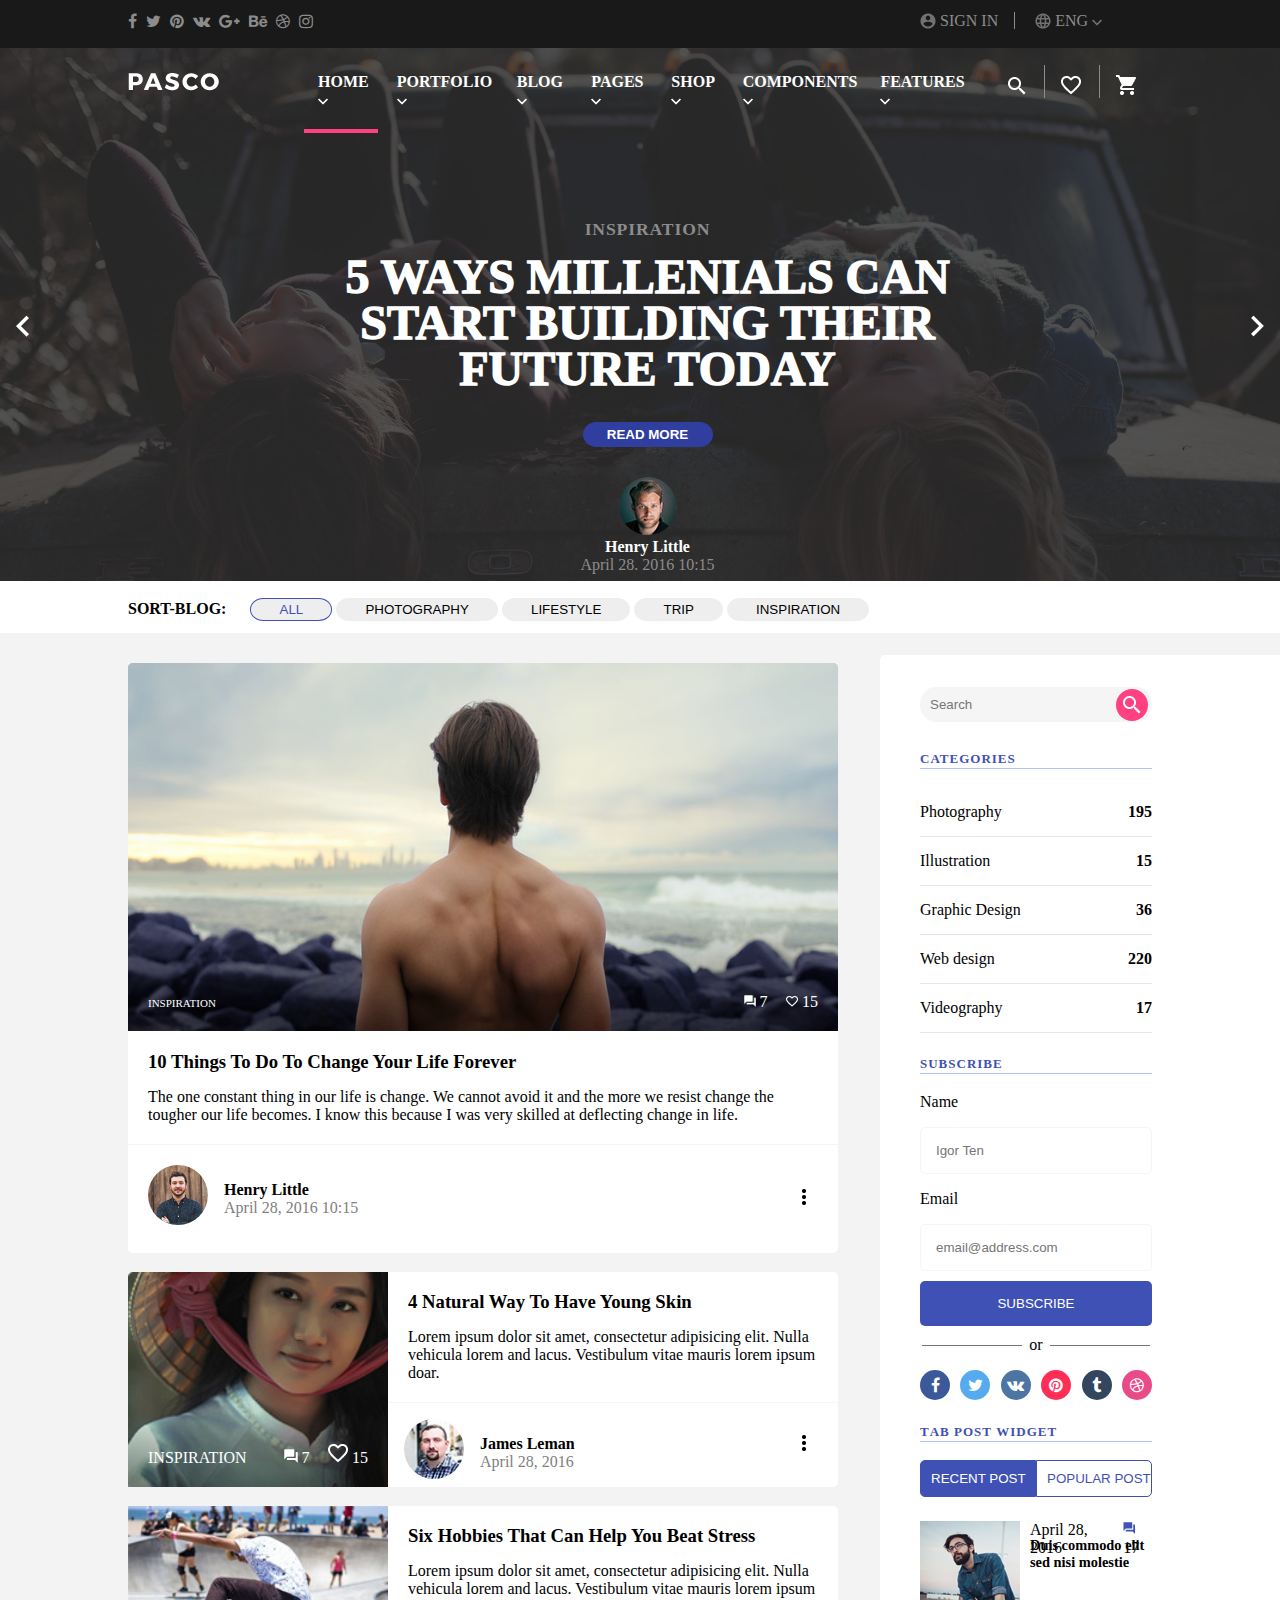
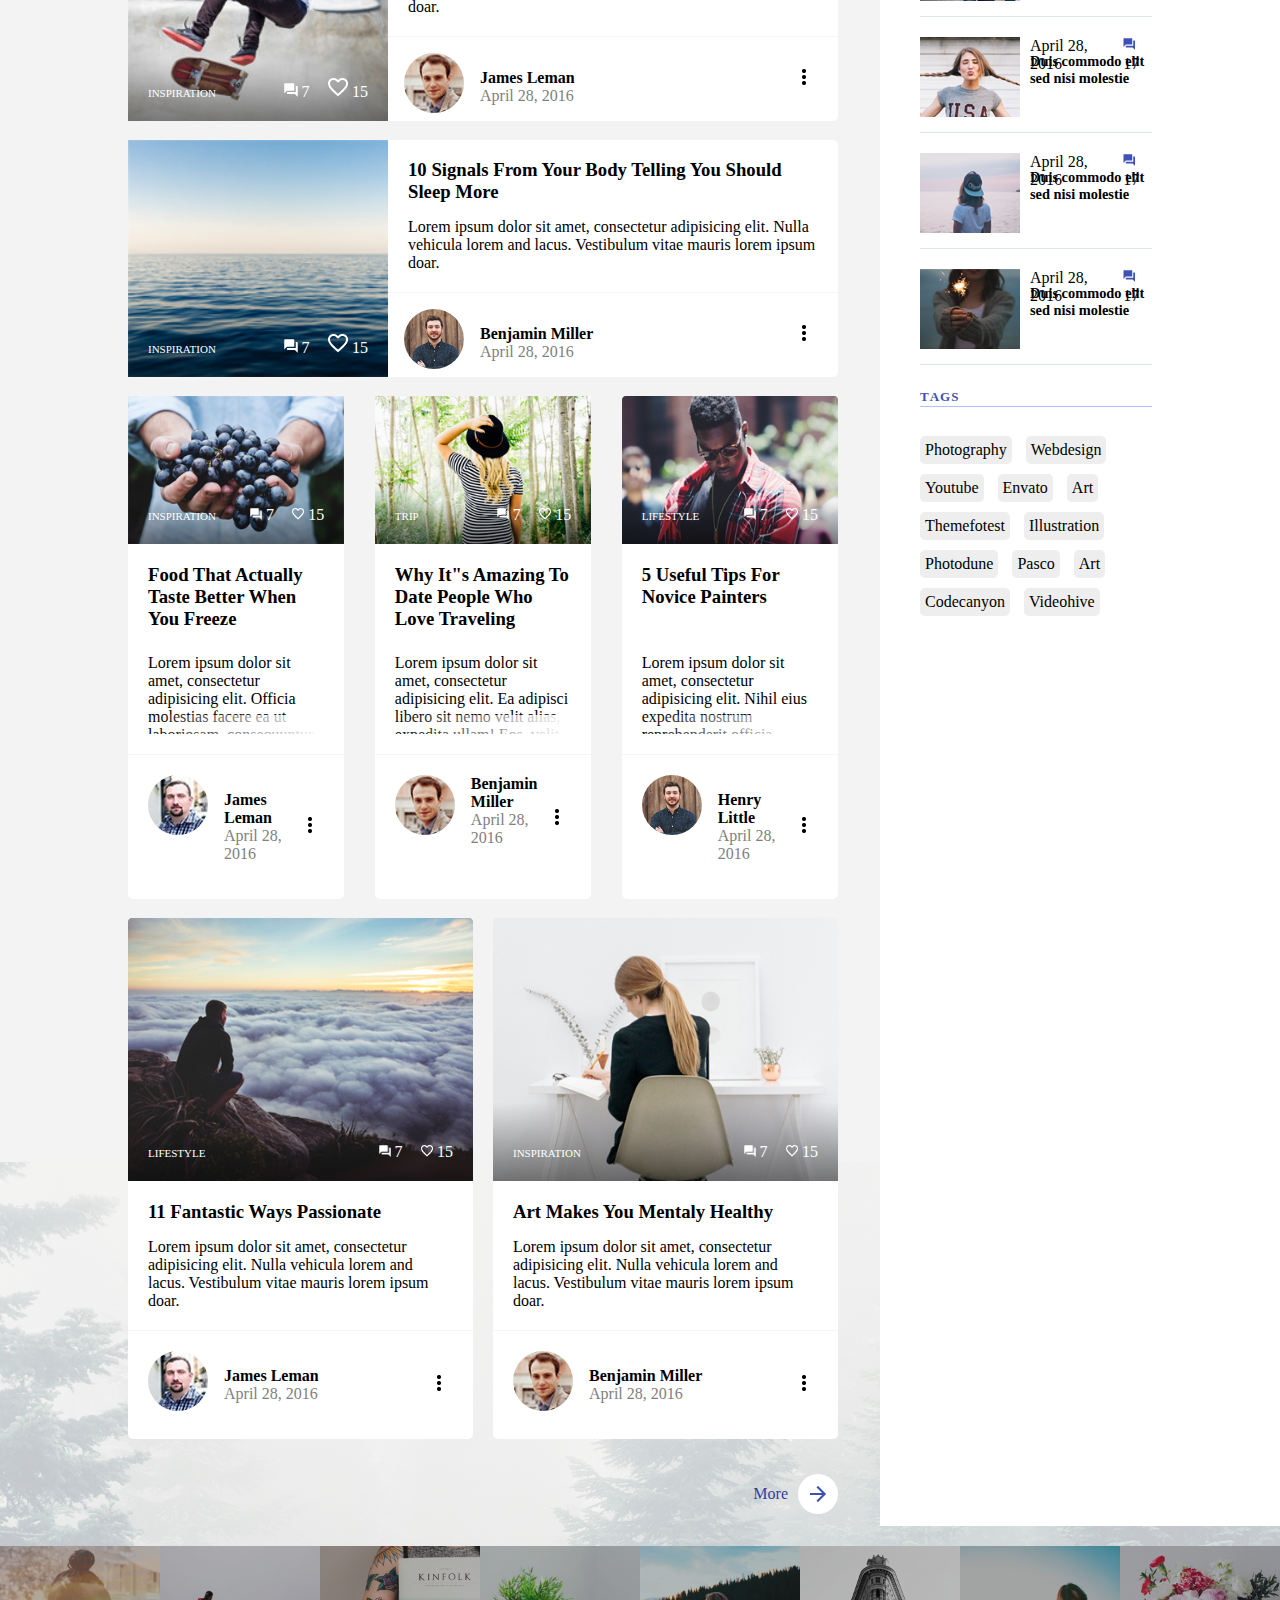
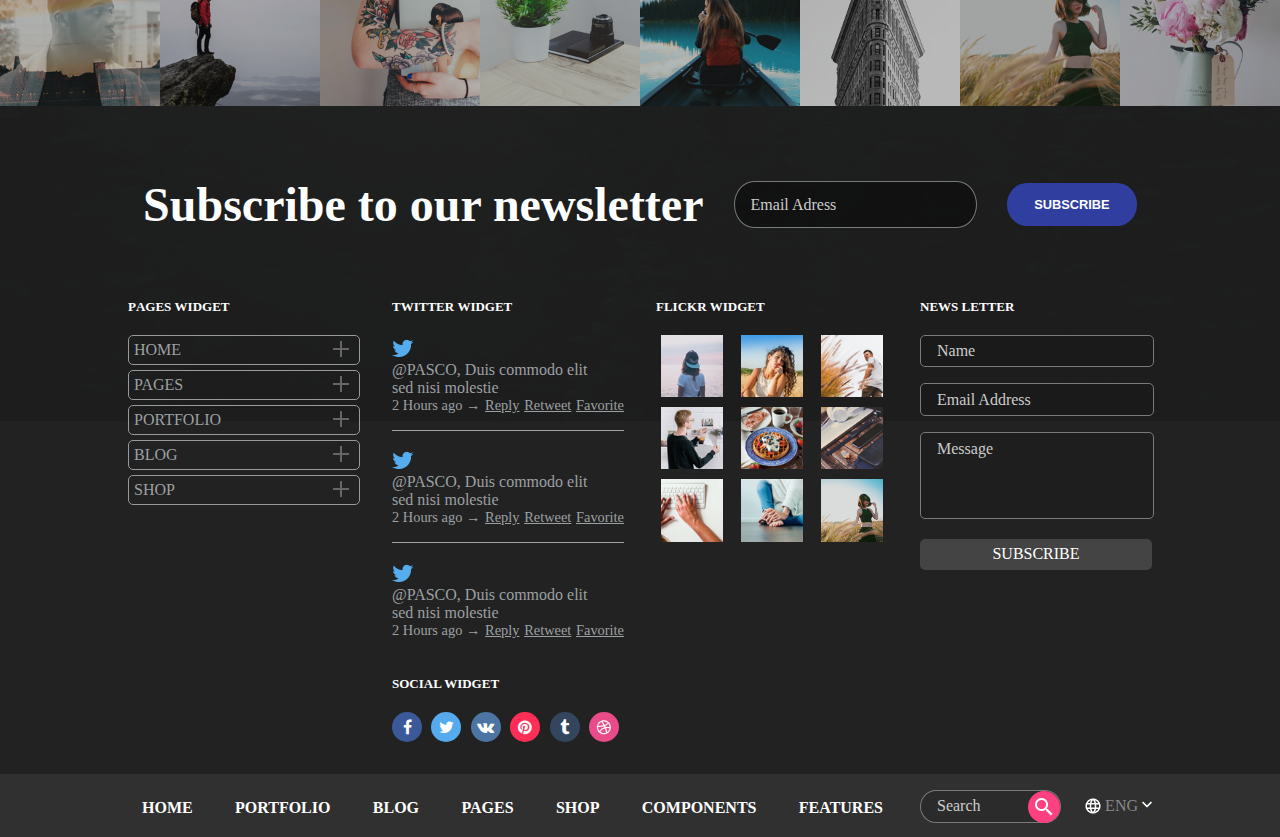
==== commit 0f6eebc6: "fixed_scale_property" ====
--- a/index.html
+++ b/index.html
@@ -48,7 +48,6 @@
 					</div>
 				</a>
 			</div>
-			
 			<div class="main-slider_right">
 				<a href="#">
 					<div class="right-arrow">
@@ -57,15 +56,12 @@
 				</a>
 			</div>
 			<img src="img/main_bg.jpg" alt="main_bg" class="header-bg-image">
-
 			<div class="middle-header-bg">
 			<div class="grid">
 				<div class="middle-header">
 						<div class="grid">
 							<span class="main-logo">
-								<a href="index.html">
-									<img src="img/logo.png" alt="logo">
-								</a>
+								<img src="img/logo.png" alt="logo">
 							</span>
 							<ul class="main-menu">
 								<li class="main-menu-element HOME selected">HOME <img src="img/arrow_down.ico" alt="arrow_down">
@@ -182,11 +178,8 @@
 		<!-- Content -->
 		<div class="content grid">
 			<div class="blogs">
-
-
 			<div class="right-panel_bg"></div>
-
-				<!-- 1 -->
+				<!-- blog 1 -->
 				<div class="blog">
 					<div class="blog-top">
 						<img src="img/man_spine.jpg" alt="main_blog_image" class="main-img">
@@ -223,7 +216,7 @@
 						</div>
 					</div>
 				</div>
-				<!-- 2 -->
+				<!-- blog 2 -->
 				<div class="blog">
 					<div class="blog-top">
 						<img src="img/woman_in_hat.jpg" alt="main_blog_image" class="main-img">
@@ -261,7 +254,7 @@
 					</div>
 				</div>
 
-				<!-- 3 -->
+				<!-- blog 3 -->
 				<div class="blog">
 					<div class="blog-top">
 						<img src="img/skater.jpg" alt="main_blog_image" class="main-img">
@@ -298,7 +291,7 @@
 						</div>
 					</div>
 				</div>
-				<!-- 4 -->
+				<!-- blog 4 -->
 				<div class="blog">
 					<div class="blog-top">
 						<img src="img/sea.jpg" alt="main_blog_image" class="main-img">
@@ -335,7 +328,7 @@
 						</div>
 					</div>
 				</div>
-				<!-- 5 -->
+				<!-- blog 5 -->
 				<div class="blog">
 					<div class="blog-top">
 						<img src="img/healthy_food.jpg" alt="main_blog_image" class="main-img">
@@ -372,7 +365,7 @@
 						</div>
 					</div>
 				</div>
-				<!-- 6 -->
+				<!-- blog 6 -->
 				<div class="blog">
 					<div class="blog-top">
 						<img src="img/woman_in_forest.jpg" alt="main_blog_image" class="main-img">
@@ -409,7 +402,7 @@
 						</div>
 					</div>
 				</div>
-				<!-- 7 -->
+				<!-- blog 7 -->
 				<div class="blog">
 					<div class="blog-top">
 						<img src="img/man_in_glasses.jpg" alt="main_blog_image" class="main-img">
@@ -446,7 +439,7 @@
 						</div>
 					</div>
 				</div>
-				<!-- 8 -->
+				<!-- blog 8 -->
 				<div class="blog">
 					<div class="blog-top">
 						<img src="img/man_looking_clouds.jpg" alt="main_blog_image" class="main-img">
@@ -483,7 +476,7 @@
 						</div>
 					</div>
 				</div>
-				<!-- 9 -->
+				<!-- blog 9 -->
 				<div class="blog">
 					<div class="blog-top">
 						<img src="img/woman_writing.jpg" alt="main_blog_image" class="main-img">
@@ -687,10 +680,10 @@
 								</div>
 							</a>
 							<span>
-								<a href="#">
+								<div>
 									<b>James Leman</b>
 									<p class="gray">April 28, 2016</p>
-								</a>
+								</div>
 							</span>
 							<div class="move-vert">
 								<a href="#">
@@ -806,7 +799,7 @@
 							<input type="text" id="subscribe_email" placeholder="email@address.com">
 						<input class="button-subscribe" type="submit" value="SUBSCRIBE">
 						<fieldset>
-							<legend align="center">or</legend>
+							<legend class="margin_auto">or</legend>
 						</fieldset>
 						<div class="social-subscribe">
 							<a href="#" class="fa fa-facebook"></a>
@@ -1112,7 +1105,4 @@
 	<script src="js/jquery-3.1.1.min.js"></script>
 	<script src="js/script.js"></script>
 </body>
-</html>
-
-
-
+</html>--- a/css/style.css
+++ b/css/style.css
@@ -341,7 +341,7 @@
 	display: -o-flex;
 	display: flex;
 	flex-flow: row wrap;
-	justify-content: space-around;
+	justify-content: space-between;
 }
 .blog{
 	background-color: #fff;
@@ -355,7 +355,7 @@
 	overflow: hidden;
 }
 
-/* Оверлей картинок блогов */
+/* blog-top overlay */
 
 .blog .blog-top::before{
 	content: '';
@@ -441,7 +441,6 @@
 	flex-flow: row wrap;
 }
 .blog.type-3, .blog.type-4{
-	margin-right: 20px;
 	flex-flow: column wrap;
 }
 .blogs .type-2 .blog-top::before{
@@ -597,8 +596,9 @@
 	justify-content: space-between;
 	flex-flow: row wrap;
 }
-.right-panel form fieldset legend{
+.right-panel form fieldset .margin_auto{
 	padding: 0 7px;
+	margin: auto;
 }
 .social-subscribe a.fa{
 	color: #fff;
--- a/css/media.css
+++ b/css/media.css
@@ -124,9 +124,9 @@
 		padding-bottom: 0;
 	}
 
-	/* ----------- Динамика ------------------ */
+	/* ----------- Dynamic ------------------ */
 	.author-icon:hover img, .blog-top:hover .main-img, .main-footer .widget.flickr .img-container img:hover, .image-container:hover img{
-		scale: 1.1;
+		transform: scale(1.1);
 	}
 	.categories li:hover{
 		background-color: #f5f5f5;
@@ -134,10 +134,7 @@
 	.main-footer .widget.news .submInput:hover{
 		background-color: #303F9F;
 	}
-	.middle-header .main-menu-element:hover img[alt="arrow_down"]{
-		transform: rotateX(180deg);
-	}
-	.lang-block:hover img[alt='arrow_down']{
+	.middle-header .main-menu-element:hover img[alt="arrow_down"], .lang-block:hover img[alt='arrow_down']{
 		transform: rotateX(180deg);
 	}
 }
